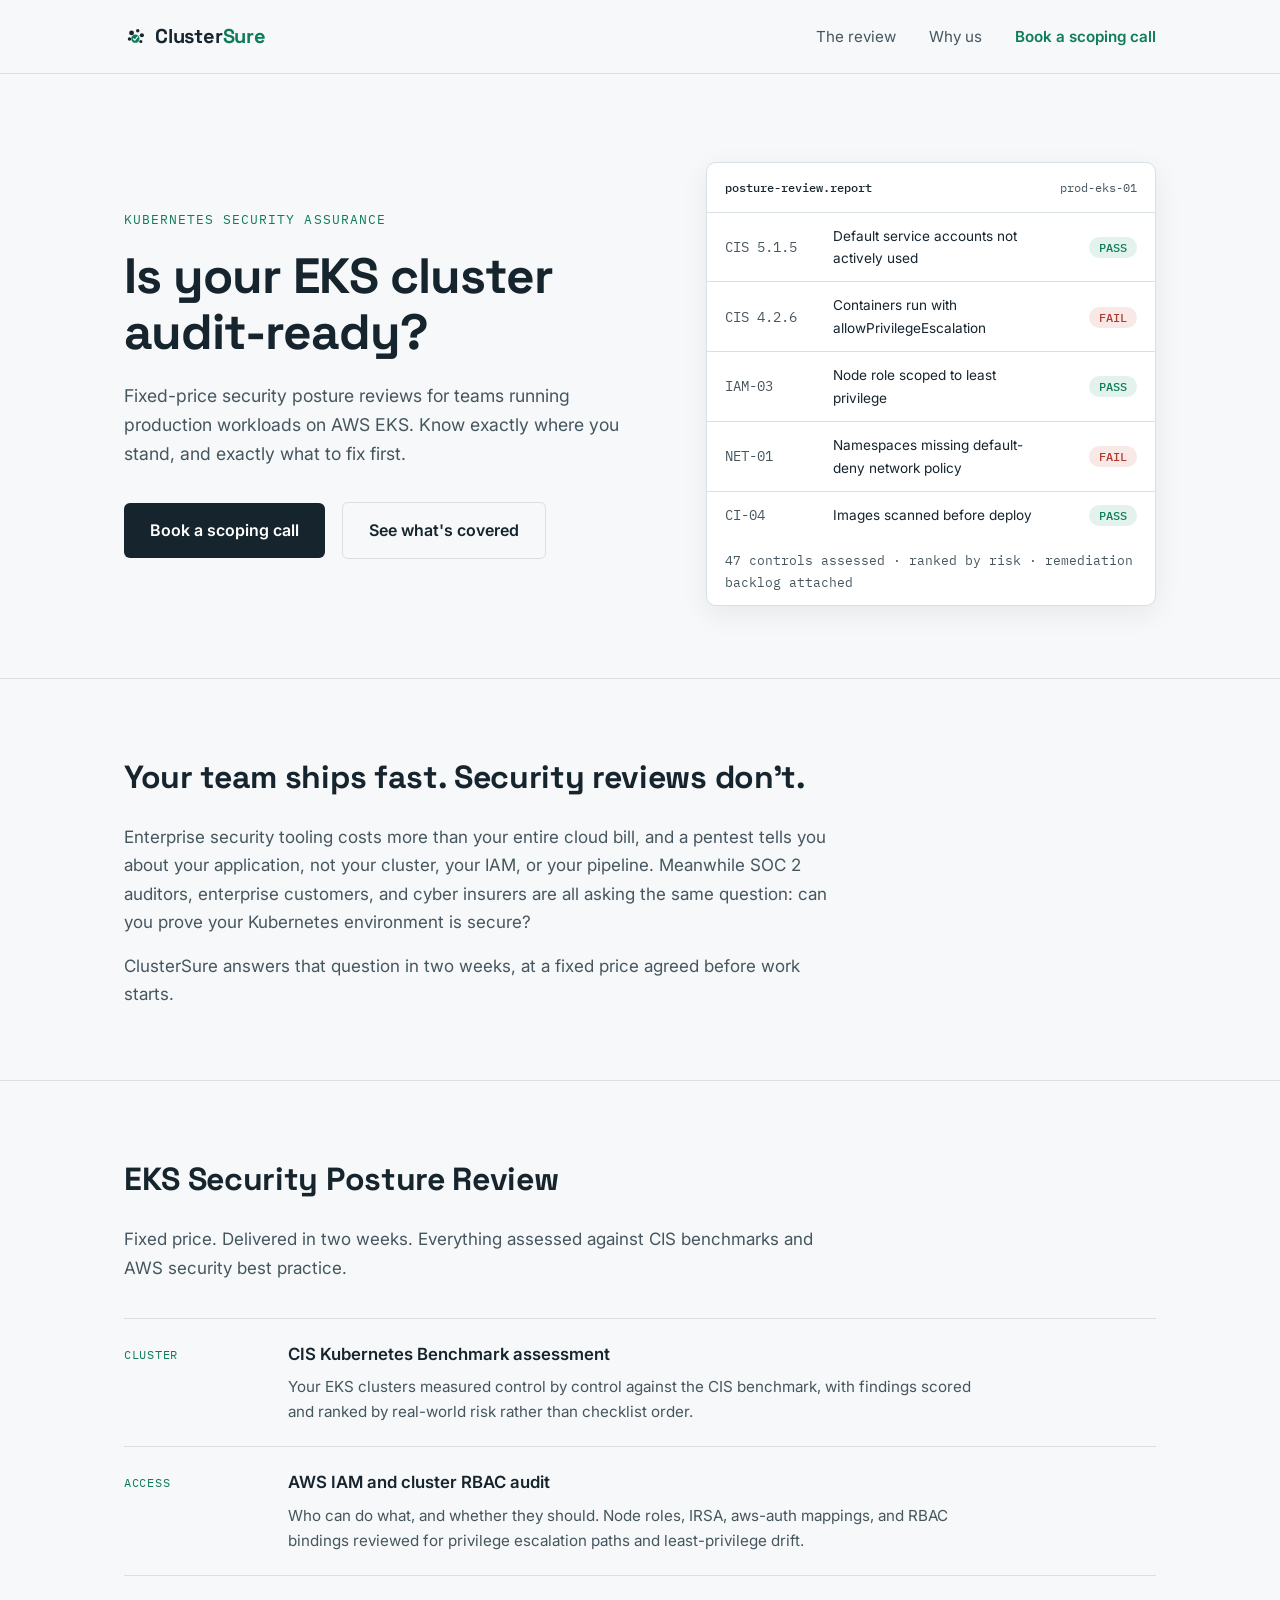
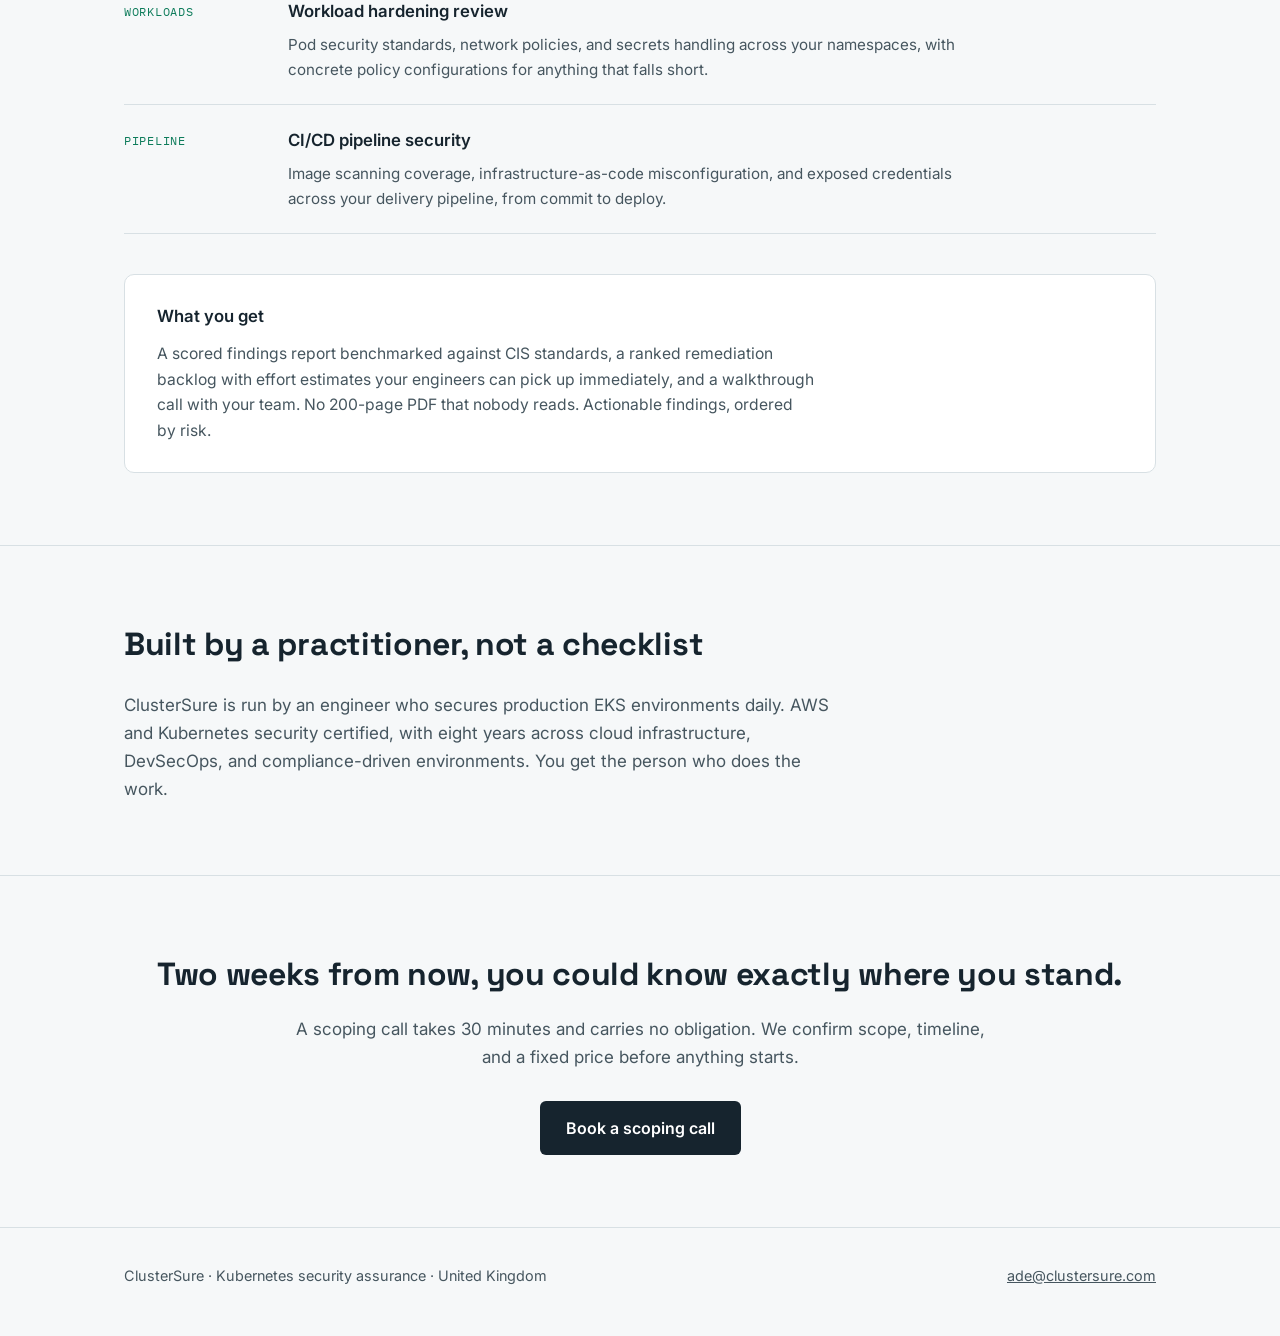
==== index.html @ e6383454 "Fix wordmark spacing in header logo" ====
<!DOCTYPE html>
<html lang="en">
<head>
<meta charset="utf-8">
<meta name="viewport" content="width=device-width, initial-scale=1">
<title>ClusterSure - EKS Security Posture Reviews</title>
<meta name="description" content="Fixed-price Kubernetes security posture reviews for teams running production workloads on AWS EKS. Know exactly where you stand and what to fix first.">
<link rel="preconnect" href="https://fonts.googleapis.com">
<link rel="preconnect" href="https://fonts.gstatic.com" crossorigin>
<link href="https://fonts.googleapis.com/css2?family=Space+Grotesk:wght@500;700&family=IBM+Plex+Mono:wght@400;500&family=Inter:wght@400;500;600&display=swap" rel="stylesheet">
<link rel="icon" type="image/svg+xml" href="/favicon.svg">
<style>
:root {
--paper: #f6f8f9;
--ink: #16242e;
--ink-soft: #46565f;
--line: #d8e0e4;
--pass: #0e7c5b;
--pass-bg: #e3f2ec;
--fail: #b13a2f;
--fail-bg: #f8e9e7;
--card: #ffffff;
--accent: #0e7c5b;
}
* { margin: 0; padding: 0; box-sizing: border-box; }
html { scroll-behavior: smooth; }
@media (prefers-reduced-motion: reduce) { html { scroll-behavior: auto; } }
body {
background: var(--paper);
color: var(--ink);
font-family: "Inter", system-ui, sans-serif;
font-size: 17px;
line-height: 1.65;
-webkit-font-smoothing: antialiased;
}
.wrap { max-width: 1080px; margin: 0 auto; padding: 0 24px; }
a { color: var(--accent); }
a:focus-visible, button:focus-visible {
outline: 3px solid var(--accent);
outline-offset: 2px;
}
.mono { font-family: "IBM Plex Mono", monospace; }
header.site {
border-bottom: 1px solid var(--line);
background: var(--paper);
}
header.site .wrap {
display: flex;
align-items: center;
justify-content: space-between;
padding-top: 20px;
padding-bottom: 20px;
}
.logo {
display: inline-flex;
align-items: center;
gap: 9px;
font-family: "Space Grotesk", sans-serif;
font-weight: 700;
font-size: 1.25rem;
letter-spacing: -0.01em;
color: var(--ink);
text-decoration: none;
}
.logo .wordmark span { color: var(--accent); }
header.site nav a {
color: var(--ink-soft);
text-decoration: none;
font-size: 0.95rem;
margin-left: 28px;
}
header.site nav a:hover { color: var(--ink); }
header.site nav a.cta-link {
color: var(--accent);
font-weight: 600;
}
.hero { padding: 88px 0 72px; }
.hero .wrap {
display: grid;
grid-template-columns: 1.15fr 1fr;
gap: 64px;
align-items: center;
}
.eyebrow {
font-family: "IBM Plex Mono", monospace;
font-size: 0.8rem;
letter-spacing: 0.08em;
text-transform: uppercase;
color: var(--accent);
margin-bottom: 18px;
}
h1 {
font-family: "Space Grotesk", sans-serif;
font-weight: 700;
font-size: clamp(2.1rem, 4.5vw, 3.1rem);
line-height: 1.12;
letter-spacing: -0.02em;
margin-bottom: 22px;
}
.hero p.lede {
color: var(--ink-soft);
font-size: 1.1rem;
max-width: 32em;
margin-bottom: 34px;
}
.btn {
display: inline-block;
background: var(--ink);
color: #fff;
text-decoration: none;
font-weight: 600;
font-size: 1rem;
padding: 14px 26px;
border-radius: 6px;
}
.btn:hover { background: #24363f; }
.btn.ghost {
background: transparent;
color: var(--ink);
border: 1px solid var(--line);
margin-left: 12px;
}
.btn.ghost:hover { border-color: var(--ink-soft); }
.scorecard {
background: var(--card);
border: 1px solid var(--line);
border-radius: 10px;
box-shadow: 0 8px 28px rgba(22, 36, 46, 0.07);
overflow: hidden;
}
.scorecard .bar {
display: flex;
justify-content: space-between;
align-items: center;
padding: 14px 18px;
border-bottom: 1px solid var(--line);
font-family: "IBM Plex Mono", monospace;
font-size: 0.78rem;
color: var(--ink-soft);
}
.scorecard .bar strong { color: var(--ink); font-weight: 500; }
.scorecard table { width: 100%; border-collapse: collapse; }
.scorecard td {
padding: 12px 18px;
border-bottom: 1px solid var(--line);
font-size: 0.85rem;
}
.scorecard tr:last-child td { border-bottom: none; }
.scorecard td.id {
font-family: "IBM Plex Mono", monospace;
color: var(--ink-soft);
white-space: nowrap;
width: 1%;
}
.scorecard td.desc { color: var(--ink); }
.badge {
font-family: "IBM Plex Mono", monospace;
font-size: 0.72rem;
font-weight: 500;
padding: 3px 10px;
border-radius: 999px;
white-space: nowrap;
}
.badge.pass { background: var(--pass-bg); color: var(--pass); }
.badge.fail { background: var(--fail-bg); color: var(--fail); }
.scorecard .foot {
padding: 12px 18px;
font-size: 0.8rem;
color: var(--ink-soft);
font-family: "IBM Plex Mono", monospace;
}
section.block { padding: 72px 0; border-top: 1px solid var(--line); }
h2 {
font-family: "Space Grotesk", sans-serif;
font-weight: 700;
font-size: clamp(1.5rem, 3vw, 2rem);
letter-spacing: -0.01em;
margin-bottom: 20px;
}
.block p { color: var(--ink-soft); max-width: 42em; }
.block p + p { margin-top: 16px; }
.scope { margin-top: 36px; border-top: 1px solid var(--line); }
.scope-row {
display: grid;
grid-template-columns: 140px 1fr;
gap: 24px;
padding: 22px 0;
border-bottom: 1px solid var(--line);
}
.scope-row .tag {
font-family: "IBM Plex Mono", monospace;
font-size: 0.78rem;
color: var(--accent);
text-transform: uppercase;
letter-spacing: 0.06em;
padding-top: 3px;
}
.scope-row h3 {
font-size: 1.05rem;
font-weight: 600;
margin-bottom: 6px;
}
.scope-row p { font-size: 0.95rem; max-width: 46em; }
.deliver {
margin-top: 40px;
background: var(--card);
border: 1px solid var(--line);
border-radius: 10px;
padding: 28px 32px;
}
.deliver h3 { font-size: 1.05rem; font-weight: 600; margin-bottom: 10px; }
.deliver p { font-size: 0.98rem; }
.cta-band { text-align: center; }
.cta-band h2 { margin-bottom: 14px; }
.cta-band p { margin: 0 auto 30px; }
footer.site {
border-top: 1px solid var(--line);
padding: 36px 0 48px;
font-size: 0.9rem;
color: var(--ink-soft);
}
footer.site .wrap {
display: flex;
justify-content: space-between;
flex-wrap: wrap;
gap: 12px;
}
footer.site a { color: var(--ink-soft); }
footer.site a:hover { color: var(--ink); }
@media (max-width: 860px) {
.hero { padding: 56px 0 48px; }
.hero .wrap { grid-template-columns: 1fr; gap: 40px; }
.scope-row { grid-template-columns: 1fr; gap: 6px; }
.btn.ghost { margin-left: 0; margin-top: 12px; }
}
</style>
</head>
<body>
<header class="site">
<div class="wrap">
<a class="logo" href="/"><svg width="22" height="22" viewBox="0 0 64 64" aria-hidden="true"><circle cx="22" cy="20" r="7" fill="#16242e"/><circle cx="40" cy="14" r="5" fill="#16242e"/><circle cx="52" cy="27" r="6" fill="#16242e"/><circle cx="16" cy="38" r="5" fill="#16242e"/><circle cx="49" cy="45" r="4.5" fill="#16242e"/><circle cx="33" cy="37" r="12" fill="#0e7c5b"/><path d="M27 37 L31.5 41.5 L39.5 31.5" fill="none" stroke="#ffffff" stroke-width="3.2" stroke-linecap="round" stroke-linejoin="round"/></svg><span class="wordmark">Cluster<span>Sure</span></span></a>
<nav>
<a href="#review">The review</a>
<a href="#why">Why us</a>
<a class="cta-link" href="mailto:ade@clustersure.com?subject=Scoping%20call">Book a scoping call</a>
</nav>
</div>
</header>
<section class="hero">
<div class="wrap">
<div>
<p class="eyebrow">Kubernetes security assurance</p>
<h1>Is your EKS cluster audit-ready?</h1>
<p class="lede">Fixed-price security posture reviews for teams running production workloads on AWS EKS. Know exactly where you stand, and exactly what to fix first.</p>
<a class="btn" href="mailto:ade@clustersure.com?subject=Scoping%20call">Book a scoping call</a>
<a class="btn ghost" href="#review">See what's covered</a>
</div>
<div class="scorecard" aria-label="Example audit findings">
<div class="bar"><strong>posture-review.report</strong><span>prod-eks-01</span></div>
<table>
<tr>
<td class="id">CIS 5.1.5</td>
<td class="desc">Default service accounts not actively used</td>
<td><span class="badge pass">PASS</span></td>
</tr>
<tr>
<td class="id">CIS 4.2.6</td>
<td class="desc">Containers run with allowPrivilegeEscalation</td>
<td><span class="badge fail">FAIL</span></td>
</tr>
<tr>
<td class="id">IAM-03</td>
<td class="desc">Node role scoped to least privilege</td>
<td><span class="badge pass">PASS</span></td>
</tr>
<tr>
<td class="id">NET-01</td>
<td class="desc">Namespaces missing default-deny network policy</td>
<td><span class="badge fail">FAIL</span></td>
</tr>
<tr>
<td class="id">CI-04</td>
<td class="desc">Images scanned before deploy</td>
<td><span class="badge pass">PASS</span></td>
</tr>
</table>
<div class="foot">47 controls assessed &middot; ranked by risk &middot; remediation backlog attached</div>
</div>
</div>
</section>
<section class="block">
<div class="wrap">
<h2>Your team ships fast. Security reviews don't.</h2>
<p>Enterprise security tooling costs more than your entire cloud bill, and a pentest tells you about your application, not your cluster, your IAM, or your pipeline. Meanwhile SOC 2 auditors, enterprise customers, and cyber insurers are all asking the same question: can you prove your Kubernetes environment is secure?</p>
<p>ClusterSure answers that question in two weeks, at a fixed price agreed before work starts.</p>
</div>
</section>
<section class="block" id="review">
<div class="wrap">
<h2>EKS Security Posture Review</h2>
<p>Fixed price. Delivered in two weeks. Everything assessed against CIS benchmarks and AWS security best practice.</p>
<div class="scope">
<div class="scope-row">
<div class="tag">Cluster</div>
<div>
<h3>CIS Kubernetes Benchmark assessment</h3>
<p>Your EKS clusters measured control by control against the CIS benchmark, with findings scored and ranked by real-world risk rather than checklist order.</p>
</div>
</div>
<div class="scope-row">
<div class="tag">Access</div>
<div>
<h3>AWS IAM and cluster RBAC audit</h3>
<p>Who can do what, and whether they should. Node roles, IRSA, aws-auth mappings, and RBAC bindings reviewed for privilege escalation paths and least-privilege drift.</p>
</div>
</div>
<div class="scope-row">
<div class="tag">Workloads</div>
<div>
<h3>Workload hardening review</h3>
<p>Pod security standards, network policies, and secrets handling across your namespaces, with concrete policy configurations for anything that falls short.</p>
</div>
</div>
<div class="scope-row">
<div class="tag">Pipeline</div>
<div>
<h3>CI/CD pipeline security</h3>
<p>Image scanning coverage, infrastructure-as-code misconfiguration, and exposed credentials across your delivery pipeline, from commit to deploy.</p>
</div>
</div>
</div>
<div class="deliver">
<h3>What you get</h3>
<p>A scored findings report benchmarked against CIS standards, a ranked remediation backlog with effort estimates your engineers can pick up immediately, and a walkthrough call with your team. No 200-page PDF that nobody reads. Actionable findings, ordered by risk.</p>
</div>
</div>
</section>
<section class="block" id="why">
<div class="wrap">
<h2>Built by a practitioner, not a checklist</h2>
<p>ClusterSure is run by an engineer who secures production EKS environments daily. AWS and Kubernetes security certified, with eight years across cloud infrastructure, DevSecOps, and compliance-driven environments. You get the person who does the work.</p>
</div>
</section>
<section class="block cta-band">
<div class="wrap">
<h2>Two weeks from now, you could know exactly where you stand.</h2>
<p>A scoping call takes 30 minutes and carries no obligation. We confirm scope, timeline, and a fixed price before anything starts.</p>
<a class="btn" href="mailto:ade@clustersure.com?subject=Scoping%20call">Book a scoping call</a>
</div>
</section>
<footer class="site">
<div class="wrap">
<div>ClusterSure &middot; Kubernetes security assurance &middot; United Kingdom</div>
<div><a href="mailto:ade@clustersure.com">ade@clustersure.com</a></div>
</div>
</footer>
</body>
</html>
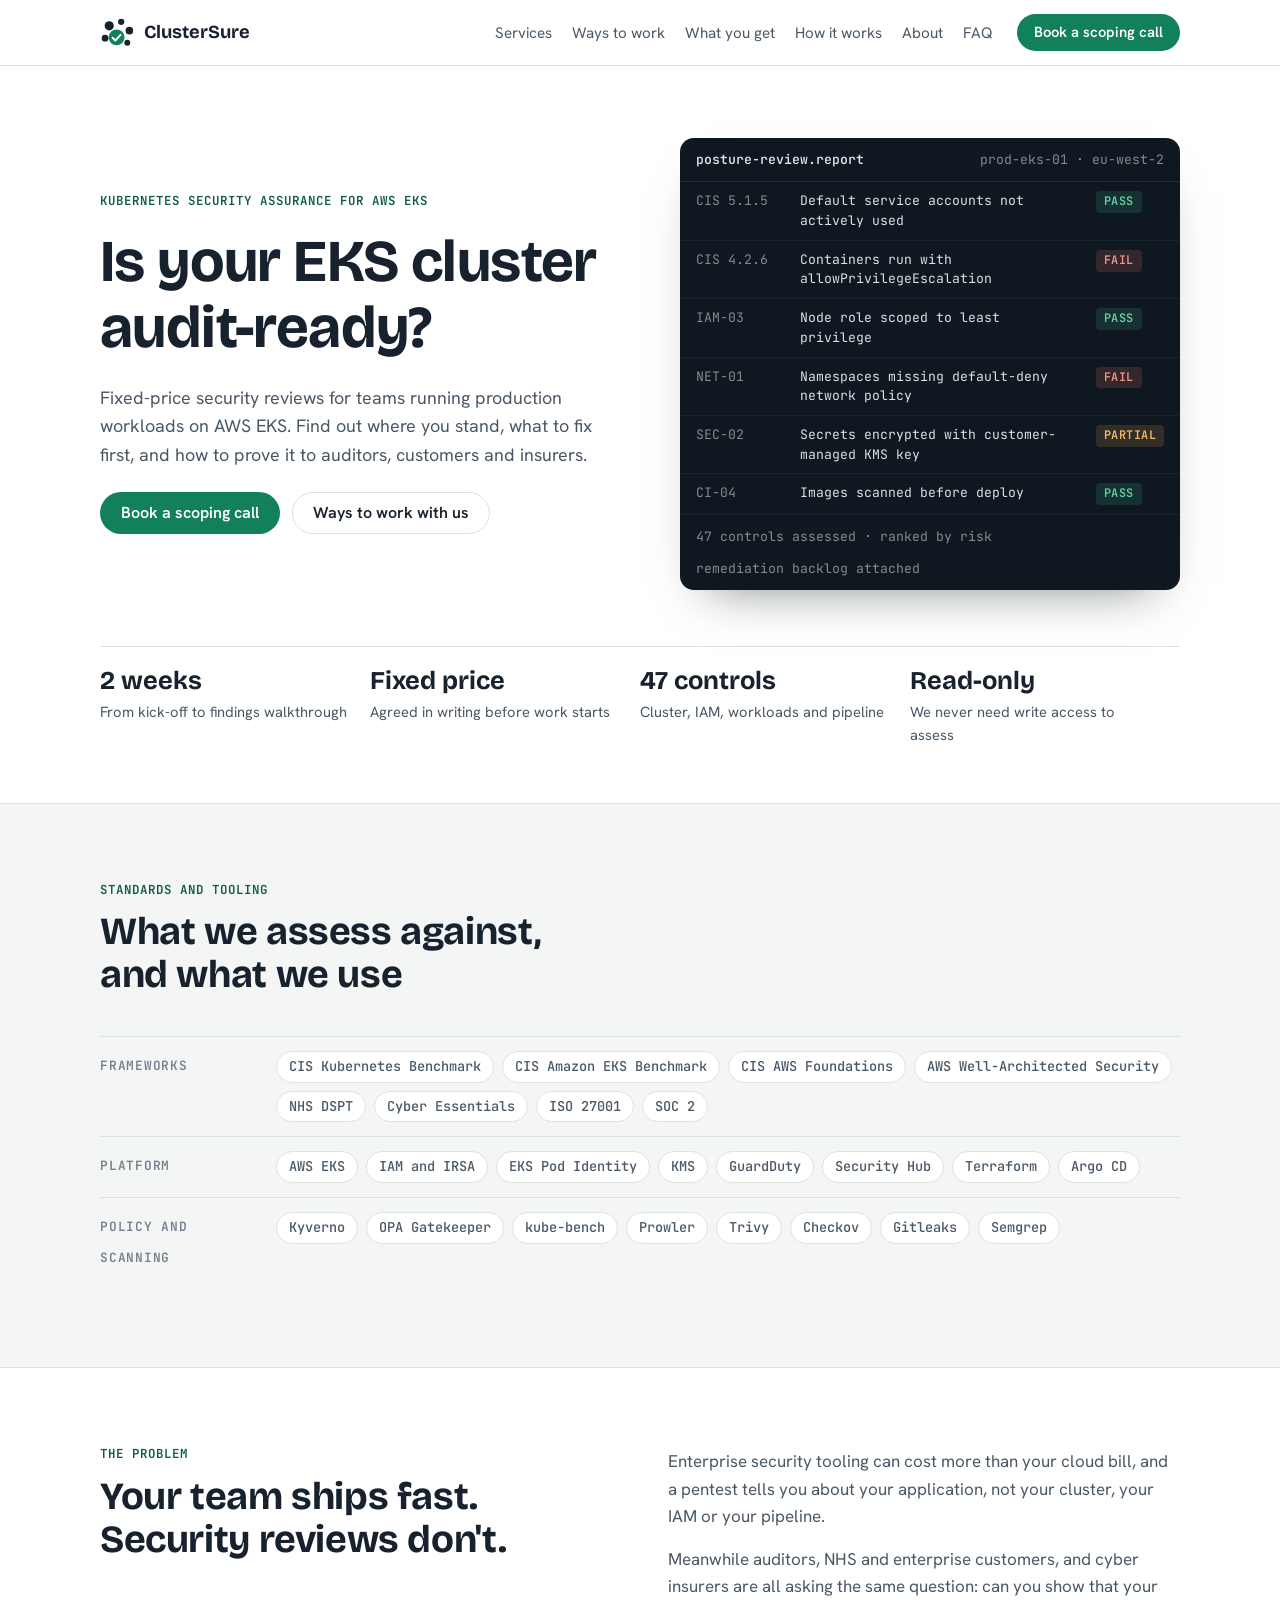
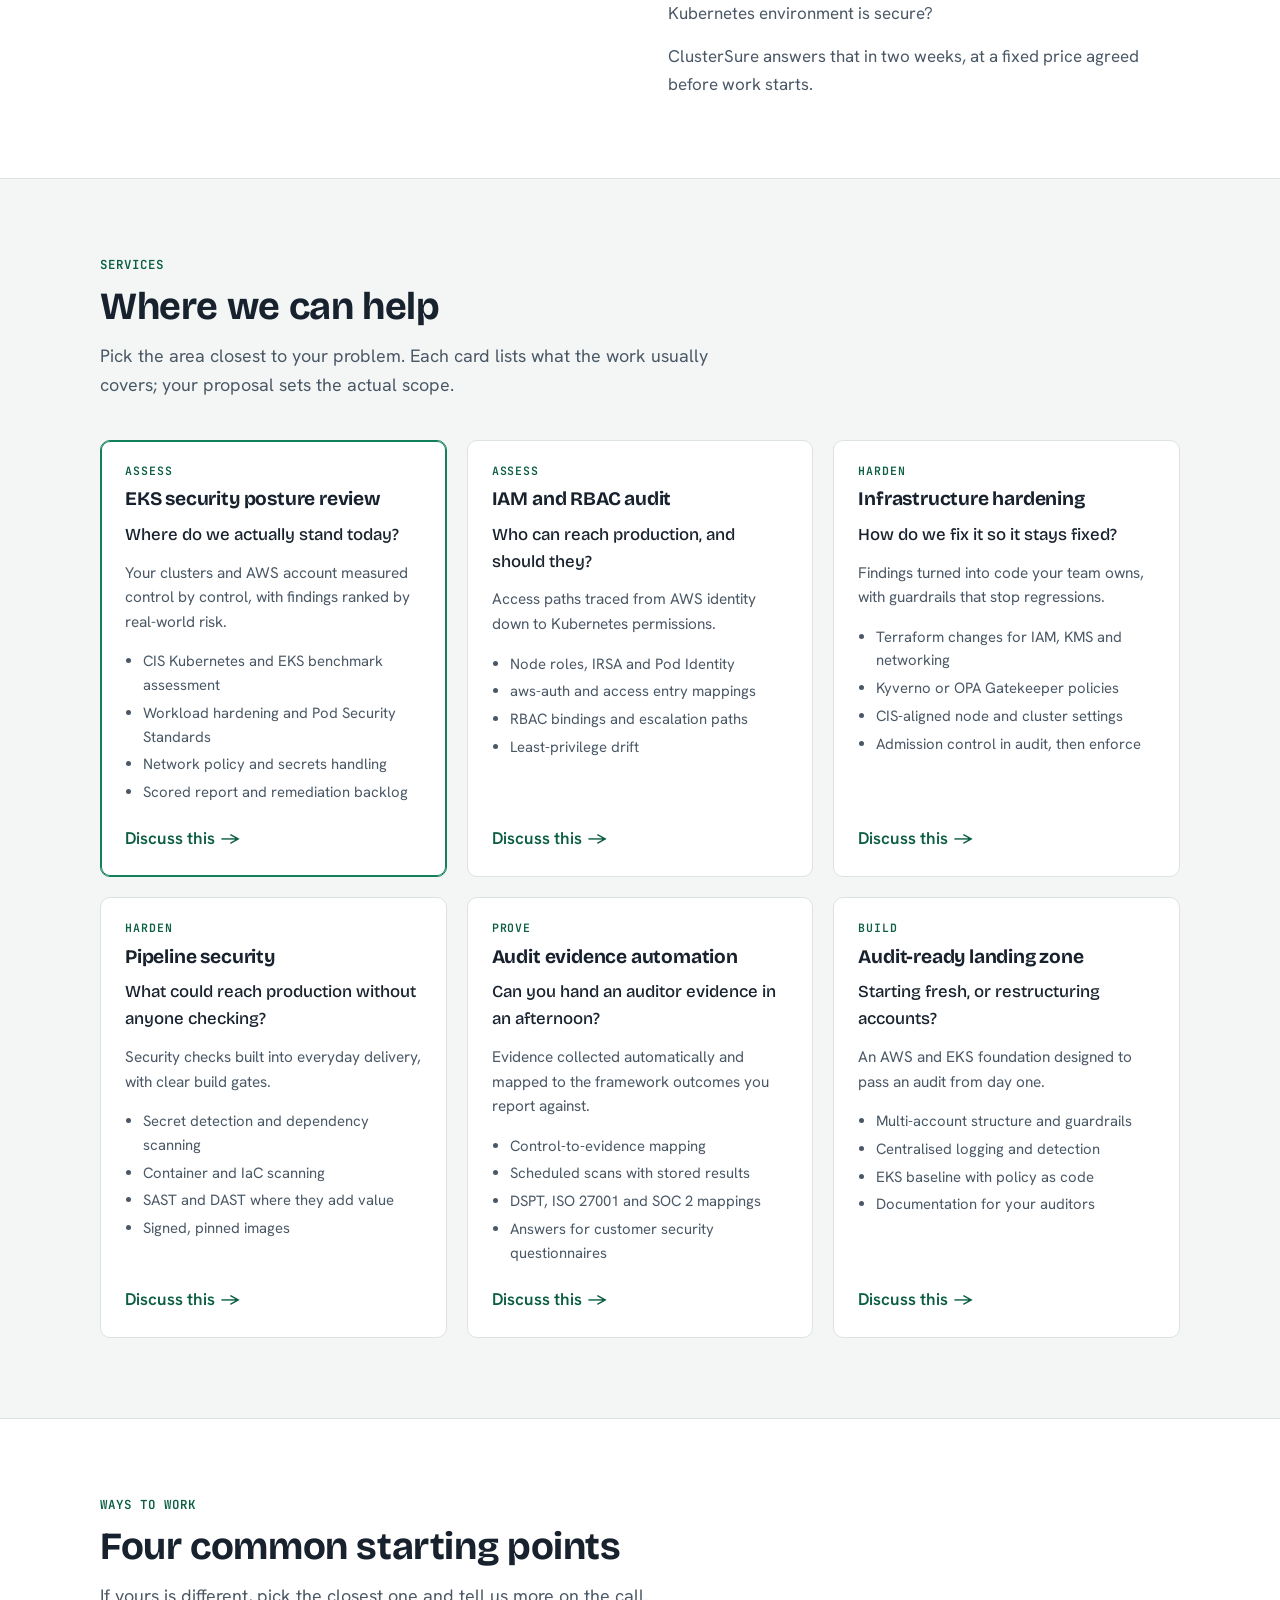
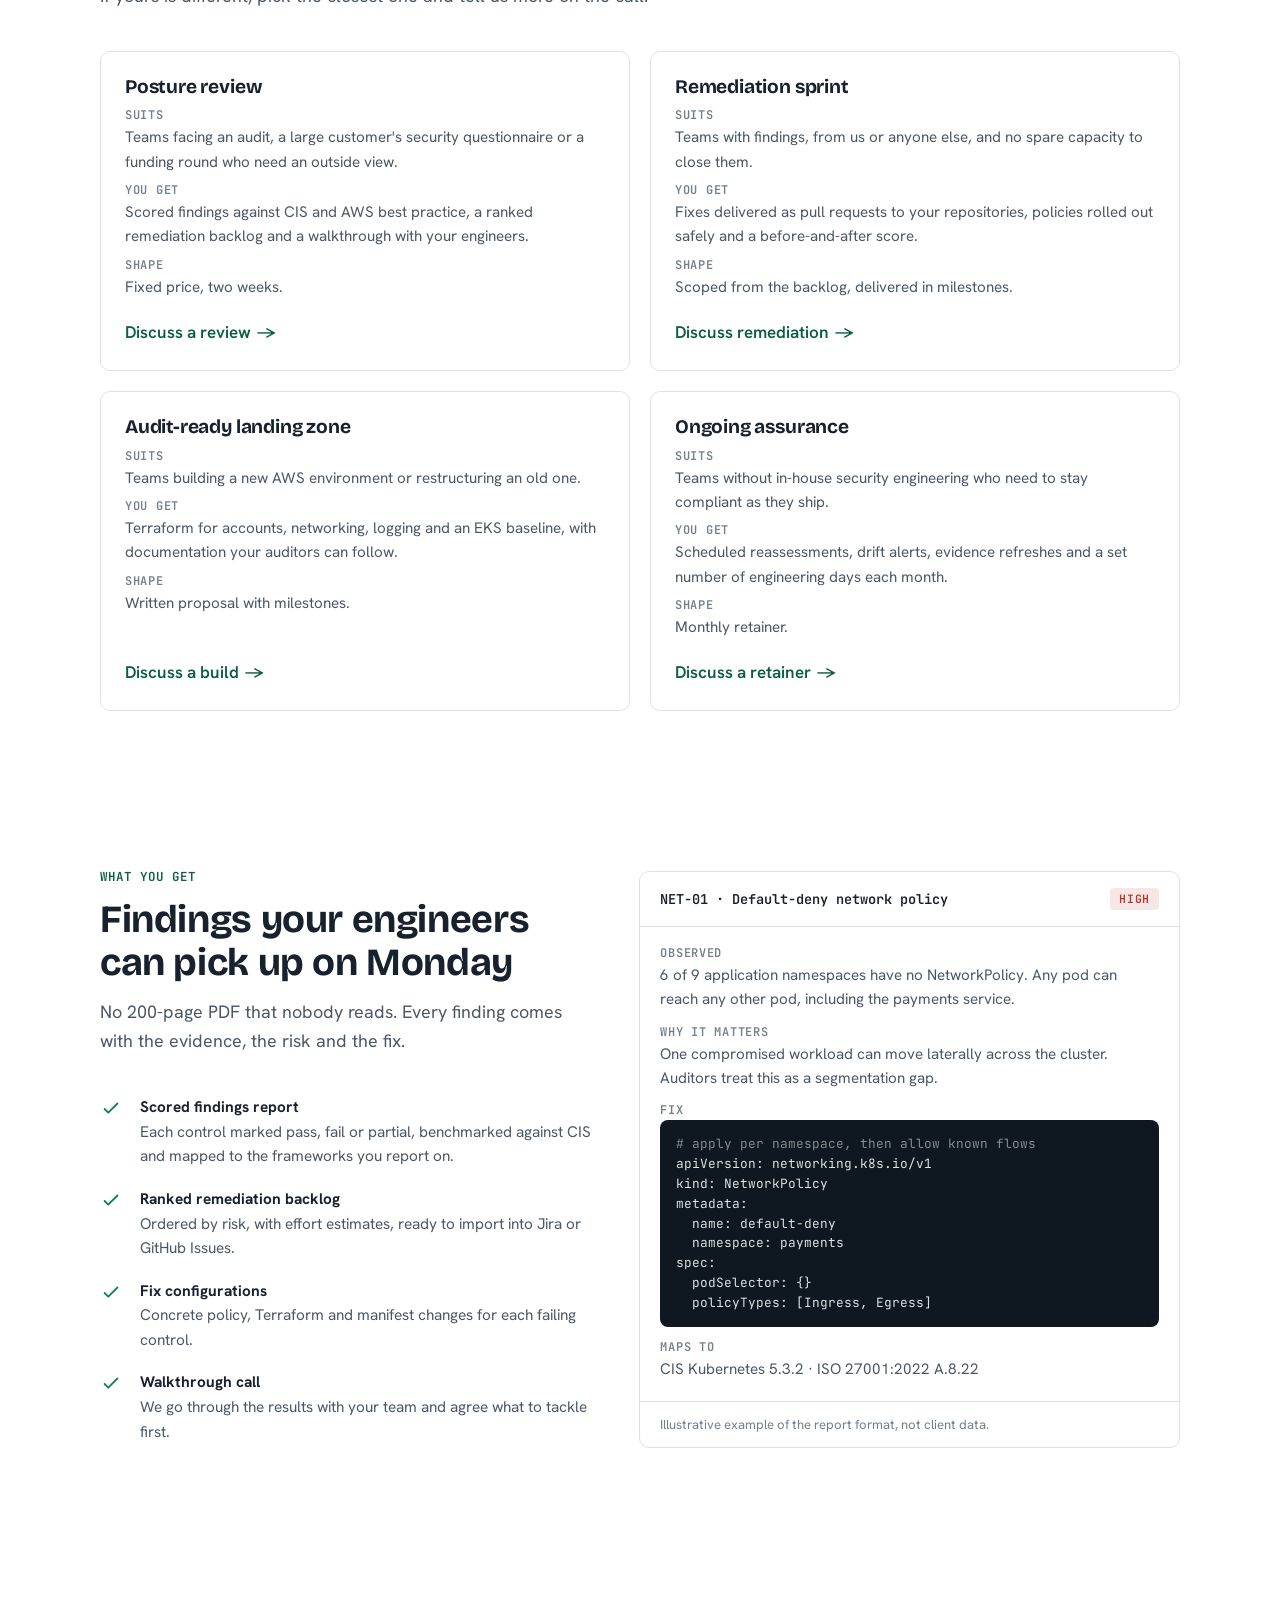
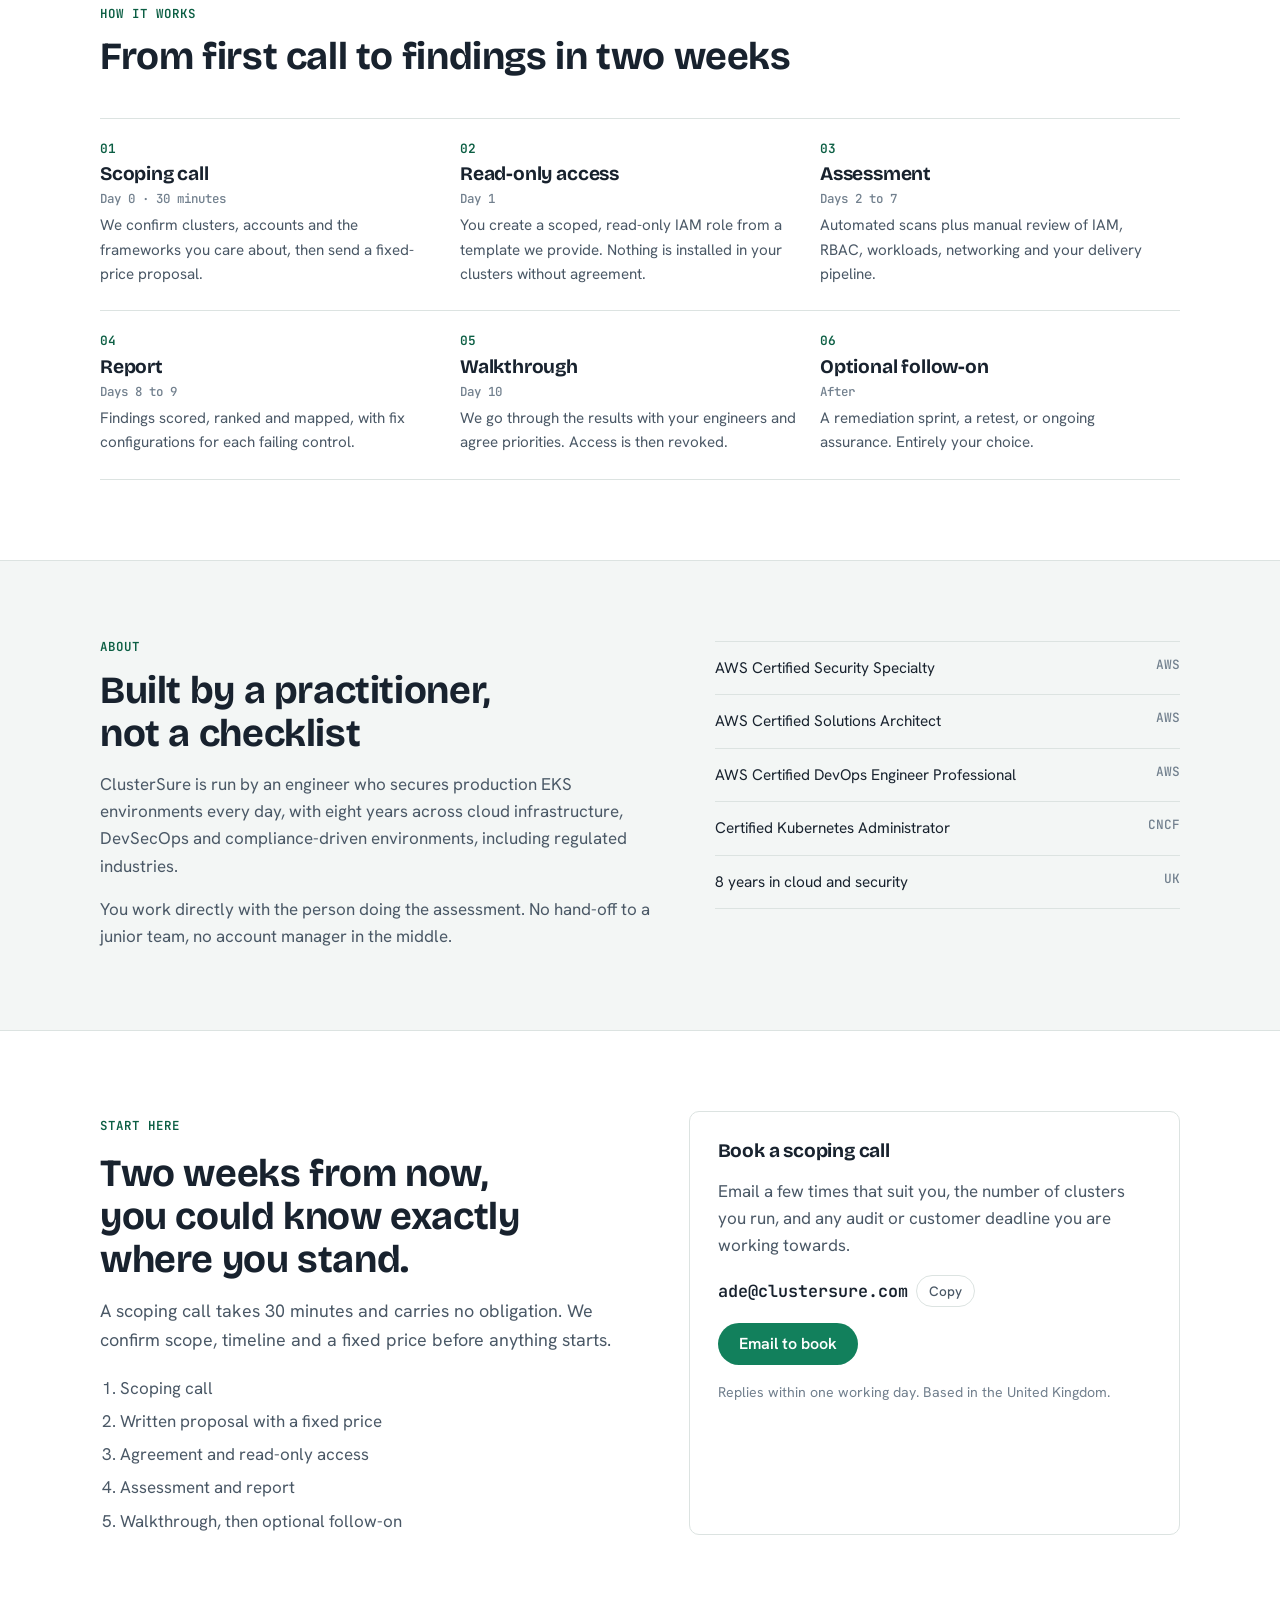
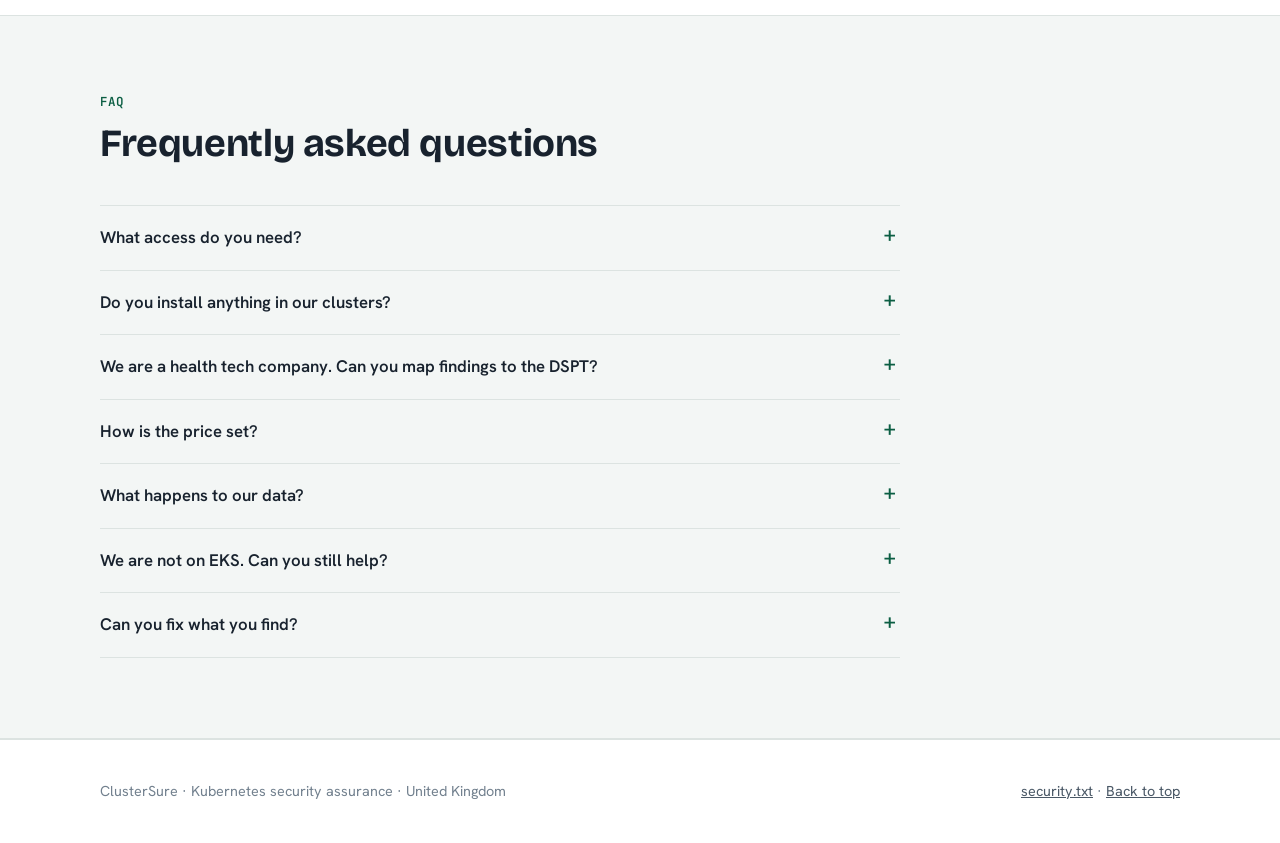
==== commit 40c4fb5f: "feat(site): replace landing page with new site" ====
--- a/index.html
+++ b/index.html
@@ -1,358 +1,348 @@
-<!DOCTYPE html>
-<html lang="en">
+<!doctype html>
+<html lang="en-GB">
 <head>
 <meta charset="utf-8">
-<meta name="viewport" content="width=device-width, initial-scale=1">
-<title>ClusterSure - EKS Security Posture Reviews</title>
-<meta name="description" content="Fixed-price Kubernetes security posture reviews for teams running production workloads on AWS EKS. Know exactly where you stand and what to fix first.">
+<meta name="viewport" content="width=device-width, initial-scale=1, viewport-fit=cover">
+<title>ClusterSure | Kubernetes security assurance for AWS EKS</title>
+<meta name="description" content="Fixed-price Kubernetes and AWS security reviews for teams running production workloads on EKS. Know where you stand, what to fix first, and how to prove it to auditors.">
+<meta name="theme-color" content="#0F1720">
+<meta property="og:title" content="ClusterSure | Kubernetes security assurance for AWS EKS">
+<meta property="og:description" content="Fixed-price EKS security posture reviews, hardening and audit evidence for UK teams.">
+<meta property="og:type" content="website">
+<meta property="og:url" content="https://clustersure.com/">
+<link rel="canonical" href="https://clustersure.com/">
+<link rel="icon" href="/assets/logo.svg" type="image/svg+xml">
 <link rel="preconnect" href="https://fonts.googleapis.com">
 <link rel="preconnect" href="https://fonts.gstatic.com" crossorigin>
-<link href="https://fonts.googleapis.com/css2?family=Space+Grotesk:wght@500;700&family=IBM+Plex+Mono:wght@400;500&family=Inter:wght@400;500;600&display=swap" rel="stylesheet">
-<link rel="icon" type="image/svg+xml" href="/favicon.svg">
-<style>
-:root {
---paper: #f6f8f9;
---ink: #16242e;
---ink-soft: #46565f;
---line: #d8e0e4;
---pass: #0e7c5b;
---pass-bg: #e3f2ec;
---fail: #b13a2f;
---fail-bg: #f8e9e7;
---card: #ffffff;
---accent: #0e7c5b;
-}
-* { margin: 0; padding: 0; box-sizing: border-box; }
-html { scroll-behavior: smooth; }
-@media (prefers-reduced-motion: reduce) { html { scroll-behavior: auto; } }
-body {
-background: var(--paper);
-color: var(--ink);
-font-family: "Inter", system-ui, sans-serif;
-font-size: 17px;
-line-height: 1.65;
--webkit-font-smoothing: antialiased;
-}
-.wrap { max-width: 1080px; margin: 0 auto; padding: 0 24px; }
-a { color: var(--accent); }
-a:focus-visible, button:focus-visible {
-outline: 3px solid var(--accent);
-outline-offset: 2px;
-}
-.mono { font-family: "IBM Plex Mono", monospace; }
-header.site {
-border-bottom: 1px solid var(--line);
-background: var(--paper);
-}
-header.site .wrap {
-display: flex;
-align-items: center;
-justify-content: space-between;
-padding-top: 20px;
-padding-bottom: 20px;
-}
-.logo {
-display: inline-flex;
-align-items: center;
-gap: 9px;
-font-family: "Space Grotesk", sans-serif;
-font-weight: 700;
-font-size: 1.25rem;
-letter-spacing: -0.01em;
-color: var(--ink);
-text-decoration: none;
-}
-.logo .wordmark span { color: var(--accent); }
-header.site nav a {
-color: var(--ink-soft);
-text-decoration: none;
-font-size: 0.95rem;
-margin-left: 28px;
-}
-header.site nav a:hover { color: var(--ink); }
-header.site nav a.cta-link {
-color: var(--accent);
-font-weight: 600;
-}
-.hero { padding: 88px 0 72px; }
-.hero .wrap {
-display: grid;
-grid-template-columns: 1.15fr 1fr;
-gap: 64px;
-align-items: center;
-}
-.eyebrow {
-font-family: "IBM Plex Mono", monospace;
-font-size: 0.8rem;
-letter-spacing: 0.08em;
-text-transform: uppercase;
-color: var(--accent);
-margin-bottom: 18px;
-}
-h1 {
-font-family: "Space Grotesk", sans-serif;
-font-weight: 700;
-font-size: clamp(2.1rem, 4.5vw, 3.1rem);
-line-height: 1.12;
-letter-spacing: -0.02em;
-margin-bottom: 22px;
-}
-.hero p.lede {
-color: var(--ink-soft);
-font-size: 1.1rem;
-max-width: 32em;
-margin-bottom: 34px;
-}
-.btn {
-display: inline-block;
-background: var(--ink);
-color: #fff;
-text-decoration: none;
-font-weight: 600;
-font-size: 1rem;
-padding: 14px 26px;
-border-radius: 6px;
-}
-.btn:hover { background: #24363f; }
-.btn.ghost {
-background: transparent;
-color: var(--ink);
-border: 1px solid var(--line);
-margin-left: 12px;
-}
-.btn.ghost:hover { border-color: var(--ink-soft); }
-.scorecard {
-background: var(--card);
-border: 1px solid var(--line);
-border-radius: 10px;
-box-shadow: 0 8px 28px rgba(22, 36, 46, 0.07);
-overflow: hidden;
-}
-.scorecard .bar {
-display: flex;
-justify-content: space-between;
-align-items: center;
-padding: 14px 18px;
-border-bottom: 1px solid var(--line);
-font-family: "IBM Plex Mono", monospace;
-font-size: 0.78rem;
-color: var(--ink-soft);
-}
-.scorecard .bar strong { color: var(--ink); font-weight: 500; }
-.scorecard table { width: 100%; border-collapse: collapse; }
-.scorecard td {
-padding: 12px 18px;
-border-bottom: 1px solid var(--line);
-font-size: 0.85rem;
-}
-.scorecard tr:last-child td { border-bottom: none; }
-.scorecard td.id {
-font-family: "IBM Plex Mono", monospace;
-color: var(--ink-soft);
-white-space: nowrap;
-width: 1%;
-}
-.scorecard td.desc { color: var(--ink); }
-.badge {
-font-family: "IBM Plex Mono", monospace;
-font-size: 0.72rem;
-font-weight: 500;
-padding: 3px 10px;
-border-radius: 999px;
-white-space: nowrap;
-}
-.badge.pass { background: var(--pass-bg); color: var(--pass); }
-.badge.fail { background: var(--fail-bg); color: var(--fail); }
-.scorecard .foot {
-padding: 12px 18px;
-font-size: 0.8rem;
-color: var(--ink-soft);
-font-family: "IBM Plex Mono", monospace;
-}
-section.block { padding: 72px 0; border-top: 1px solid var(--line); }
-h2 {
-font-family: "Space Grotesk", sans-serif;
-font-weight: 700;
-font-size: clamp(1.5rem, 3vw, 2rem);
-letter-spacing: -0.01em;
-margin-bottom: 20px;
-}
-.block p { color: var(--ink-soft); max-width: 42em; }
-.block p + p { margin-top: 16px; }
-.scope { margin-top: 36px; border-top: 1px solid var(--line); }
-.scope-row {
-display: grid;
-grid-template-columns: 140px 1fr;
-gap: 24px;
-padding: 22px 0;
-border-bottom: 1px solid var(--line);
-}
-.scope-row .tag {
-font-family: "IBM Plex Mono", monospace;
-font-size: 0.78rem;
-color: var(--accent);
-text-transform: uppercase;
-letter-spacing: 0.06em;
-padding-top: 3px;
-}
-.scope-row h3 {
-font-size: 1.05rem;
-font-weight: 600;
-margin-bottom: 6px;
-}
-.scope-row p { font-size: 0.95rem; max-width: 46em; }
-.deliver {
-margin-top: 40px;
-background: var(--card);
-border: 1px solid var(--line);
-border-radius: 10px;
-padding: 28px 32px;
-}
-.deliver h3 { font-size: 1.05rem; font-weight: 600; margin-bottom: 10px; }
-.deliver p { font-size: 0.98rem; }
-.cta-band { text-align: center; }
-.cta-band h2 { margin-bottom: 14px; }
-.cta-band p { margin: 0 auto 30px; }
-footer.site {
-border-top: 1px solid var(--line);
-padding: 36px 0 48px;
-font-size: 0.9rem;
-color: var(--ink-soft);
-}
-footer.site .wrap {
-display: flex;
-justify-content: space-between;
-flex-wrap: wrap;
-gap: 12px;
-}
-footer.site a { color: var(--ink-soft); }
-footer.site a:hover { color: var(--ink); }
-@media (max-width: 860px) {
-.hero { padding: 56px 0 48px; }
-.hero .wrap { grid-template-columns: 1fr; gap: 40px; }
-.scope-row { grid-template-columns: 1fr; gap: 6px; }
-.btn.ghost { margin-left: 0; margin-top: 12px; }
-}
-</style>
+<link rel="stylesheet" href="https://fonts.googleapis.com/css2?family=Bricolage+Grotesque:opsz,wght@12..96,500;12..96,700&family=Hanken+Grotesk:wght@400;500;600&family=JetBrains+Mono:wght@400;600&display=swap">
+<link rel="stylesheet" href="/assets/site.css">
 </head>
 <body>
+<a class="skip" href="#main">Skip to content</a>
+
 <header class="site">
-<div class="wrap">
-<a class="logo" href="/"><svg width="22" height="22" viewBox="0 0 64 64" aria-hidden="true"><circle cx="22" cy="20" r="7" fill="#16242e"/><circle cx="40" cy="14" r="5" fill="#16242e"/><circle cx="52" cy="27" r="6" fill="#16242e"/><circle cx="16" cy="38" r="5" fill="#16242e"/><circle cx="49" cy="45" r="4.5" fill="#16242e"/><circle cx="33" cy="37" r="12" fill="#0e7c5b"/><path d="M27 37 L31.5 41.5 L39.5 31.5" fill="none" stroke="#ffffff" stroke-width="3.2" stroke-linecap="round" stroke-linejoin="round"/></svg><span class="wordmark">Cluster<span>Sure</span></span></a>
-<nav>
-<a href="#review">The review</a>
-<a href="#why">Why us</a>
-<a class="cta-link" href="mailto:ade@clustersure.com?subject=Scoping%20call">Book a scoping call</a>
-</nav>
-</div>
+  <div class="wrap nav">
+    <a class="brand" href="#top" aria-label="ClusterSure home">
+      <svg viewBox="52 46 162 148" aria-hidden="true">
+        <g class="logo-node"><circle cx="96" cy="88" r="22"/><circle cx="153" cy="69" r="15"/><circle cx="192" cy="111" r="18"/><circle cx="76" cy="147" r="16"/><circle cx="182" cy="169" r="14"/></g>
+        <circle cx="131" cy="143" r="38" fill="#12805C"/>
+        <path d="M112 145 l13 13 l25 -27" fill="none" stroke="#fff" stroke-width="9" stroke-linecap="round" stroke-linejoin="round"/>
+      </svg>
+      ClusterSure
+    </a>
+    <ul>
+      <li><a href="#services">Services</a></li>
+      <li><a href="#engage">Ways to work</a></li>
+      <li><a href="#deliverables">What you get</a></li>
+      <li><a href="#process">How it works</a></li>
+      <li><a href="#about">About</a></li>
+      <li><a href="#faq">FAQ</a></li>
+    </ul>
+    <a class="btn btn-primary" href="#contact">Book a scoping call</a>
+  </div>
 </header>
-<section class="hero">
-<div class="wrap">
-<div>
-<p class="eyebrow">Kubernetes security assurance</p>
-<h1>Is your EKS cluster audit-ready?</h1>
-<p class="lede">Fixed-price security posture reviews for teams running production workloads on AWS EKS. Know exactly where you stand, and exactly what to fix first.</p>
-<a class="btn" href="mailto:ade@clustersure.com?subject=Scoping%20call">Book a scoping call</a>
-<a class="btn ghost" href="#review">See what's covered</a>
-</div>
-<div class="scorecard" aria-label="Example audit findings">
-<div class="bar"><strong>posture-review.report</strong><span>prod-eks-01</span></div>
-<table>
-<tr>
-<td class="id">CIS 5.1.5</td>
-<td class="desc">Default service accounts not actively used</td>
-<td><span class="badge pass">PASS</span></td>
-</tr>
-<tr>
-<td class="id">CIS 4.2.6</td>
-<td class="desc">Containers run with allowPrivilegeEscalation</td>
-<td><span class="badge fail">FAIL</span></td>
-</tr>
-<tr>
-<td class="id">IAM-03</td>
-<td class="desc">Node role scoped to least privilege</td>
-<td><span class="badge pass">PASS</span></td>
-</tr>
-<tr>
-<td class="id">NET-01</td>
-<td class="desc">Namespaces missing default-deny network policy</td>
-<td><span class="badge fail">FAIL</span></td>
-</tr>
-<tr>
-<td class="id">CI-04</td>
-<td class="desc">Images scanned before deploy</td>
-<td><span class="badge pass">PASS</span></td>
-</tr>
-</table>
-<div class="foot">47 controls assessed &middot; ranked by risk &middot; remediation backlog attached</div>
-</div>
-</div>
-</section>
-<section class="block">
-<div class="wrap">
-<h2>Your team ships fast. Security reviews don't.</h2>
-<p>Enterprise security tooling costs more than your entire cloud bill, and a pentest tells you about your application, not your cluster, your IAM, or your pipeline. Meanwhile SOC 2 auditors, enterprise customers, and cyber insurers are all asking the same question: can you prove your Kubernetes environment is secure?</p>
-<p>ClusterSure answers that question in two weeks, at a fixed price agreed before work starts.</p>
-</div>
-</section>
-<section class="block" id="review">
-<div class="wrap">
-<h2>EKS Security Posture Review</h2>
-<p>Fixed price. Delivered in two weeks. Everything assessed against CIS benchmarks and AWS security best practice.</p>
-<div class="scope">
-<div class="scope-row">
-<div class="tag">Cluster</div>
-<div>
-<h3>CIS Kubernetes Benchmark assessment</h3>
-<p>Your EKS clusters measured control by control against the CIS benchmark, with findings scored and ranked by real-world risk rather than checklist order.</p>
-</div>
-</div>
-<div class="scope-row">
-<div class="tag">Access</div>
-<div>
-<h3>AWS IAM and cluster RBAC audit</h3>
-<p>Who can do what, and whether they should. Node roles, IRSA, aws-auth mappings, and RBAC bindings reviewed for privilege escalation paths and least-privilege drift.</p>
-</div>
-</div>
-<div class="scope-row">
-<div class="tag">Workloads</div>
-<div>
-<h3>Workload hardening review</h3>
-<p>Pod security standards, network policies, and secrets handling across your namespaces, with concrete policy configurations for anything that falls short.</p>
-</div>
-</div>
-<div class="scope-row">
-<div class="tag">Pipeline</div>
-<div>
-<h3>CI/CD pipeline security</h3>
-<p>Image scanning coverage, infrastructure-as-code misconfiguration, and exposed credentials across your delivery pipeline, from commit to deploy.</p>
-</div>
-</div>
-</div>
-<div class="deliver">
-<h3>What you get</h3>
-<p>A scored findings report benchmarked against CIS standards, a ranked remediation backlog with effort estimates your engineers can pick up immediately, and a walkthrough call with your team. No 200-page PDF that nobody reads. Actionable findings, ordered by risk.</p>
-</div>
-</div>
-</section>
-<section class="block" id="why">
-<div class="wrap">
-<h2>Built by a practitioner, not a checklist</h2>
-<p>ClusterSure is run by an engineer who secures production EKS environments daily. AWS and Kubernetes security certified, with eight years across cloud infrastructure, DevSecOps, and compliance-driven environments. You get the person who does the work.</p>
-</div>
-</section>
-<section class="block cta-band">
-<div class="wrap">
-<h2>Two weeks from now, you could know exactly where you stand.</h2>
-<p>A scoping call takes 30 minutes and carries no obligation. We confirm scope, timeline, and a fixed price before anything starts.</p>
-<a class="btn" href="mailto:ade@clustersure.com?subject=Scoping%20call">Book a scoping call</a>
-</div>
-</section>
-<footer class="site">
-<div class="wrap">
-<div>ClusterSure &middot; Kubernetes security assurance &middot; United Kingdom</div>
-<div><a href="mailto:ade@clustersure.com">ade@clustersure.com</a></div>
-</div>
+
+<main id="main">
+  <div id="top" class="wrap hero">
+    <div class="hero-grid">
+      <div class="hero-copy">
+        <span class="eyebrow">Kubernetes security assurance for AWS EKS</span>
+        <h1>Is your EKS cluster audit-ready?</h1>
+        <p class="lede">Fixed-price security reviews for teams running production workloads on AWS EKS. Find out where you stand, what to fix first, and how to prove it to auditors, customers and insurers.</p>
+        <div class="hero-actions">
+          <a class="btn btn-primary" href="#contact">Book a scoping call</a>
+          <a class="btn btn-ghost" href="#engage">Ways to work with us</a>
+        </div>
+      </div>
+
+      <figure class="report" aria-label="Sample posture review output" style="margin:0">
+        <div class="report-bar"><b>posture-review.report</b><span>prod-eks-01 · eu-west-2</span></div>
+        <div class="report-scroll">
+          <table>
+            <tbody>
+              <tr><td>CIS 5.1.5</td><td>Default service accounts not actively used</td><td><span class="tag pass">PASS</span></td></tr>
+              <tr><td>CIS 4.2.6</td><td>Containers run with allowPrivilegeEscalation</td><td><span class="tag fail">FAIL</span></td></tr>
+              <tr><td>IAM-03</td><td>Node role scoped to least privilege</td><td><span class="tag pass">PASS</span></td></tr>
+              <tr><td>NET-01</td><td>Namespaces missing default-deny network policy</td><td><span class="tag fail">FAIL</span></td></tr>
+              <tr><td>SEC-02</td><td>Secrets encrypted with customer-managed KMS key</td><td><span class="tag warn">PARTIAL</span></td></tr>
+              <tr><td>CI-04</td><td>Images scanned before deploy</td><td><span class="tag pass">PASS</span></td></tr>
+            </tbody>
+          </table>
+        </div>
+        <div class="report-foot"><span>47 controls assessed · ranked by risk</span><span>remediation backlog attached</span></div>
+      </figure>
+    </div>
+
+    <div class="facts">
+      <div class="fact"><strong>2 weeks</strong><span>From kick-off to findings walkthrough</span></div>
+      <div class="fact"><strong>Fixed price</strong><span>Agreed in writing before work starts</span></div>
+      <div class="fact"><strong>47 controls</strong><span>Cluster, IAM, workloads and pipeline</span></div>
+      <div class="fact"><strong>Read-only</strong><span>We never need write access to assess</span></div>
+    </div>
+  </div>
+
+  <section class="band" aria-labelledby="stack-h">
+    <div class="wrap">
+      <div class="sec-head">
+        <span class="eyebrow">Standards and tooling</span>
+        <h2 id="stack-h">What we assess against, and what we use</h2>
+      </div>
+      <div class="stack-group"><h3>Frameworks</h3><ul class="stack"><li>CIS Kubernetes Benchmark</li><li>CIS Amazon EKS Benchmark</li><li>CIS AWS Foundations</li><li>AWS Well-Architected Security</li><li>NHS DSPT</li><li>Cyber Essentials</li><li>ISO 27001</li><li>SOC 2</li></ul></div>
+      <div class="stack-group"><h3>Platform</h3><ul class="stack"><li>AWS EKS</li><li>IAM and IRSA</li><li>EKS Pod Identity</li><li>KMS</li><li>GuardDuty</li><li>Security Hub</li><li>Terraform</li><li>Argo CD</li></ul></div>
+      <div class="stack-group"><h3>Policy and scanning</h3><ul class="stack"><li>Kyverno</li><li>OPA Gatekeeper</li><li>kube-bench</li><li>Prowler</li><li>Trivy</li><li>Checkov</li><li>Gitleaks</li><li>Semgrep</li></ul></div>
+    </div>
+  </section>
+
+  <section aria-labelledby="problem-h">
+    <div class="wrap problem">
+      <div class="sec-head" style="margin:0">
+        <span class="eyebrow">The problem</span>
+        <h2 id="problem-h">Your team ships fast. Security reviews don't.</h2>
+      </div>
+      <div class="body">
+        <p>Enterprise security tooling can cost more than your cloud bill, and a pentest tells you about your application, not your cluster, your IAM or your pipeline.</p>
+        <p>Meanwhile auditors, NHS and enterprise customers, and cyber insurers are all asking the same question: can you show that your Kubernetes environment is secure?</p>
+        <p>ClusterSure answers that in two weeks, at a fixed price agreed before work starts.</p>
+      </div>
+    </div>
+  </section>
+
+  <section id="services" class="band" aria-labelledby="services-h">
+    <div class="wrap">
+      <div class="sec-head">
+        <span class="eyebrow">Services</span>
+        <h2 id="services-h">Where we can help</h2>
+        <p class="lede">Pick the area closest to your problem. Each card lists what the work usually covers; your proposal sets the actual scope.</p>
+      </div>
+      <div class="cards">
+        <article class="card flag">
+          <span class="phase">Assess</span>
+          <h3>EKS security posture review</h3>
+          <p class="q">Where do we actually stand today?</p>
+          <p class="d">Your clusters and AWS account measured control by control, with findings ranked by real-world risk.</p>
+          <ul><li>CIS Kubernetes and EKS benchmark assessment</li><li>Workload hardening and Pod Security Standards</li><li>Network policy and secrets handling</li><li>Scored report and remediation backlog</li></ul>
+          <a class="discuss" href="#contact" data-topic="EKS security posture review">Discuss this</a>
+        </article>
+        <article class="card">
+          <span class="phase">Assess</span>
+          <h3>IAM and RBAC audit</h3>
+          <p class="q">Who can reach production, and should they?</p>
+          <p class="d">Access paths traced from AWS identity down to Kubernetes permissions.</p>
+          <ul><li>Node roles, IRSA and Pod Identity</li><li>aws-auth and access entry mappings</li><li>RBAC bindings and escalation paths</li><li>Least-privilege drift</li></ul>
+          <a class="discuss" href="#contact" data-topic="IAM and RBAC audit">Discuss this</a>
+        </article>
+        <article class="card">
+          <span class="phase">Harden</span>
+          <h3>Infrastructure hardening</h3>
+          <p class="q">How do we fix it so it stays fixed?</p>
+          <p class="d">Findings turned into code your team owns, with guardrails that stop regressions.</p>
+          <ul><li>Terraform changes for IAM, KMS and networking</li><li>Kyverno or OPA Gatekeeper policies</li><li>CIS-aligned node and cluster settings</li><li>Admission control in audit, then enforce</li></ul>
+          <a class="discuss" href="#contact" data-topic="Infrastructure hardening">Discuss this</a>
+        </article>
+        <article class="card">
+          <span class="phase">Harden</span>
+          <h3>Pipeline security</h3>
+          <p class="q">What could reach production without anyone checking?</p>
+          <p class="d">Security checks built into everyday delivery, with clear build gates.</p>
+          <ul><li>Secret detection and dependency scanning</li><li>Container and IaC scanning</li><li>SAST and DAST where they add value</li><li>Signed, pinned images</li></ul>
+          <a class="discuss" href="#contact" data-topic="Pipeline security">Discuss this</a>
+        </article>
+        <article class="card">
+          <span class="phase">Prove</span>
+          <h3>Audit evidence automation</h3>
+          <p class="q">Can you hand an auditor evidence in an afternoon?</p>
+          <p class="d">Evidence collected automatically and mapped to the framework outcomes you report against.</p>
+          <ul><li>Control-to-evidence mapping</li><li>Scheduled scans with stored results</li><li>DSPT, ISO 27001 and SOC 2 mappings</li><li>Answers for customer security questionnaires</li></ul>
+          <a class="discuss" href="#contact" data-topic="Audit evidence automation">Discuss this</a>
+        </article>
+        <article class="card">
+          <span class="phase">Build</span>
+          <h3>Audit-ready landing zone</h3>
+          <p class="q">Starting fresh, or restructuring accounts?</p>
+          <p class="d">An AWS and EKS foundation designed to pass an audit from day one.</p>
+          <ul><li>Multi-account structure and guardrails</li><li>Centralised logging and detection</li><li>EKS baseline with policy as code</li><li>Documentation for your auditors</li></ul>
+          <a class="discuss" href="#contact" data-topic="Audit-ready landing zone">Discuss this</a>
+        </article>
+      </div>
+    </div>
+  </section>
+
+  <section id="engage" aria-labelledby="engage-h">
+    <div class="wrap">
+      <div class="sec-head">
+        <span class="eyebrow">Ways to work</span>
+        <h2 id="engage-h">Four common starting points</h2>
+        <p class="lede">If yours is different, pick the closest one and tell us more on the call.</p>
+      </div>
+      <div class="engage">
+        <article class="card">
+          <h3>Posture review</h3>
+          <dl>
+            <div><dt>Suits</dt><dd>Teams facing an audit, a large customer's security questionnaire or a funding round who need an outside view.</dd></div>
+            <div><dt>You get</dt><dd>Scored findings against CIS and AWS best practice, a ranked remediation backlog and a walkthrough with your engineers.</dd></div>
+            <div><dt>Shape</dt><dd>Fixed price, two weeks.</dd></div>
+          </dl>
+          <a class="discuss" href="#contact" data-topic="Posture review">Discuss a review</a>
+        </article>
+        <article class="card">
+          <h3>Remediation sprint</h3>
+          <dl>
+            <div><dt>Suits</dt><dd>Teams with findings, from us or anyone else, and no spare capacity to close them.</dd></div>
+            <div><dt>You get</dt><dd>Fixes delivered as pull requests to your repositories, policies rolled out safely and a before-and-after score.</dd></div>
+            <div><dt>Shape</dt><dd>Scoped from the backlog, delivered in milestones.</dd></div>
+          </dl>
+          <a class="discuss" href="#contact" data-topic="Remediation sprint">Discuss remediation</a>
+        </article>
+        <article class="card">
+          <h3>Audit-ready landing zone</h3>
+          <dl>
+            <div><dt>Suits</dt><dd>Teams building a new AWS environment or restructuring an old one.</dd></div>
+            <div><dt>You get</dt><dd>Terraform for accounts, networking, logging and an EKS baseline, with documentation your auditors can follow.</dd></div>
+            <div><dt>Shape</dt><dd>Written proposal with milestones.</dd></div>
+          </dl>
+          <a class="discuss" href="#contact" data-topic="Audit-ready landing zone build">Discuss a build</a>
+        </article>
+        <article class="card">
+          <h3>Ongoing assurance</h3>
+          <dl>
+            <div><dt>Suits</dt><dd>Teams without in-house security engineering who need to stay compliant as they ship.</dd></div>
+            <div><dt>You get</dt><dd>Scheduled reassessments, drift alerts, evidence refreshes and a set number of engineering days each month.</dd></div>
+            <div><dt>Shape</dt><dd>Monthly retainer.</dd></div>
+          </dl>
+          <a class="discuss" href="#contact" data-topic="Ongoing assurance retainer">Discuss a retainer</a>
+        </article>
+      </div>
+    </div>
+  </section>
+
+  <section id="deliverables" aria-labelledby="deliver-h">
+    <div class="wrap deliver">
+      <div>
+        <div class="sec-head">
+          <span class="eyebrow">What you get</span>
+          <h2 id="deliver-h">Findings your engineers can pick up on Monday</h2>
+          <p class="lede">No 200-page PDF that nobody reads. Every finding comes with the evidence, the risk and the fix.</p>
+        </div>
+        <ul class="deliver-list">
+          <li><svg viewBox="0 0 24 24" fill="none" stroke="currentColor" stroke-width="2" stroke-linecap="round" stroke-linejoin="round" aria-hidden="true"><path d="M5 12l4 4L19 6"/></svg><p><strong>Scored findings report</strong>Each control marked pass, fail or partial, benchmarked against CIS and mapped to the frameworks you report on.</p></li>
+          <li><svg viewBox="0 0 24 24" fill="none" stroke="currentColor" stroke-width="2" stroke-linecap="round" stroke-linejoin="round" aria-hidden="true"><path d="M5 12l4 4L19 6"/></svg><p><strong>Ranked remediation backlog</strong>Ordered by risk, with effort estimates, ready to import into Jira or GitHub Issues.</p></li>
+          <li><svg viewBox="0 0 24 24" fill="none" stroke="currentColor" stroke-width="2" stroke-linecap="round" stroke-linejoin="round" aria-hidden="true"><path d="M5 12l4 4L19 6"/></svg><p><strong>Fix configurations</strong>Concrete policy, Terraform and manifest changes for each failing control.</p></li>
+          <li><svg viewBox="0 0 24 24" fill="none" stroke="currentColor" stroke-width="2" stroke-linecap="round" stroke-linejoin="round" aria-hidden="true"><path d="M5 12l4 4L19 6"/></svg><p><strong>Walkthrough call</strong>We go through the results with your team and agree what to tackle first.</p></li>
+        </ul>
+      </div>
+
+      <article class="finding" aria-label="Sample finding">
+        <div class="finding-head"><code>NET-01 · Default-deny network policy</code><span class="sev">High</span></div>
+        <div class="finding-body">
+          <div><h4>Observed</h4><p>6 of 9 application namespaces have no NetworkPolicy. Any pod can reach any other pod, including the payments service.</p></div>
+          <div><h4>Why it matters</h4><p>One compromised workload can move laterally across the cluster. Auditors treat this as a segmentation gap.</p></div>
+          <div><h4>Fix</h4>
+<pre><span class="c"># apply per namespace, then allow known flows</span>
+apiVersion: networking.k8s.io/v1
+kind: NetworkPolicy
+metadata:
+  name: default-deny
+  namespace: payments
+spec:
+  podSelector: {}
+  policyTypes: [Ingress, Egress]</pre>
+          </div>
+          <div><h4>Maps to</h4><p>CIS Kubernetes 5.3.2 · ISO 27001:2022 A.8.22</p></div>
+        </div>
+        <p class="sample-note">Illustrative example of the report format, not client data.</p>
+      </article>
+    </div>
+  </section>
+
+  <section id="process" aria-labelledby="process-h">
+    <div class="wrap">
+      <div class="sec-head">
+        <span class="eyebrow">How it works</span>
+        <h2 id="process-h">From first call to findings in two weeks</h2>
+      </div>
+      <ol class="steps">
+        <li><h3>Scoping call</h3><span class="when">Day 0 · 30 minutes</span><p>We confirm clusters, accounts and the frameworks you care about, then send a fixed-price proposal.</p></li>
+        <li><h3>Read-only access</h3><span class="when">Day 1</span><p>You create a scoped, read-only IAM role from a template we provide. Nothing is installed in your clusters without agreement.</p></li>
+        <li><h3>Assessment</h3><span class="when">Days 2 to 7</span><p>Automated scans plus manual review of IAM, RBAC, workloads, networking and your delivery pipeline.</p></li>
+        <li><h3>Report</h3><span class="when">Days 8 to 9</span><p>Findings scored, ranked and mapped, with fix configurations for each failing control.</p></li>
+        <li><h3>Walkthrough</h3><span class="when">Day 10</span><p>We go through the results with your engineers and agree priorities. Access is then revoked.</p></li>
+        <li><h3>Optional follow-on</h3><span class="when">After</span><p>A remediation sprint, a retest, or ongoing assurance. Entirely your choice.</p></li>
+      </ol>
+    </div>
+  </section>
+
+  <section id="about" class="band" aria-labelledby="about-h">
+    <div class="wrap about">
+      <div class="body">
+        <span class="eyebrow">About</span>
+        <h2 id="about-h" style="color:var(--ink)">Built by a practitioner, not a checklist</h2>
+        <p>ClusterSure is run by an engineer who secures production EKS environments every day, with eight years across cloud infrastructure, DevSecOps and compliance-driven environments, including regulated industries.</p>
+        <p>You work directly with the person doing the assessment. No hand-off to a junior team, no account manager in the middle.</p>
+      </div>
+      <ul class="creds" aria-label="Certifications">
+        <li><span>AWS Certified Security Specialty</span><span>AWS</span></li>
+        <li><span>AWS Certified Solutions Architect</span><span>AWS</span></li>
+        <li><span>AWS Certified DevOps Engineer Professional</span><span>AWS</span></li>
+        <li><span>Certified Kubernetes Administrator</span><span>CNCF</span></li>
+        <li><span>8 years in cloud and security</span><span>UK</span></li>
+      </ul>
+    </div>
+  </section>
+
+  <section id="contact" aria-labelledby="contact-h">
+    <div class="wrap contact">
+      <div>
+        <span class="eyebrow">Start here</span>
+        <h2 id="contact-h" style="margin-top:14px">Two weeks from now, you could know exactly where you stand.</h2>
+        <p class="lede" style="margin-top:16px">A scoping call takes 30 minutes and carries no obligation. We confirm scope, timeline and a fixed price before anything starts.</p>
+        <ol>
+          <li>Scoping call</li>
+          <li>Written proposal with a fixed price</li>
+          <li>Agreement and read-only access</li>
+          <li>Assessment and report</li>
+          <li>Walkthrough, then optional follow-on</li>
+        </ol>
+      </div>
+      <div class="mailbox">
+        <h3>Book a scoping call</h3>
+        <p style="color:var(--ink-2)">Email a few times that suit you, the number of clusters you run, and any audit or customer deadline you are working towards.</p>
+        <div class="mail-row">
+          <span class="mail-addr" id="mail-addr">ade@clustersure.com</span>
+          <button class="copy" type="button" id="copy-mail">Copy</button>
+        </div>
+        <a class="btn btn-primary" href="mailto:ade@clustersure.com?subject=ClusterSure%3A%20scoping%20call" data-topic="Scoping call" style="justify-self:start">Email to book</a>
+        <small>Replies within one working day. Based in the United Kingdom.</small>
+      </div>
+    </div>
+  </section>
+
+  <section id="faq" class="band" aria-labelledby="faq-h">
+    <div class="wrap">
+      <div class="sec-head">
+        <span class="eyebrow">FAQ</span>
+        <h2 id="faq-h">Frequently asked questions</h2>
+      </div>
+      <div class="faq">
+        <details><summary>What access do you need?</summary><p>A read-only IAM role in each AWS account in scope, created from a Terraform or CloudFormation template we provide, plus read-only cluster access mapped to that role. We never need write access to assess, and access is revoked at the end of the engagement.</p></details>
+        <details><summary>Do you install anything in our clusters?</summary><p>Not by default. Most checks run against the Kubernetes and AWS APIs from outside the cluster. If a node-level check such as kube-bench is useful, we agree it with you first and remove it afterwards.</p></details>
+        <details><summary>We are a health tech company. Can you map findings to the DSPT?</summary><p>Yes. Findings can be mapped to the NHS Data Security and Protection Toolkit, Cyber Essentials and ISO 27001, which together cover most of what NHS customers ask health tech suppliers for. Tell us which frameworks matter on the scoping call.</p></details>
+        <details><summary>How is the price set?</summary><p>By scope: the number of clusters and AWS accounts, and whether pipeline review is included. You get a fixed price in writing before any work starts, and it does not change unless you change the scope.</p></details>
+        <details><summary>What happens to our data?</summary><p>Scan output and evidence are stored encrypted, kept only for the engagement and an agreed retention period, then deleted. We are happy to sign your NDA or work under your data processing terms.</p></details>
+        <details><summary>We are not on EKS. Can you still help?</summary><p>The posture review is built for EKS, but IAM, pipeline security and evidence automation apply to any AWS estate. Ask on the call and we will tell you plainly whether it is a good fit.</p></details>
+        <details><summary>Can you fix what you find?</summary><p>Yes. A remediation sprint delivers the fixes as pull requests to your repositories, so your team reviews and owns every change.</p></details>
+      </div>
+    </div>
+  </section>
+</main>
+
+<footer>
+  <div class="wrap foot">
+    <span>ClusterSure · Kubernetes security assurance · United Kingdom</span>
+    <span><a href="/.well-known/security.txt">security.txt</a> · <a href="#top">Back to top</a></span>
+  </div>
 </footer>
+
+<script src="/assets/discuss.js" defer></script>
+<script src="/assets/copy-mail.js" defer></script>
 </body>
 </html>
--- a/assets/site.css
+++ b/assets/site.css
@@ -0,0 +1,203 @@
+/* Layout: one 1120px column; hero splits copy / sample report, sections alternate plain and tinted bands */
+:root{
+  --ink:#18222E; --ink-2:#4A5866; --ink-3:#72808E;
+  --paper:#FFFFFF; --band:#F3F6F5; --line:#DCE3E1;
+  --accent:#12805C; --accent-ink:#0B5E43; --accent-wash:#E3F2EC;
+  --pass:#12805C; --fail:#B4372B; --warn:#A86A12;
+  --code-bg:#0F1720; --code-fg:#D8E2E0; --code-dim:#7E8E8C;
+  --f-display:"Bricolage Grotesque", "Avenir Next", "Segoe UI", sans-serif;
+  --f-body:"Hanken Grotesk", "Helvetica Neue", Arial, sans-serif;
+  --f-mono:"JetBrains Mono", ui-monospace, Menlo, Consolas, monospace;
+  --r:10px;
+}
+@media (prefers-color-scheme: dark){
+  :root:not([data-theme="light"]){
+    --ink:#E6ECEA; --ink-2:#AAB7B4; --ink-3:#7F8D8A;
+    --paper:#0D1419; --band:#121C22; --line:#24323A;
+    --accent:#3FB68B; --accent-ink:#6FD1AC; --accent-wash:#13302A;
+    --pass:#3FB68B; --fail:#EE7A6D; --warn:#E3A84B;
+    --code-bg:#080D11; --code-fg:#D8E2E0; --code-dim:#6E7F7C;
+    color-scheme:dark;
+  }
+}
+:root[data-theme="dark"]{
+  --ink:#E6ECEA; --ink-2:#AAB7B4; --ink-3:#7F8D8A;
+  --paper:#0D1419; --band:#121C22; --line:#24323A;
+  --accent:#3FB68B; --accent-ink:#6FD1AC; --accent-wash:#13302A;
+  --pass:#3FB68B; --fail:#EE7A6D; --warn:#E3A84B;
+  --code-bg:#080D11; --code-fg:#D8E2E0; --code-dim:#6E7F7C;
+  color-scheme:dark;
+}
+*{box-sizing:border-box}
+html{scroll-behavior:smooth}
+@media (prefers-reduced-motion: reduce){html{scroll-behavior:auto}}
+body{margin:0;background:var(--paper);color:var(--ink);font:400 17px/1.6 var(--f-body);-webkit-font-smoothing:antialiased}
+img,svg{max-width:100%}
+a{color:var(--accent-ink)}
+a:focus-visible,button:focus-visible,summary:focus-visible{outline:2px solid var(--accent);outline-offset:3px;border-radius:4px}
+h1,h2,h3{font-family:var(--f-display);line-height:1.12;text-wrap:balance;margin:0;letter-spacing:-0.01em}
+h1{font-size:clamp(2.3rem,5.4vw,3.7rem);font-weight:700}
+h2{font-size:clamp(1.7rem,3.4vw,2.4rem);font-weight:700}
+h3{font-size:1.2rem;font-weight:700}
+p{margin:0}
+.wrap{max-width:1120px;margin:0 auto;padding-inline:20px}
+.skip{position:absolute;left:-999px}
+.skip:focus{left:16px;top:16px;background:var(--paper);padding:8px 12px;z-index:20}
+.eyebrow{font:600 .78rem/1 var(--f-mono);letter-spacing:.08em;text-transform:uppercase;color:var(--accent-ink)}
+.lede{color:var(--ink-2);font-size:1.12rem;max-width:62ch}
+.btn{display:inline-flex;align-items:center;gap:8px;padding:12px 20px;border-radius:999px;font:600 1rem/1 var(--f-body);text-decoration:none;border:1px solid transparent;cursor:pointer}
+.btn-primary{background:var(--accent);color:#fff}
+.btn-primary:hover{background:var(--accent-ink)}
+:root[data-theme="dark"] .btn-primary{color:#06110D}
+@media (prefers-color-scheme: dark){:root:not([data-theme="light"]) .btn-primary{color:#06110D}}
+.btn-ghost{border-color:var(--line);color:var(--ink)}
+.btn-ghost:hover{border-color:var(--accent)}
+
+/* header */
+header.site{position:sticky;top:env(safe-area-inset-top,0px);z-index:10;background:color-mix(in srgb,var(--paper) 88%,transparent);backdrop-filter:blur(10px);border-bottom:1px solid var(--line)}
+.nav{display:flex;align-items:center;gap:24px;padding-block:14px}
+.brand{display:flex;align-items:center;gap:10px;text-decoration:none;color:var(--ink);font:700 1.15rem/1 var(--f-display)}
+.brand svg{width:34px;height:auto}
+.logo-node{fill:var(--ink)}
+.nav ul{display:flex;gap:20px;list-style:none;margin:0 0 0 auto;padding:0}
+.nav ul a{color:var(--ink-2);text-decoration:none;font-size:.95rem}
+.nav ul a:hover{color:var(--ink)}
+.nav .btn{padding:10px 16px;font-size:.92rem}
+@media (max-width:900px){.nav ul{display:none}.nav .btn{margin-left:auto}}
+
+/* hero */
+.hero{padding-block:72px 56px}
+.hero-grid{display:grid;grid-template-columns:1.05fr 1fr;gap:56px;align-items:center}
+.hero-copy{display:flex;flex-direction:column;gap:22px;min-width:0}
+.hero-actions{display:flex;gap:12px;flex-wrap:wrap}
+@media (max-width:900px){.hero-grid{grid-template-columns:1fr;gap:40px}.hero{padding-block:48px 40px}}
+
+.report{background:var(--code-bg);color:var(--code-fg);border-radius:14px;font:400 .82rem/1.5 var(--f-mono);overflow:hidden;min-width:0;box-shadow:0 24px 48px -28px rgba(10,20,25,.55)}
+.report-bar{display:flex;justify-content:space-between;gap:12px;padding:12px 16px;border-bottom:1px solid #22303A;color:var(--code-dim)}
+.report-bar b{color:var(--code-fg);font-weight:600}
+.report-scroll{overflow-x:auto}
+.report table{width:100%;border-collapse:collapse;min-width:440px}
+.report td{padding:9px 16px;border-bottom:1px solid #18242C;vertical-align:top}
+.report td:first-child{color:var(--code-dim);white-space:nowrap}
+.tag{display:inline-block;padding:2px 8px;border-radius:4px;font-weight:600;font-size:.74rem;letter-spacing:.04em}
+.tag.pass{background:rgba(63,182,139,.16);color:#5FD2A6}
+.tag.fail{background:rgba(238,122,109,.16);color:#F29286}
+.tag.warn{background:rgba(227,168,75,.16);color:#EDBB6A}
+.report-foot{padding:12px 16px;color:var(--code-dim);display:flex;justify-content:space-between;gap:12px;flex-wrap:wrap}
+
+.facts{display:grid;grid-template-columns:repeat(4,1fr);gap:0;margin-top:56px;border-top:1px solid var(--line)}
+.fact{padding:20px 20px 0 0;display:flex;flex-direction:column;gap:4px}
+.fact strong{font:700 1.6rem/1.1 var(--f-display)}
+.fact span{color:var(--ink-2);font-size:.92rem}
+@media (max-width:700px){.facts{grid-template-columns:repeat(2,1fr);row-gap:8px}}
+
+/* sections */
+section{padding-block:80px}
+section.band{background:var(--band);border-block:1px solid var(--line)}
+.sec-head{display:flex;flex-direction:column;gap:14px;margin-bottom:40px;max-width:720px}
+@media (max-width:700px){section{padding-block:56px}}
+
+.stack{display:flex;flex-wrap:wrap;gap:8px}
+.stack li{list-style:none;font:500 .85rem/1 var(--f-mono);padding:8px 12px;border:1px solid var(--line);border-radius:999px;color:var(--ink-2);background:var(--paper)}
+.stack-group{display:grid;grid-template-columns:160px 1fr;gap:16px;align-items:start;padding-block:14px;border-top:1px solid var(--line)}
+.stack-group h3{font:600 .8rem/2.4 var(--f-mono);letter-spacing:.06em;text-transform:uppercase;color:var(--ink-3)}
+.stack-group ul{margin:0;padding:0}
+@media (max-width:700px){.stack-group{grid-template-columns:1fr;gap:8px}}
+
+.problem{display:grid;grid-template-columns:1fr 1fr;gap:56px}
+.problem p+p{margin-top:16px}
+.problem .body{color:var(--ink-2)}
+@media (max-width:800px){.problem{grid-template-columns:1fr;gap:24px}}
+
+.cards{display:grid;grid-template-columns:repeat(3,1fr);gap:20px}
+@media (max-width:980px){.cards{grid-template-columns:repeat(2,1fr)}}
+@media (max-width:640px){.cards{grid-template-columns:1fr}}
+.card{background:var(--paper);border:1px solid var(--line);border-radius:var(--r);padding:24px;display:flex;flex-direction:column;gap:12px;min-width:0}
+.card .q{font-family:var(--f-display);font-size:1.05rem;color:var(--ink);font-weight:500}
+.card .d{color:var(--ink-2);font-size:.96rem}
+.card ul{margin:4px 0 0;padding-left:18px;color:var(--ink-2);font-size:.93rem;display:grid;gap:4px}
+.card .phase{font:600 .72rem/1 var(--f-mono);letter-spacing:.08em;text-transform:uppercase;color:var(--accent-ink)}
+.card.flag{border-color:var(--accent);box-shadow:inset 0 0 0 1px var(--accent)}
+
+.engage{display:grid;grid-template-columns:repeat(2,1fr);gap:20px}
+@media (max-width:760px){.engage{grid-template-columns:1fr}}
+.engage .card dl{margin:0;display:grid;gap:10px}
+.engage dt{font:600 .75rem/1 var(--f-mono);letter-spacing:.06em;text-transform:uppercase;color:var(--ink-3)}
+.engage dd{margin:4px 0 0;color:var(--ink-2);font-size:.95rem}
+.engage .card a{margin-top:auto;font-weight:600}
+
+.deliver{display:grid;grid-template-columns:1fr 1.1fr;gap:48px;align-items:start}
+@media (max-width:900px){.deliver{grid-template-columns:1fr}}
+.deliver-list{display:grid;gap:18px;margin:0;padding:0;list-style:none}
+.deliver-list li{display:grid;grid-template-columns:28px 1fr;gap:12px}
+.deliver-list svg{width:22px;height:22px;margin-top:3px;color:var(--accent)}
+.deliver-list p{color:var(--ink-2);font-size:.96rem}
+.deliver-list strong{display:block;color:var(--ink)}
+.finding{background:var(--paper);border:1px solid var(--line);border-radius:var(--r);overflow:hidden;min-width:0}
+.finding-head{padding:16px 20px;border-bottom:1px solid var(--line);display:flex;justify-content:space-between;gap:12px;flex-wrap:wrap;align-items:center}
+.finding-head code{font:600 .85rem var(--f-mono);color:var(--ink)}
+.sev{font:600 .72rem/1 var(--f-mono);letter-spacing:.06em;text-transform:uppercase;padding:5px 9px;border-radius:4px;color:var(--fail);background:color-mix(in srgb,var(--fail) 12%,transparent)}
+.finding-body{padding:20px;display:grid;gap:14px;font-size:.95rem}
+.finding-body h4{margin:0 0 4px;font:600 .75rem/1 var(--f-mono);letter-spacing:.06em;text-transform:uppercase;color:var(--ink-3)}
+.finding-body p{color:var(--ink-2)}
+.finding pre{margin:0;background:var(--code-bg);color:var(--code-fg);padding:14px 16px;border-radius:8px;font:400 .8rem/1.55 var(--f-mono);overflow-x:auto}
+.finding pre .c{color:var(--code-dim)}
+.sample-note{font-size:.82rem;color:var(--ink-3);padding:12px 20px;border-top:1px solid var(--line)}
+
+.steps{display:grid;grid-template-columns:repeat(3,1fr);gap:0;counter-reset:s;list-style:none;margin:0;padding:0;border-top:1px solid var(--line)}
+@media (max-width:860px){.steps{grid-template-columns:1fr}}
+.steps li{padding:24px 24px 24px 0;display:grid;gap:8px;counter-increment:s;border-bottom:1px solid var(--line)}
+.steps li::before{content:counter(s,decimal-leading-zero);font:600 .8rem/1 var(--f-mono);color:var(--accent-ink)}
+.steps li p{color:var(--ink-2);font-size:.95rem}
+.steps .when{font:500 .78rem/1 var(--f-mono);color:var(--ink-3)}
+
+.about{display:grid;grid-template-columns:1.2fr 1fr;gap:56px;align-items:start}
+@media (max-width:860px){.about{grid-template-columns:1fr;gap:28px}}
+.about .body{display:grid;gap:16px;color:var(--ink-2)}
+.creds{list-style:none;margin:0;padding:0;display:grid;gap:0;border-top:1px solid var(--line)}
+.creds li{display:flex;justify-content:space-between;gap:16px;padding:14px 0;border-bottom:1px solid var(--line);font-size:.96rem}
+.creds li span:last-child{font:500 .8rem var(--f-mono);color:var(--ink-3);text-align:right}
+
+.contact{display:grid;grid-template-columns:1.1fr 1fr;gap:48px}
+@media (max-width:860px){.contact{grid-template-columns:1fr}}
+.contact ol{margin:20px 0 0;padding-left:20px;color:var(--ink-2);display:grid;gap:6px}
+.mailbox{background:var(--paper);border:1px solid var(--line);border-radius:var(--r);padding:28px;display:grid;gap:16px;align-content:start}
+.mail-row{display:flex;gap:8px;flex-wrap:wrap;align-items:center}
+.mail-addr{font:600 1.05rem var(--f-mono);user-select:all;color:var(--ink);word-break:break-all}
+.copy{font:500 .85rem var(--f-body);background:none;border:1px solid var(--line);border-radius:999px;padding:6px 12px;color:var(--ink-2);cursor:pointer}
+.copy:hover{border-color:var(--accent);color:var(--ink)}
+.mailbox small{color:var(--ink-3)}
+
+.faq{max-width:800px;display:grid;gap:0;border-top:1px solid var(--line)}
+.faq details{border-bottom:1px solid var(--line)}
+.faq summary{cursor:pointer;list-style:none;padding:20px 32px 20px 0;font:600 1.05rem/1.4 var(--f-body);position:relative}
+.faq summary::-webkit-details-marker{display:none}
+.faq summary::after{content:"+";position:absolute;right:4px;top:18px;font:400 1.4rem/1 var(--f-mono);color:var(--accent-ink)}
+.faq details[open] summary::after{content:"\2212"}
+.faq details p{padding:0 0 20px;color:var(--ink-2);max-width:68ch}
+
+footer{padding-block:40px;border-top:1px solid var(--line);color:var(--ink-3);font-size:.9rem}
+.foot{display:flex;justify-content:space-between;gap:16px;flex-wrap:wrap;align-items:center}
+.foot a{color:var(--ink-2)}
+
+/* discuss links */
+.discuss{display:inline-flex;align-items:center;gap:6px;margin-top:auto;padding-top:8px;font-weight:600;text-decoration:none;color:var(--accent-ink)}
+.discuss::after{content:"\2192";transition:transform .15s}
+.discuss:hover::after{transform:translateX(3px)}
+@media (prefers-reduced-motion: reduce){.discuss::after{transition:none}}
+
+/* product page */
+.crumbs{font:500 .85rem var(--f-mono);color:var(--ink-3);padding-top:28px}
+.crumbs a{color:var(--ink-2)}
+.console{background:var(--code-bg);color:var(--code-fg);border-radius:14px;overflow:hidden;font:400 .82rem/1.5 var(--f-mono);min-width:0}
+.console-top{display:flex;justify-content:space-between;gap:12px;padding:12px 16px;border-bottom:1px solid #22303A;color:var(--code-dim);flex-wrap:wrap}
+.console-top b{color:var(--code-fg)}
+.score{display:grid;grid-template-columns:repeat(4,1fr);border-bottom:1px solid #18242C}
+.score div{padding:14px 16px;display:grid;gap:2px;border-right:1px solid #18242C}
+.score div:last-child{border-right:0}
+.score strong{font:700 1.4rem/1.1 var(--f-display);font-variant-numeric:tabular-nums}
+.score span{color:var(--code-dim);font-size:.72rem;text-transform:uppercase;letter-spacing:.06em}
+.score .crit strong{color:#F29286}.score .high strong{color:#EDBB6A}
+@media (max-width:560px){.score{grid-template-columns:repeat(2,1fr)}.score div:nth-child(2){border-right:0}}
+.features{display:grid;grid-template-columns:repeat(3,1fr);gap:20px}
+@media (max-width:900px){.features{grid-template-columns:1fr}}
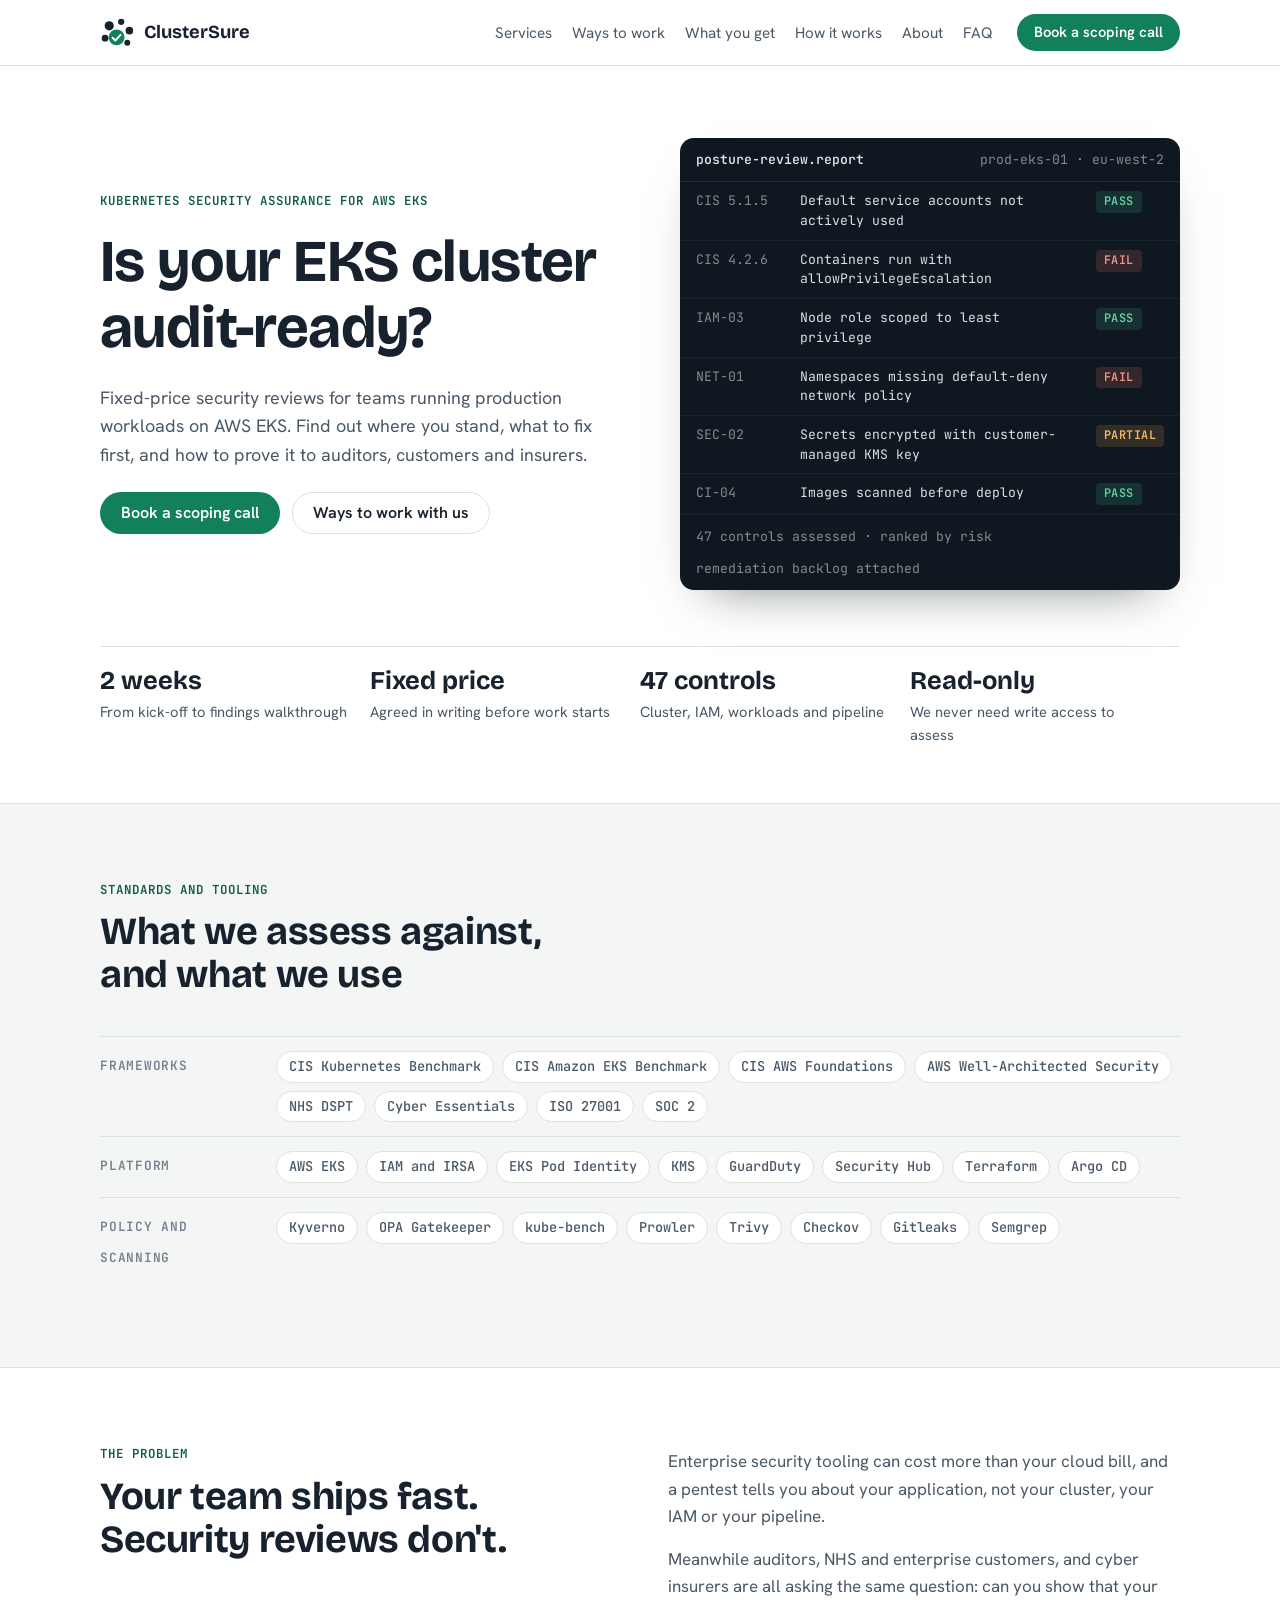
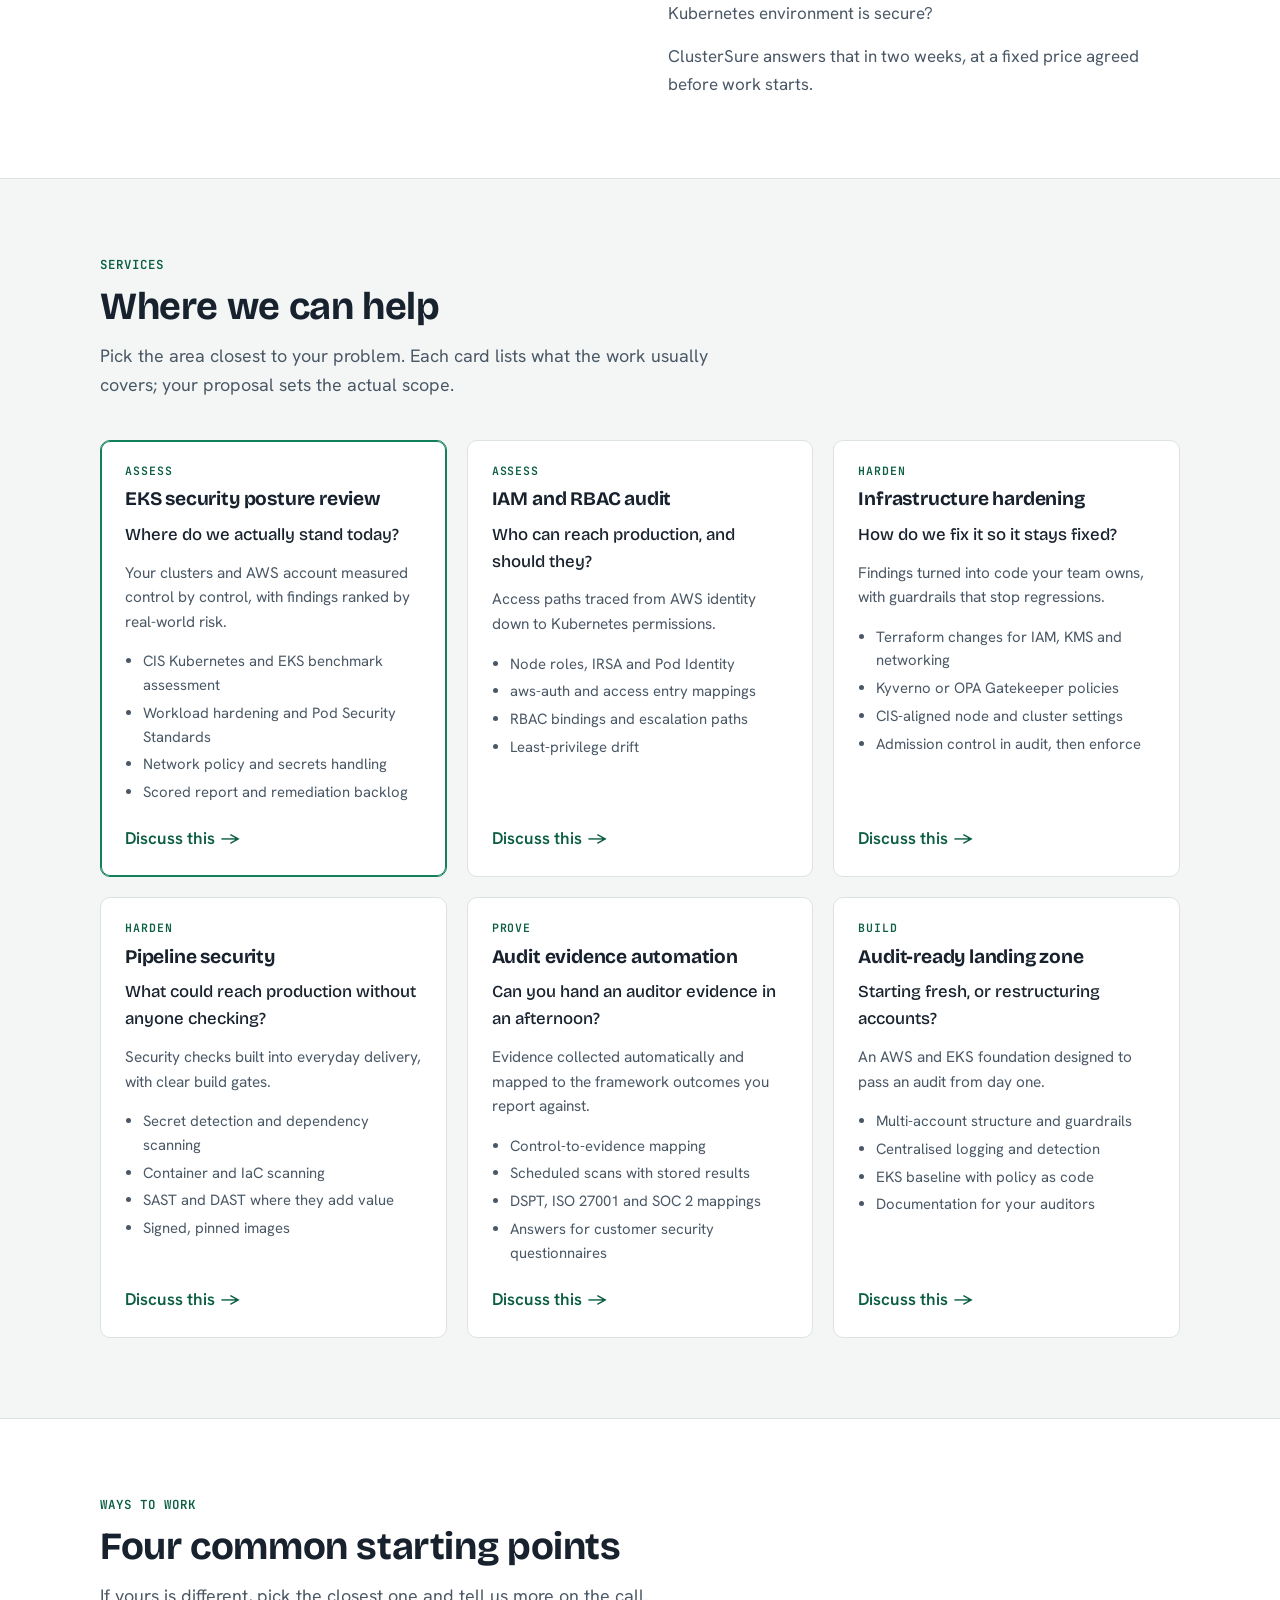
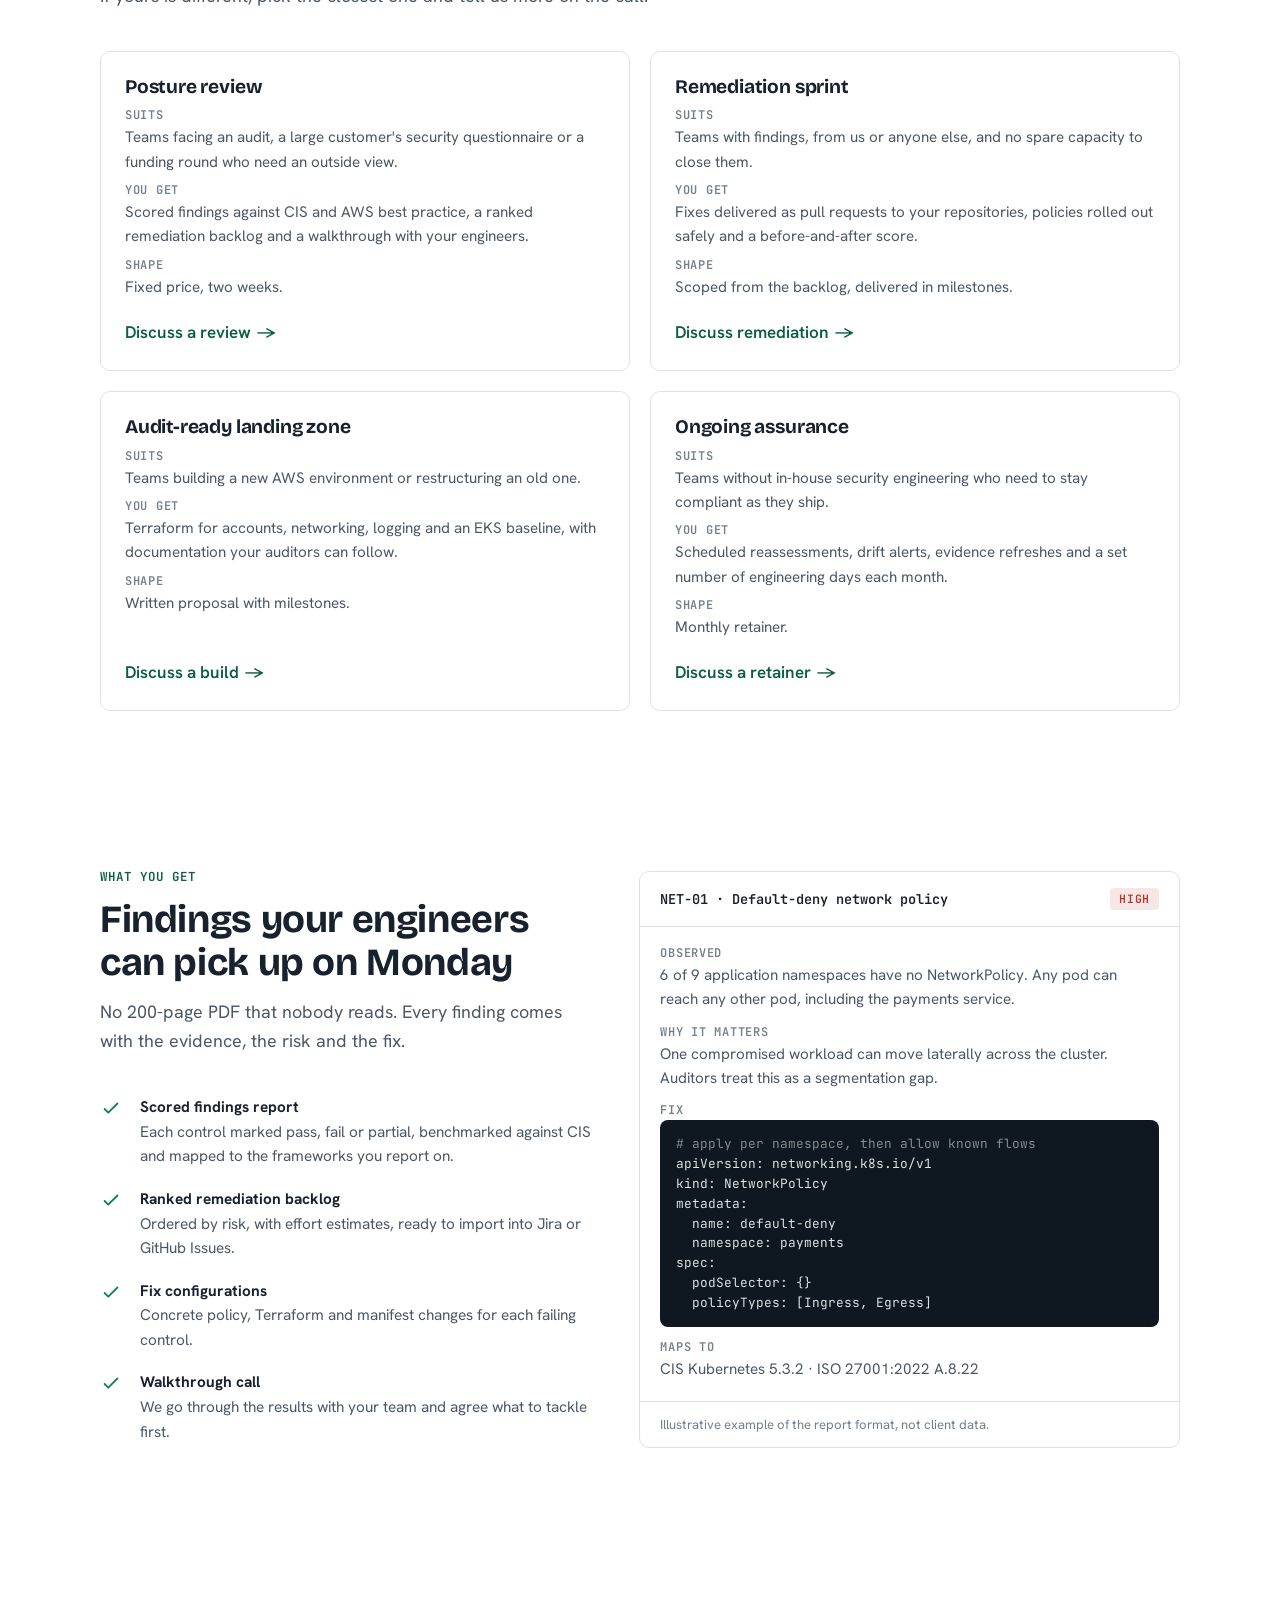
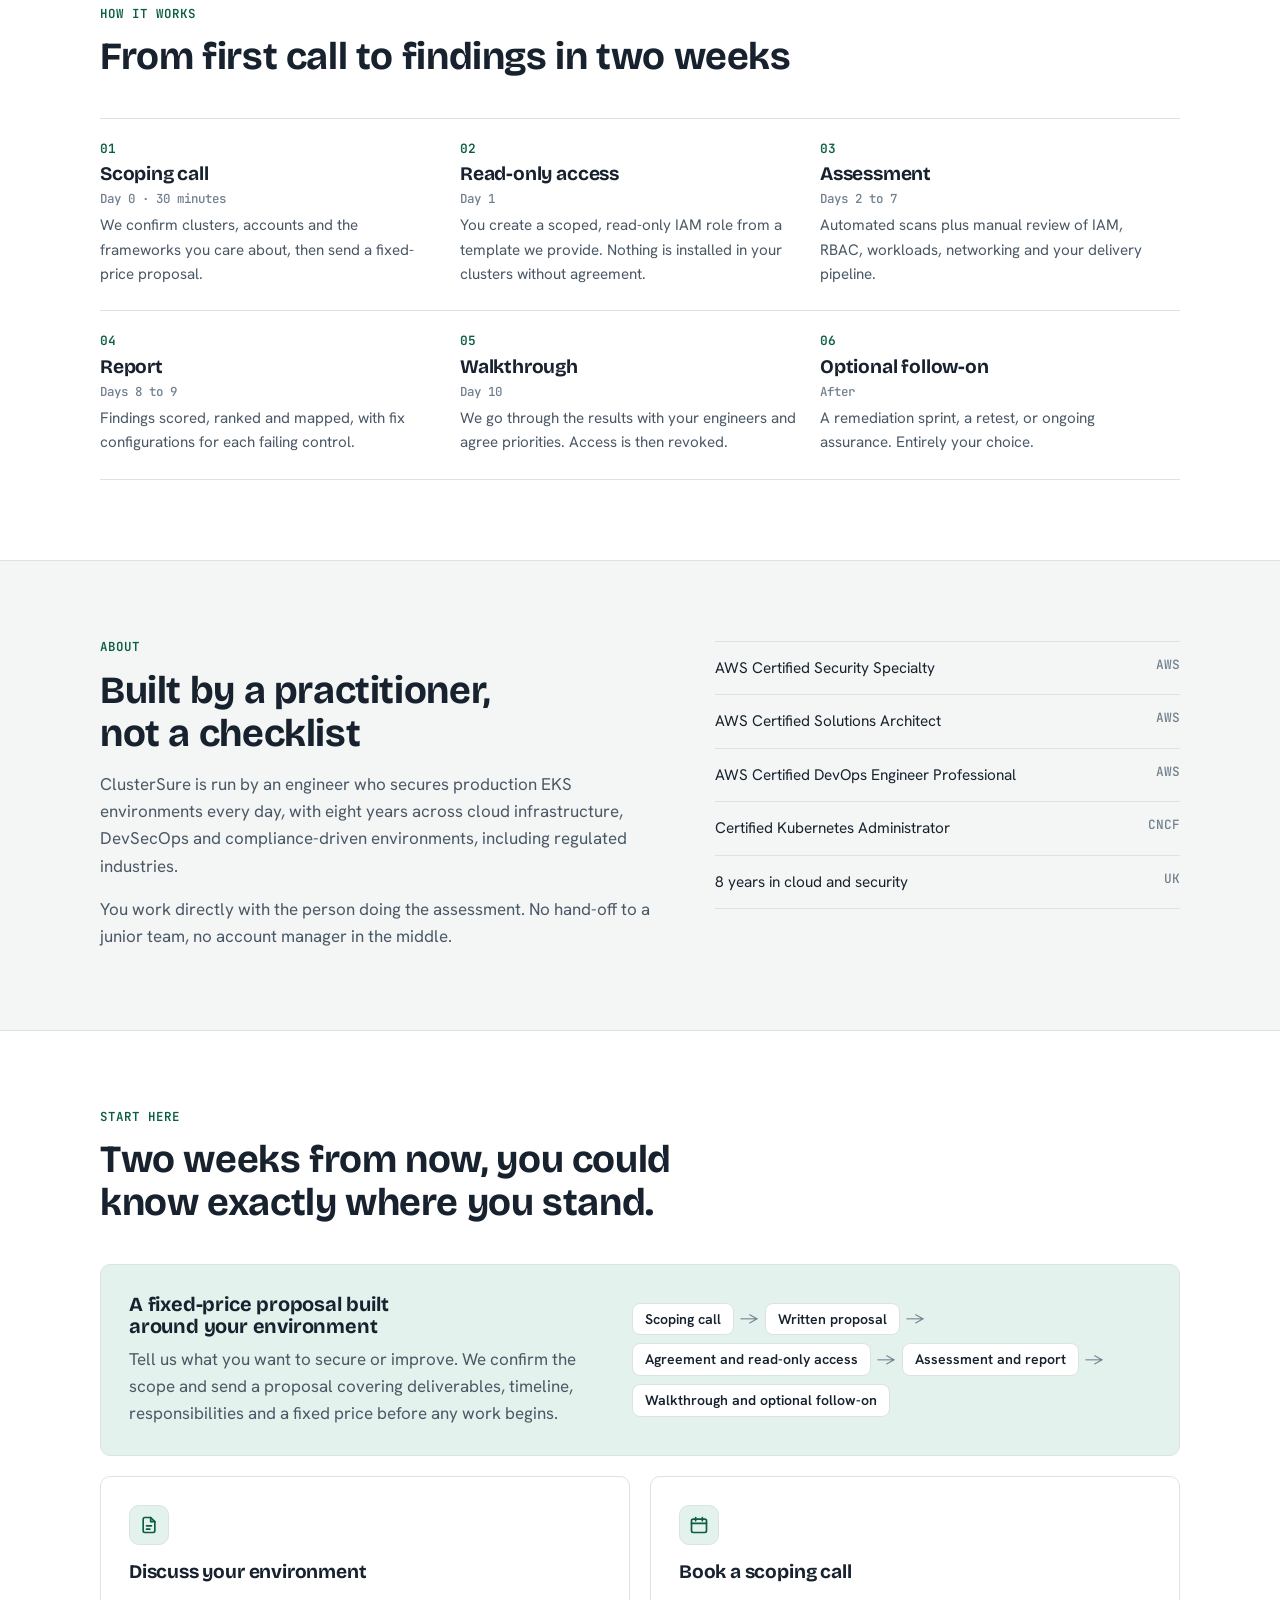
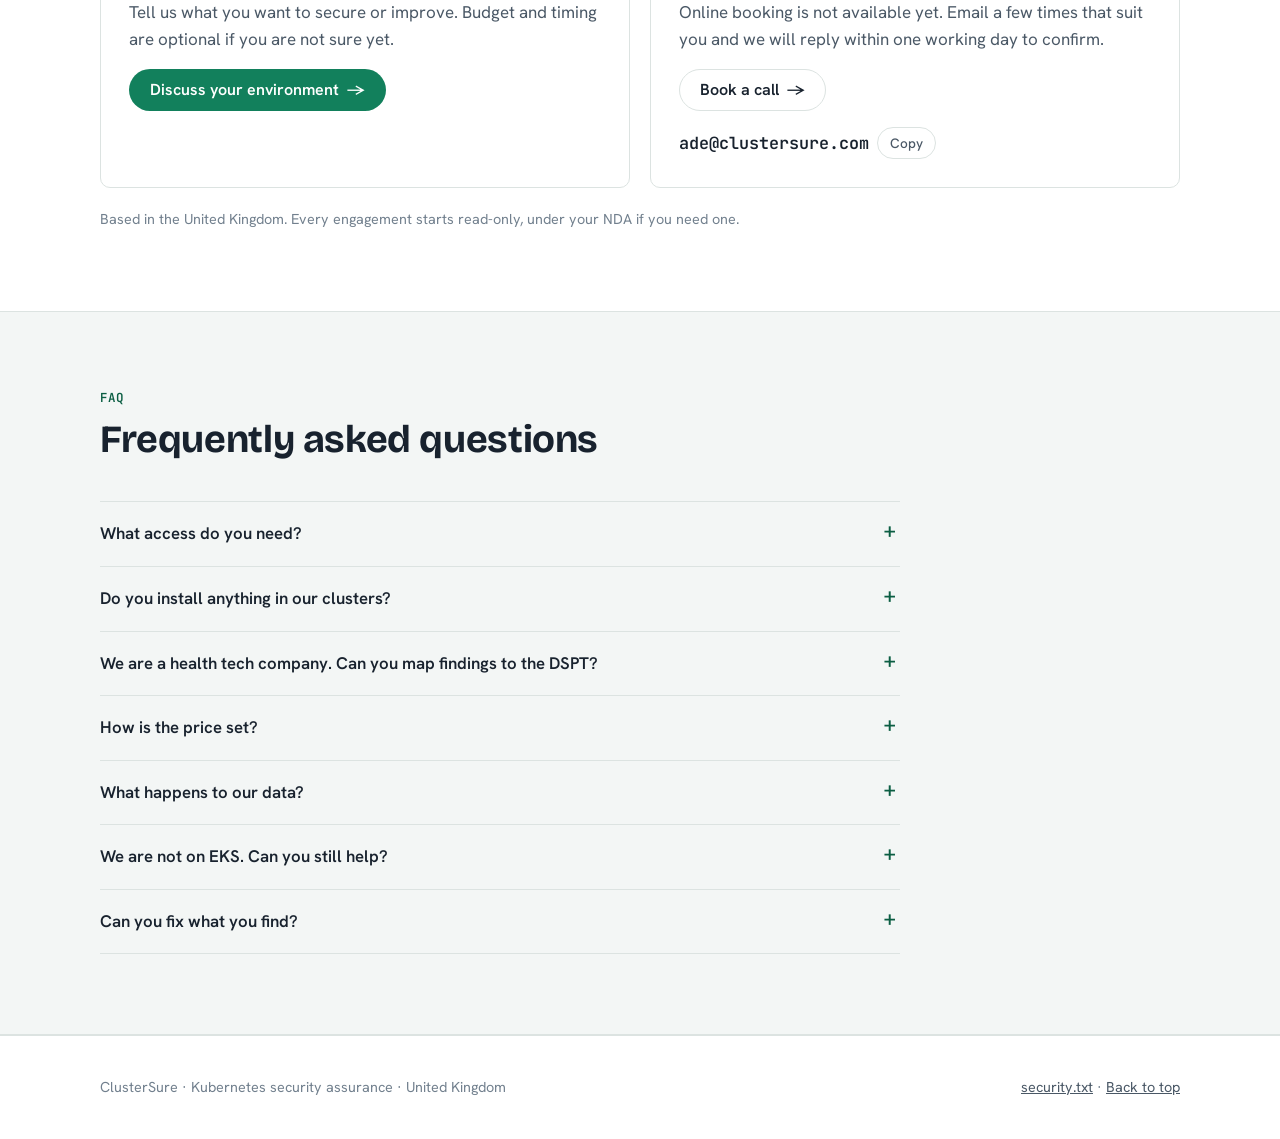
==== commit 374c5cb2: "feat(site): simplify contact form and add contact cards with booking notice" ====
--- a/index.html
+++ b/index.html
@@ -38,7 +38,7 @@
       <li><a href="#about">About</a></li>
       <li><a href="#faq">FAQ</a></li>
     </ul>
-    <a class="btn btn-primary" href="#contact">Book a scoping call</a>
+    <a class="btn btn-primary" href="#contact" data-book>Book a scoping call</a>
   </div>
 </header>
 
@@ -50,7 +50,7 @@
         <h1>Is your EKS cluster audit-ready?</h1>
         <p class="lede">Fixed-price security reviews for teams running production workloads on AWS EKS. Find out where you stand, what to fix first, and how to prove it to auditors, customers and insurers.</p>
         <div class="hero-actions">
-          <a class="btn btn-primary" href="#contact">Book a scoping call</a>
+          <a class="btn btn-primary" href="#contact" data-book>Book a scoping call</a>
           <a class="btn btn-ghost" href="#engage">Ways to work with us</a>
         </div>
       </div>
@@ -290,29 +290,43 @@
   </section>
 
   <section id="contact" aria-labelledby="contact-h">
-    <div class="wrap contact">
-      <div>
+    <div class="wrap">
+      <div class="sec-head">
         <span class="eyebrow">Start here</span>
-        <h2 id="contact-h" style="margin-top:14px">Two weeks from now, you could know exactly where you stand.</h2>
-        <p class="lede" style="margin-top:16px">A scoping call takes 30 minutes and carries no obligation. We confirm scope, timeline and a fixed price before anything starts.</p>
-        <ol>
-          <li>Scoping call</li>
-          <li>Written proposal with a fixed price</li>
-          <li>Agreement and read-only access</li>
-          <li>Assessment and report</li>
-          <li>Walkthrough, then optional follow-on</li>
+        <h2 id="contact-h">Two weeks from now, you could know exactly where you stand.</h2>
+      </div>
+      <div class="proposal">
+        <div>
+          <h3>A fixed-price proposal built around your environment</h3>
+          <p>Tell us what you want to secure or improve. We confirm the scope and send a proposal covering deliverables, timeline, responsibilities and a fixed price before any work begins.</p>
+        </div>
+        <ol class="flow" aria-label="How an engagement runs">
+          <li><span>Scoping call</span></li>
+          <li><span>Written proposal</span></li>
+          <li><span>Agreement and read-only access</span></li>
+          <li><span>Assessment and report</span></li>
+          <li><span>Walkthrough and optional follow-on</span></li>
         </ol>
       </div>
-      <div class="mailbox">
-        <h3>Book a scoping call</h3>
-        <p style="color:var(--ink-2)">Email a few times that suit you, the number of clusters you run, and any audit or customer deadline you are working towards.</p>
-        <div class="mail-row">
-          <span class="mail-addr" id="mail-addr">ade@clustersure.com</span>
-          <button class="copy" type="button" id="copy-mail">Copy</button>
-        </div>
-        <a class="btn btn-primary" href="mailto:ade@clustersure.com?subject=ClusterSure%3A%20scoping%20call" data-topic="Scoping call" style="justify-self:start">Email to book</a>
-        <small>Replies within one working day. Based in the United Kingdom.</small>
-      </div>
+      <div class="contact-cards">
+        <div class="mailbox">
+          <span class="card-icon" aria-hidden="true"><svg viewBox="0 0 24 24" fill="none" stroke="currentColor" stroke-width="2" stroke-linecap="round" stroke-linejoin="round"><path d="M14 3H7a2 2 0 0 0-2 2v14a2 2 0 0 0 2 2h10a2 2 0 0 0 2-2V8z"/><path d="M14 3v5h5M9 13h6M9 17h4"/></svg></span>
+          <h3>Discuss your environment</h3>
+          <p>Tell us what you want to secure or improve. Budget and timing are optional if you are not sure yet.</p>
+          <a class="btn btn-primary btn-arrow" href="mailto:ade@clustersure.com?subject=ClusterSure%3A%20enquiry" data-topic="Not sure yet">Discuss your environment</a>
+        </div>
+        <div class="mailbox">
+          <span class="card-icon" aria-hidden="true"><svg viewBox="0 0 24 24" fill="none" stroke="currentColor" stroke-width="2" stroke-linecap="round" stroke-linejoin="round"><rect x="3" y="5" width="18" height="16" rx="2"/><path d="M16 3v4M8 3v4M3 10h18"/></svg></span>
+          <h3>Book a scoping call</h3>
+          <p>Online booking is not available yet. Email a few times that suit you and we will reply within one working day to confirm.</p>
+          <a class="btn btn-ghost btn-arrow" href="mailto:ade@clustersure.com?subject=ClusterSure%3A%20scoping%20call" data-book>Book a call</a>
+          <div class="mail-row">
+            <span class="mail-addr" id="mail-addr">ade@clustersure.com</span>
+            <button class="copy" type="button" id="copy-mail">Copy</button>
+          </div>
+        </div>
+      </div>
+      <p class="contact-foot">Based in the United Kingdom. Every engagement starts read-only, under your NDA if you need one.</p>
     </div>
   </section>
 
@@ -342,7 +356,81 @@
   </div>
 </footer>
 
-<script src="/assets/discuss.js" defer></script>
+<dialog class="modal" id="discuss-dialog" aria-labelledby="discuss-title">
+  <form class="modal-body" id="discuss-form" novalidate>
+    <button class="modal-close" type="button" data-close aria-label="Close">&times;</button>
+    <h2 id="discuss-title">Discuss your environment</h2>
+    <p class="modal-lede">Tell us what you want to secure or improve. We’ll confirm the scope and send a fixed-price proposal covering deliverables, timeline and responsibilities before any work begins.</p>
+    <div class="field-row">
+      <label class="field"><span>Your name</span><input name="name" autocomplete="name" placeholder="Your name" required></label>
+      <label class="field"><span>Email address</span><input name="email" type="email" autocomplete="email" placeholder="you@company.com" required></label>
+    </div>
+    <label class="field"><span>What do you need help with?</span>
+      <select name="service">
+        <option>Not sure yet</option>
+        <option>EKS security posture review</option>
+        <option>IAM and RBAC audit</option>
+        <option>Infrastructure hardening</option>
+        <option>Pipeline security</option>
+        <option>Audit evidence automation</option>
+        <option>Audit-ready landing zone</option>
+        <option>Remediation sprint</option>
+        <option>Ongoing assurance retainer</option>
+      </select>
+    </label>
+    <label class="field"><span>What do you want to secure or improve?</span><textarea name="message" rows="4" placeholder="Your clusters and AWS accounts, the audit or customer deadline you are facing, and what a good result looks like." required></textarea></label>
+    <label class="field"><span>Company website <em>(optional)</em></span><input name="website" autocomplete="url" placeholder="yourcompany.com"></label>
+    <div class="field-row">
+      <label class="field"><span>When do you want to start?</span>
+        <select name="timing">
+          <option>Not sure yet</option>
+          <option>As soon as possible</option>
+          <option>Within 1 to 3 months</option>
+          <option>In 3 to 6 months</option>
+          <option>Just exploring</option>
+        </select>
+      </label>
+      <label class="field"><span>Budget <em>(optional)</em></span>
+        <select name="budget">
+          <option>Not sure yet</option>
+          <option>Under £5,000</option>
+          <option>£5,000 to £15,000</option>
+          <option>£15,000 to £50,000</option>
+          <option>Over £50,000</option>
+        </select>
+      </label>
+    </div>
+    <p class="modal-note">This prepares an email to ade@clustersure.com in your email app. Nothing is sent until you send it there.</p>
+    <div class="modal-actions">
+      <button class="btn btn-primary" type="submit">Prepare my email</button>
+      <button class="btn btn-ghost" type="button" data-copy-message>Copy message instead</button>
+    </div>
+    <p class="modal-status" role="status" aria-live="polite"></p>
+  </form>
+</dialog>
+
+<dialog class="modal" id="book-dialog" aria-labelledby="book-title">
+  <div class="modal-body">
+    <button class="modal-close" type="button" data-close aria-label="Close">&times;</button>
+    <h2 id="book-title">Book a scoping call</h2>
+    <p class="modal-lede">A 30-minute conversation with Ade about your environment, your deadlines and the help you need. No obligation.</p>
+    <div class="notice">
+      <strong>Online booking is not available yet</strong>
+      <p>Email a few times that suit you, with your time zone, and we will reply within one working day to confirm a call.</p>
+    </div>
+    <div class="modal-actions">
+      <a class="btn btn-primary" id="book-mailto" href="mailto:ade@clustersure.com?subject=ClusterSure%3A%20scoping%20call"><svg class="btn-icon" viewBox="0 0 24 24" fill="none" stroke="currentColor" stroke-width="2" stroke-linecap="round" stroke-linejoin="round" aria-hidden="true"><rect x="3" y="5" width="18" height="14" rx="2"/><path d="M3 7l9 6 9-6"/></svg>Email to book a call</a>
+      <button class="btn btn-ghost" type="button" data-switch-form>Use the form instead</button>
+    </div>
+    <p class="modal-note">No email app? Copy the address and email from your usual inbox.</p>
+    <div class="mail-row">
+      <span class="mail-addr">ade@clustersure.com</span>
+      <button class="copy" type="button" data-copy-address>Copy</button>
+    </div>
+  </div>
+</dialog>
+
+<script src="/assets/contact.js" defer></script>
 <script src="/assets/copy-mail.js" defer></script>
 </body>
 </html>
--- a/assets/site.css
+++ b/assets/site.css
@@ -50,7 +50,7 @@
 .btn-primary:hover{background:var(--accent-ink)}
 :root[data-theme="dark"] .btn-primary{color:#06110D}
 @media (prefers-color-scheme: dark){:root:not([data-theme="light"]) .btn-primary{color:#06110D}}
-.btn-ghost{border-color:var(--line);color:var(--ink)}
+.btn-ghost{border-color:var(--line);color:var(--ink);background:transparent}
 .btn-ghost:hover{border-color:var(--accent)}
 
 /* header */
@@ -158,9 +158,6 @@
 .creds li{display:flex;justify-content:space-between;gap:16px;padding:14px 0;border-bottom:1px solid var(--line);font-size:.96rem}
 .creds li span:last-child{font:500 .8rem var(--f-mono);color:var(--ink-3);text-align:right}
 
-.contact{display:grid;grid-template-columns:1.1fr 1fr;gap:48px}
-@media (max-width:860px){.contact{grid-template-columns:1fr}}
-.contact ol{margin:20px 0 0;padding-left:20px;color:var(--ink-2);display:grid;gap:6px}
 .mailbox{background:var(--paper);border:1px solid var(--line);border-radius:var(--r);padding:28px;display:grid;gap:16px;align-content:start}
 .mail-row{display:flex;gap:8px;flex-wrap:wrap;align-items:center}
 .mail-addr{font:600 1.05rem var(--f-mono);user-select:all;color:var(--ink);word-break:break-all}
@@ -201,3 +198,47 @@
 @media (max-width:560px){.score{grid-template-columns:repeat(2,1fr)}.score div:nth-child(2){border-right:0}}
 .features{display:grid;grid-template-columns:repeat(3,1fr);gap:20px}
 @media (max-width:900px){.features{grid-template-columns:1fr}}
+/* contact dialogs */
+.modal{width:min(640px,calc(100vw - 32px));max-height:calc(100dvh - 32px);padding:0;border:1px solid var(--line);border-radius:var(--r);background:var(--paper);color:var(--ink);box-shadow:0 24px 64px rgba(15,23,32,.28)}
+.modal::backdrop{background:rgba(15,23,32,.55)}
+.modal-body{position:relative;display:grid;gap:16px;padding:32px}
+@media (max-width:560px){.modal-body{padding:24px 20px}}
+.modal h2{font-size:1.6rem;padding-right:40px}
+.modal p{margin:0}
+.modal-lede{color:var(--ink-2)}
+.modal-close{position:absolute;top:16px;right:16px;width:36px;height:36px;border:0;border-radius:999px;background:none;color:var(--ink-2);font-size:1.6rem;line-height:1;cursor:pointer}
+.modal-close:hover{background:var(--band);color:var(--ink)}
+.field-row{display:grid;grid-template-columns:1fr 1fr;gap:16px}
+@media (max-width:560px){.field-row{grid-template-columns:1fr}}
+.field{display:grid;gap:6px;min-width:0;font-weight:600;font-size:.92rem}
+.field em{font-style:normal;font-weight:400;color:var(--ink-3)}
+.field input,.field select,.field textarea{width:100%;padding:11px 12px;border:1px solid var(--line);border-radius:8px;background:var(--paper);color:var(--ink);font:400 1rem/1.4 var(--f-body)}
+.field textarea{resize:vertical;min-height:96px}
+.field input:focus,.field select:focus,.field textarea:focus{outline:2px solid var(--accent);outline-offset:1px;border-color:var(--accent)}
+.modal-actions{display:flex;flex-wrap:wrap;gap:12px}
+.modal-status{min-height:1.2em;color:var(--accent-ink);font-weight:600;font-size:.92rem}
+.modal-status:empty{display:none}
+.modal-note{color:var(--ink-3);font-size:.85rem}
+.notice{border:1px solid var(--line);border-radius:var(--r);background:var(--band);padding:16px 18px;display:grid;gap:6px}
+.notice p{color:var(--ink-2)}
+.btn-icon{width:18px;height:18px;flex:none}
+.modal .mail-row{margin-top:-8px}
+/* contact: proposal banner, step chips, two action cards */
+section[id]{scroll-margin-top:88px}
+.proposal{display:grid;grid-template-columns:1fr 1.1fr;gap:32px;align-items:center;padding:28px;border:1px solid var(--line);border-radius:var(--r);background:var(--accent-wash)}
+@media (max-width:860px){.proposal{grid-template-columns:1fr}}
+.proposal h3{font-size:1.25rem;margin-bottom:8px}
+.proposal p{margin:0;color:var(--ink-2)}
+.flow{list-style:none;margin:0;padding:0;display:flex;flex-wrap:wrap;gap:8px 6px;align-items:center}
+.flow li{display:inline-flex;align-items:center;gap:6px}
+.flow span{padding:7px 12px;border:1px solid var(--line);border-radius:8px;background:var(--paper);font-weight:600;font-size:.88rem;line-height:1.2}
+.flow li:not(:last-child)::after{content:"\2192";color:var(--ink-3)}
+.contact-cards{display:grid;grid-template-columns:1fr 1fr;gap:20px;margin-top:20px}
+@media (max-width:760px){.contact-cards{grid-template-columns:1fr}}
+.contact-cards .mailbox p{margin:0;color:var(--ink-2)}
+.card-icon{width:40px;height:40px;display:grid;place-items:center;border-radius:10px;background:var(--accent-wash);color:var(--accent-ink);border:1px solid var(--line)}
+.card-icon svg{width:20px;height:20px}
+.btn-arrow{justify-self:start}
+.btn-arrow::after{content:"\2192";transition:transform .15s}
+.btn-arrow:hover::after{transform:translateX(3px)}
+.contact-foot{margin:20px 0 0;color:var(--ink-3);font-size:.9rem}
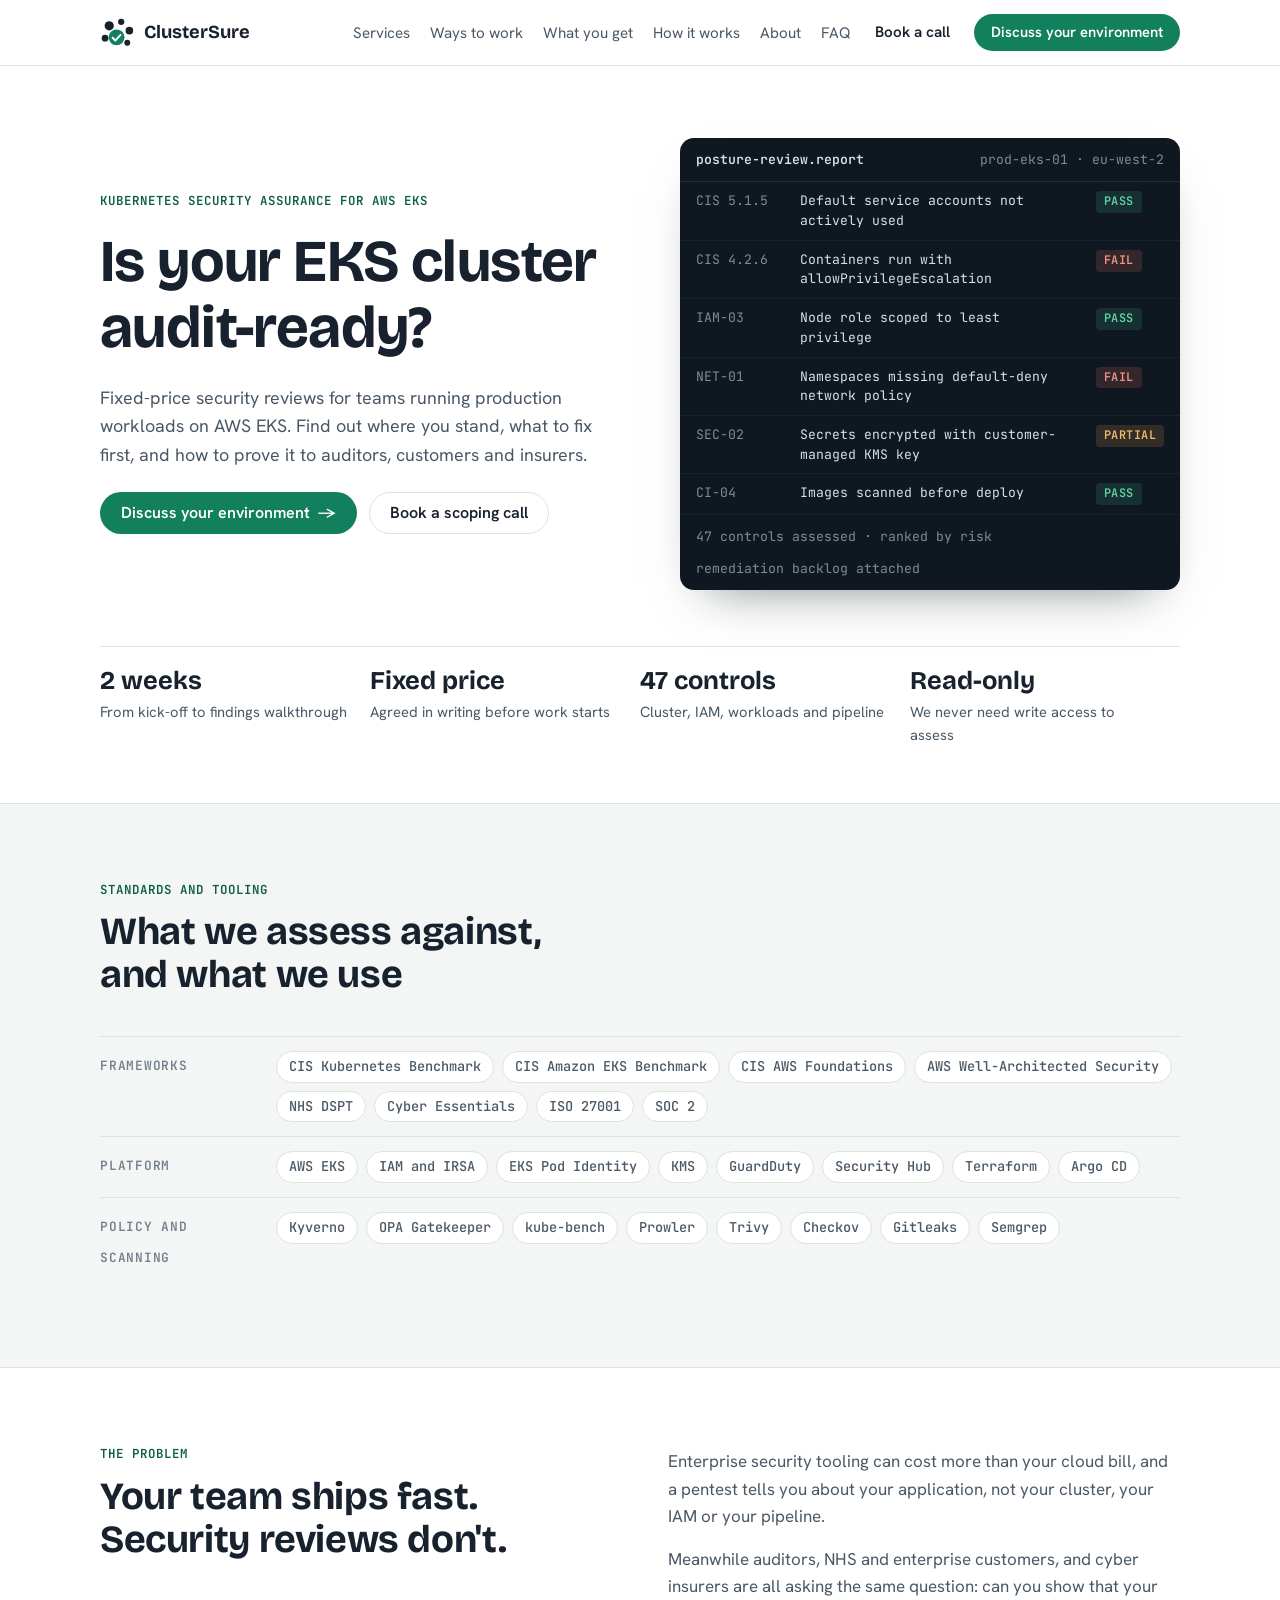
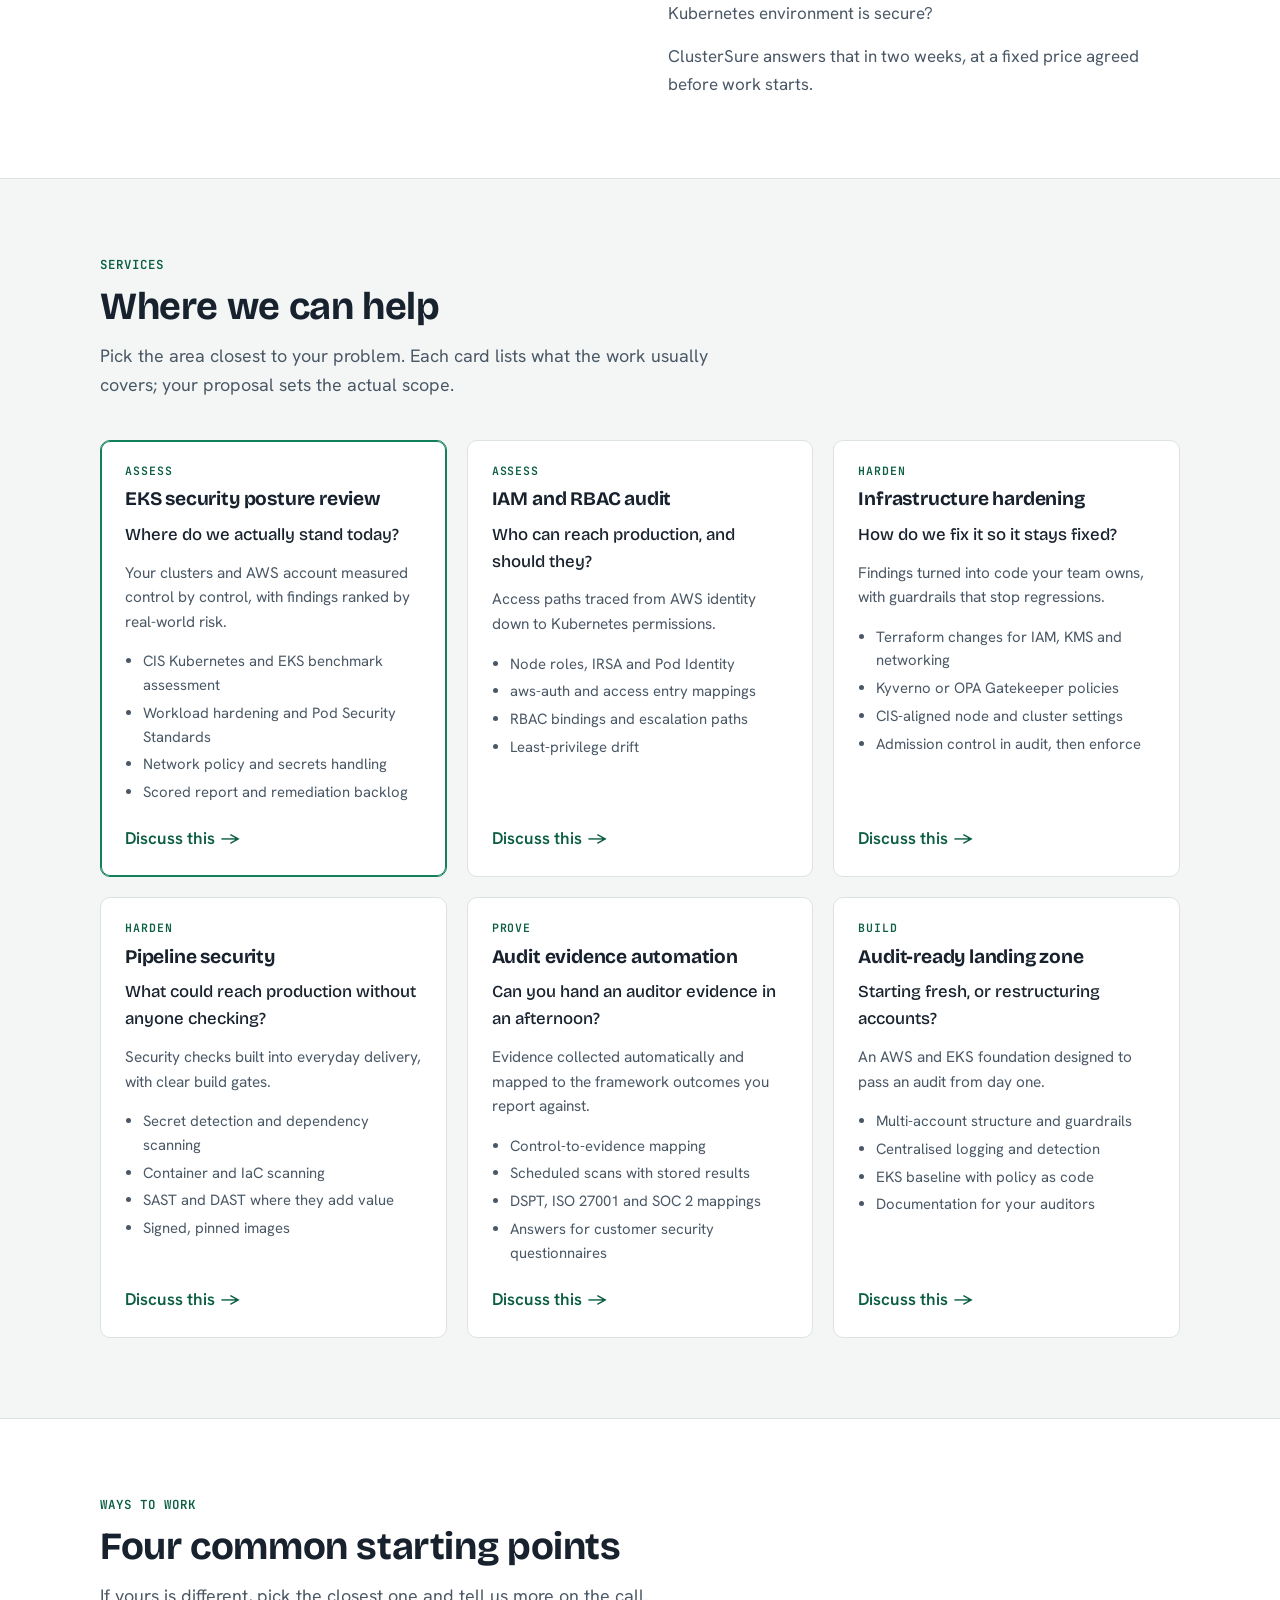
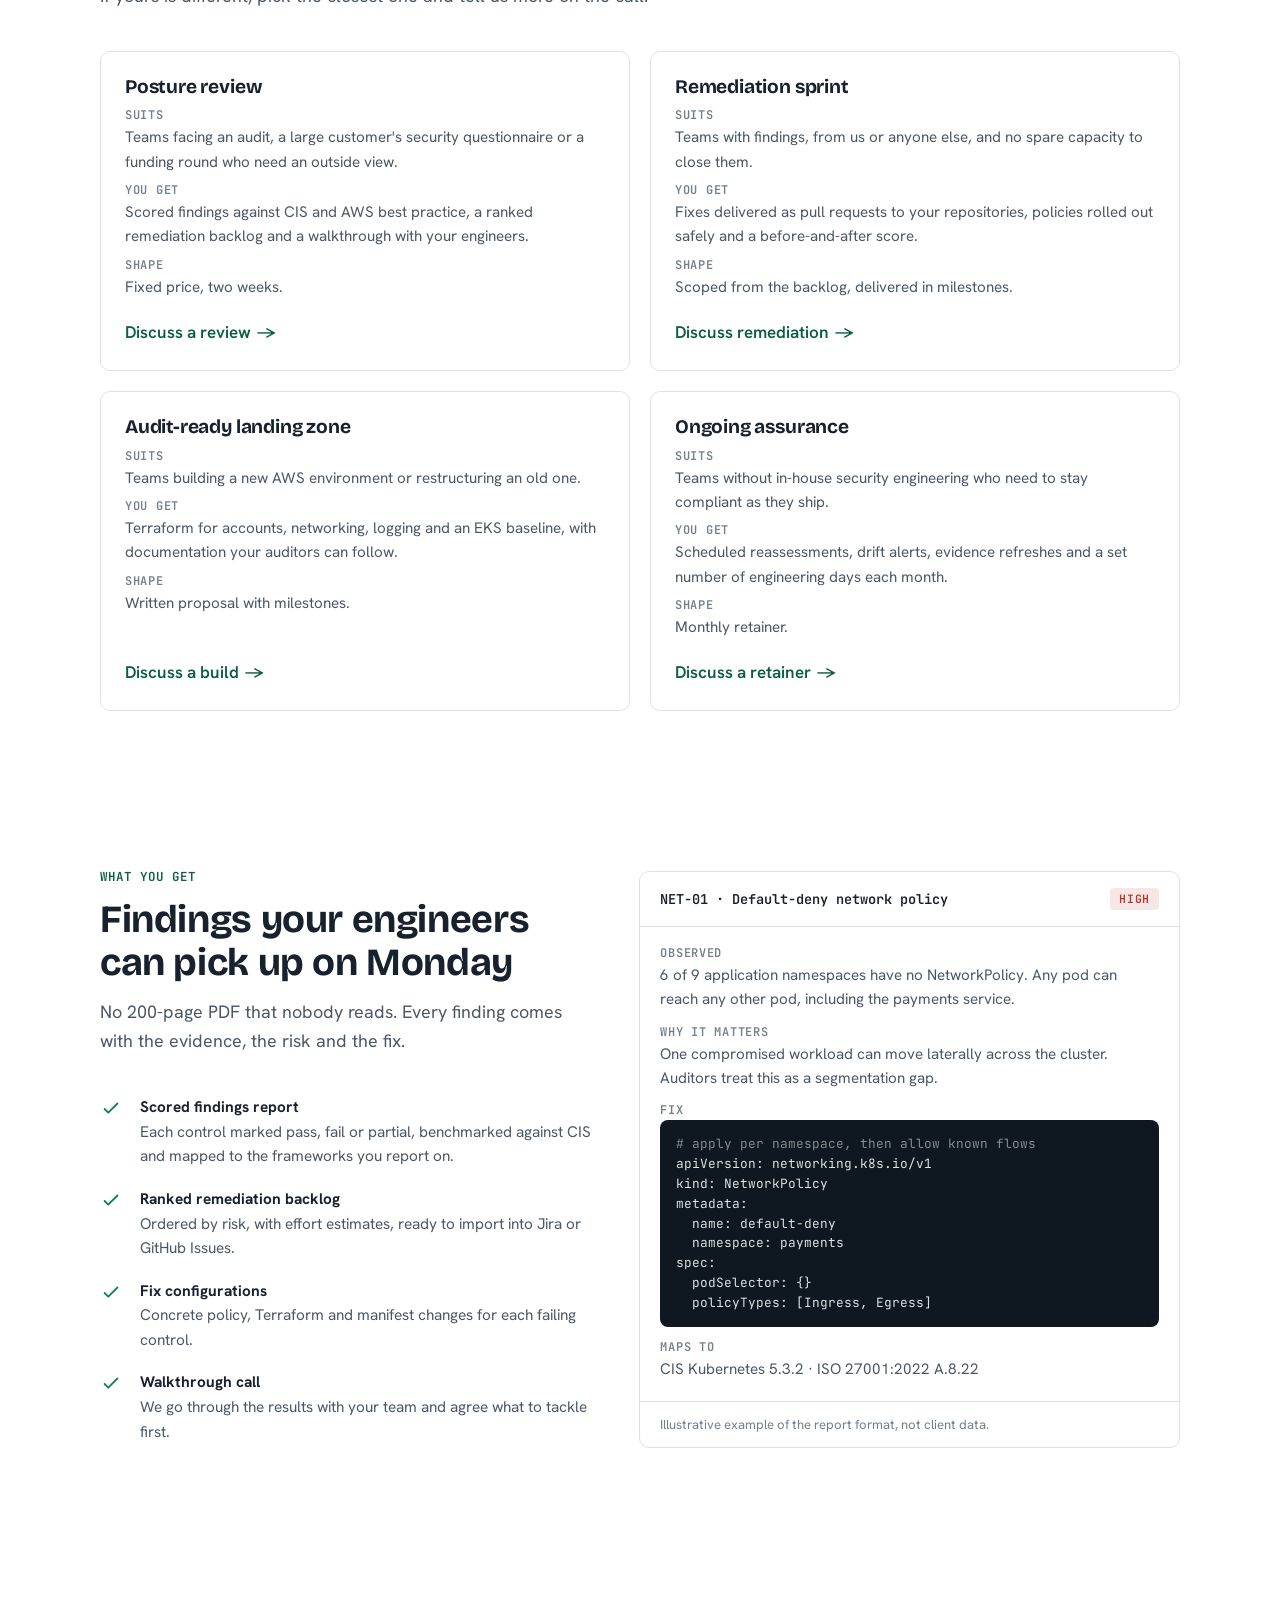
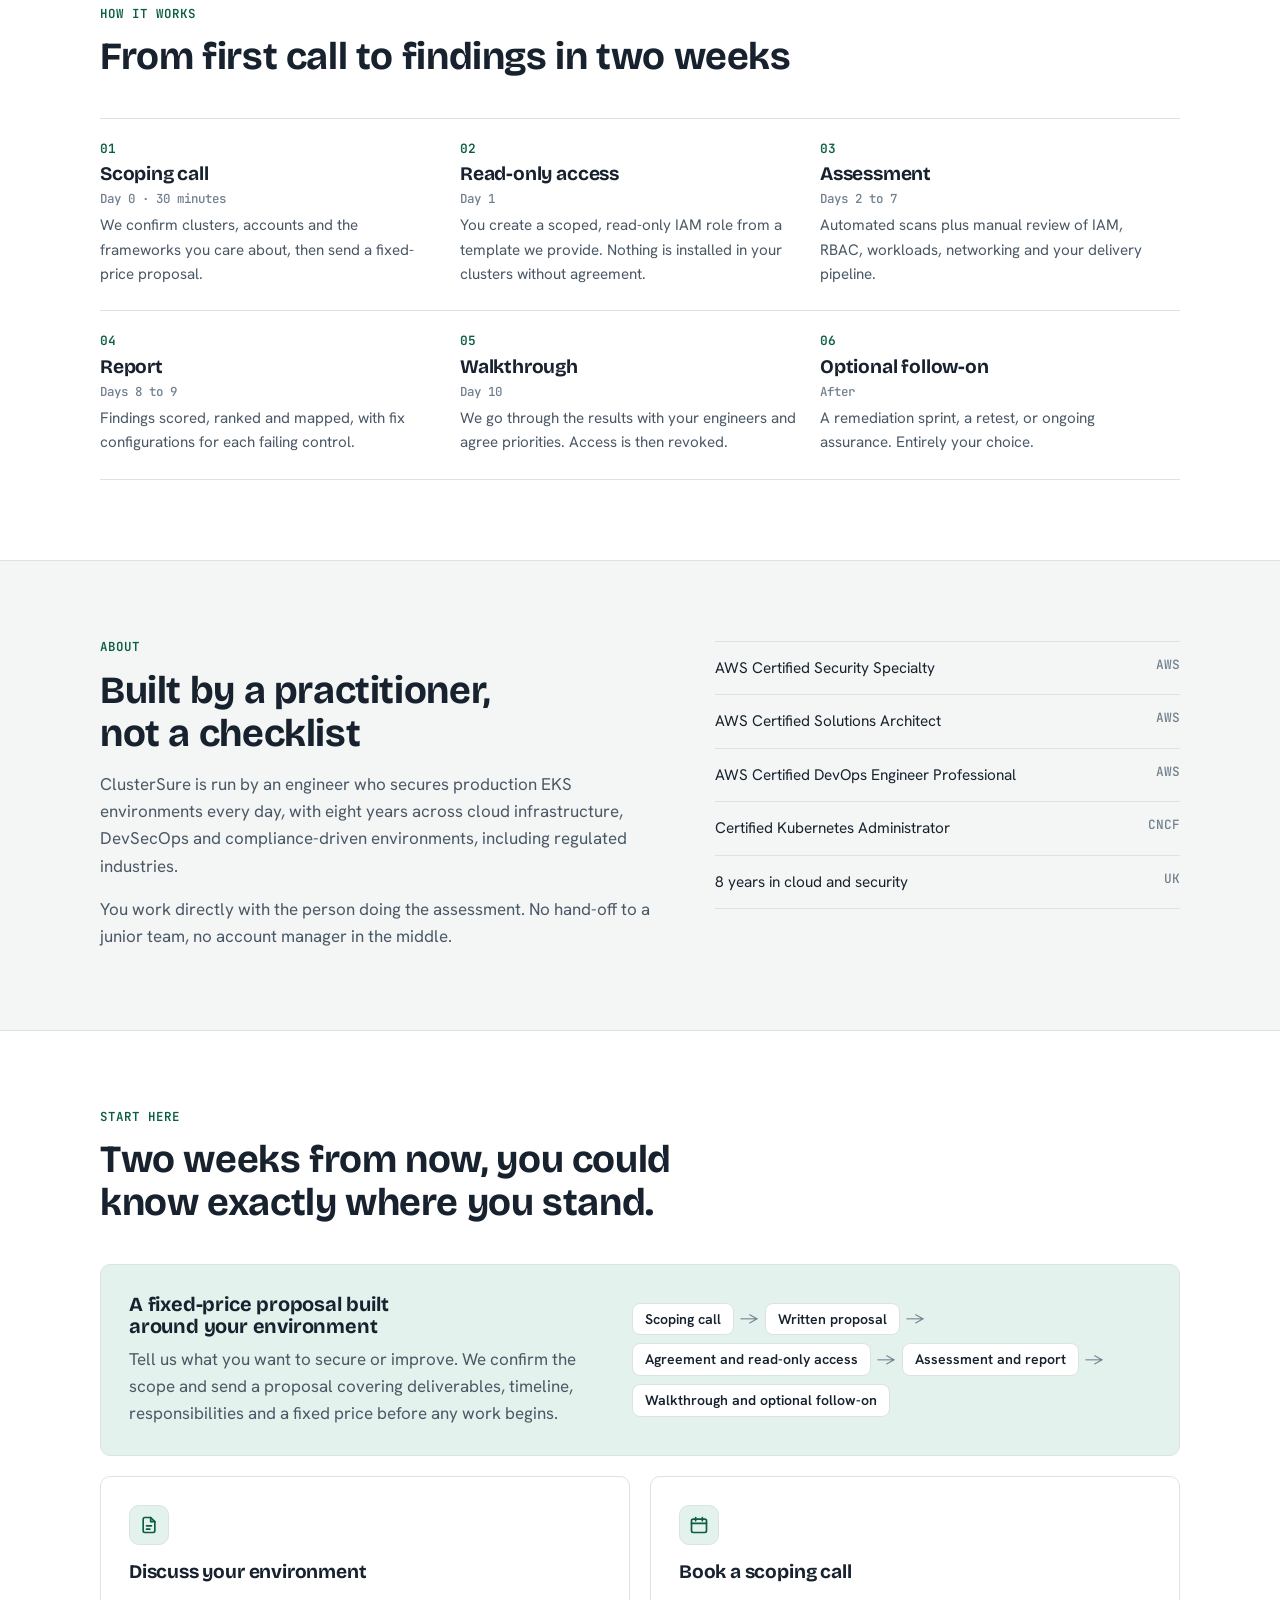
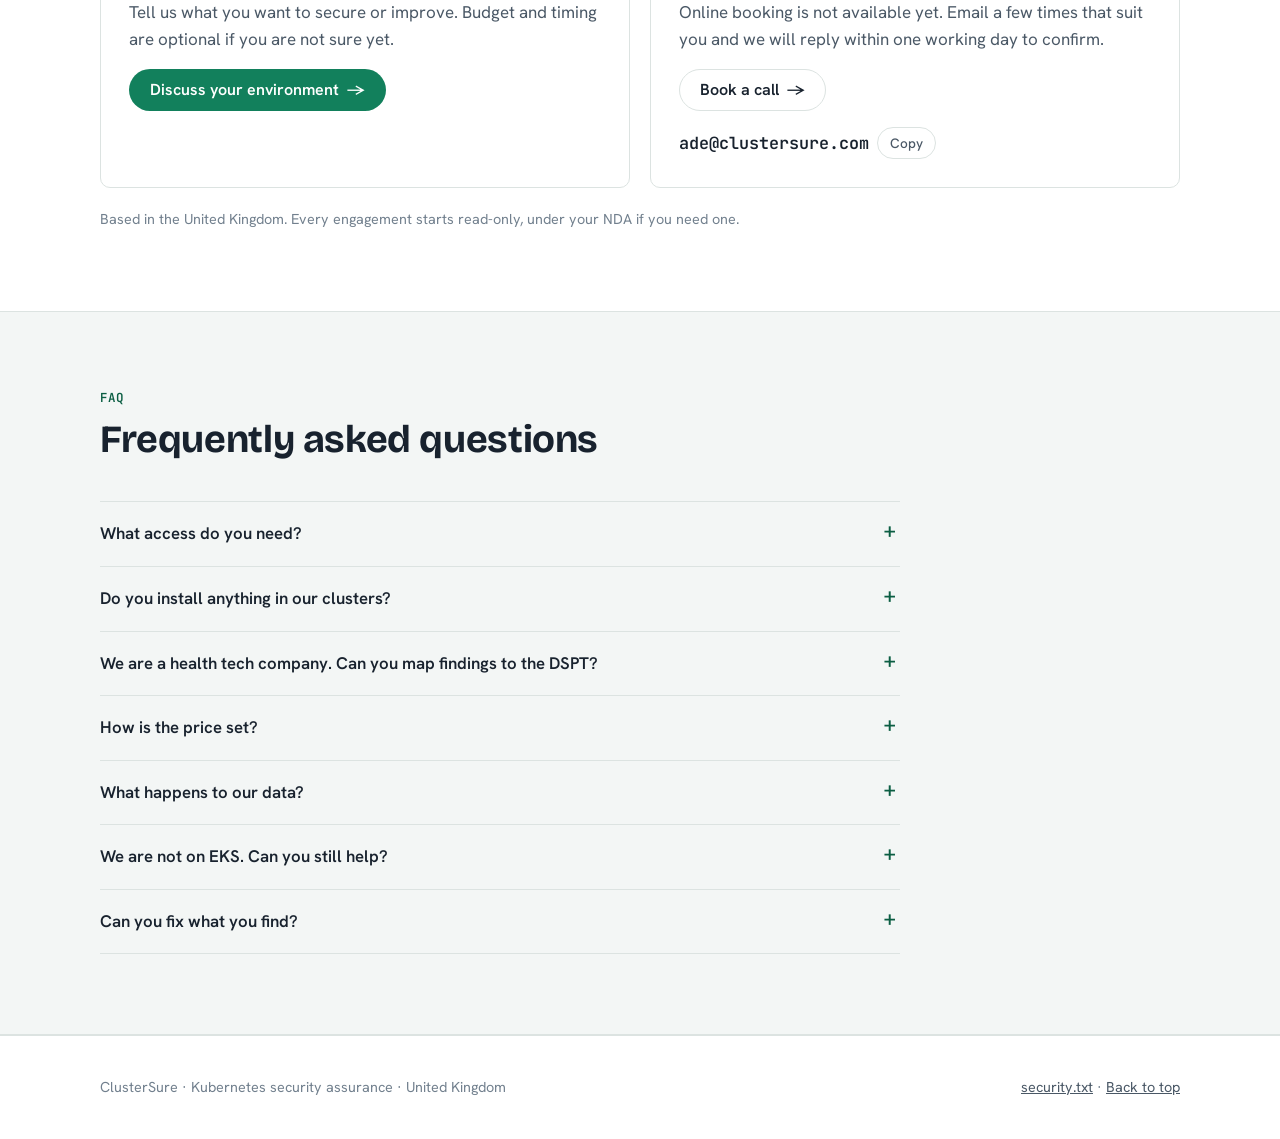
==== commit 07f3c665: "feat(site): add Book a call and Discuss your environment to header and hero" ====
--- a/index.html
+++ b/index.html
@@ -38,7 +38,8 @@
       <li><a href="#about">About</a></li>
       <li><a href="#faq">FAQ</a></li>
     </ul>
-    <a class="btn btn-primary" href="#contact" data-book>Book a scoping call</a>
+    <a class="nav-book" href="#contact" data-book>Book a call</a>
+    <a class="btn btn-primary" href="#contact" data-topic="Not sure yet"><span class="label-long">Discuss your environment</span><span class="label-short">Get in touch</span></a>
   </div>
 </header>
 
@@ -50,8 +51,8 @@
         <h1>Is your EKS cluster audit-ready?</h1>
         <p class="lede">Fixed-price security reviews for teams running production workloads on AWS EKS. Find out where you stand, what to fix first, and how to prove it to auditors, customers and insurers.</p>
         <div class="hero-actions">
-          <a class="btn btn-primary" href="#contact" data-book>Book a scoping call</a>
-          <a class="btn btn-ghost" href="#engage">Ways to work with us</a>
+          <a class="btn btn-primary btn-arrow" href="#contact" data-topic="Not sure yet">Discuss your environment</a>
+          <a class="btn btn-ghost" href="#contact" data-book>Book a scoping call</a>
         </div>
       </div>
 
--- a/assets/site.css
+++ b/assets/site.css
@@ -63,7 +63,12 @@
 .nav ul a{color:var(--ink-2);text-decoration:none;font-size:.95rem}
 .nav ul a:hover{color:var(--ink)}
 .nav .btn{padding:10px 16px;font-size:.92rem}
-@media (max-width:900px){.nav ul{display:none}.nav .btn{margin-left:auto}}
+.nav-book{color:var(--ink);font-weight:600;font-size:.95rem;text-decoration:none;white-space:nowrap}
+.nav-book:hover{color:var(--accent-ink)}
+@media (max-width:900px){.nav ul{display:none}.nav-book{margin-left:auto}}
+.nav .btn{white-space:nowrap}
+.label-short{display:none}
+@media (max-width:560px){.nav-book{display:none}.nav .btn{margin-left:auto}.nav .label-long{display:none}.nav .label-short{display:inline}}
 
 /* hero */
 .hero{padding-block:72px 56px}
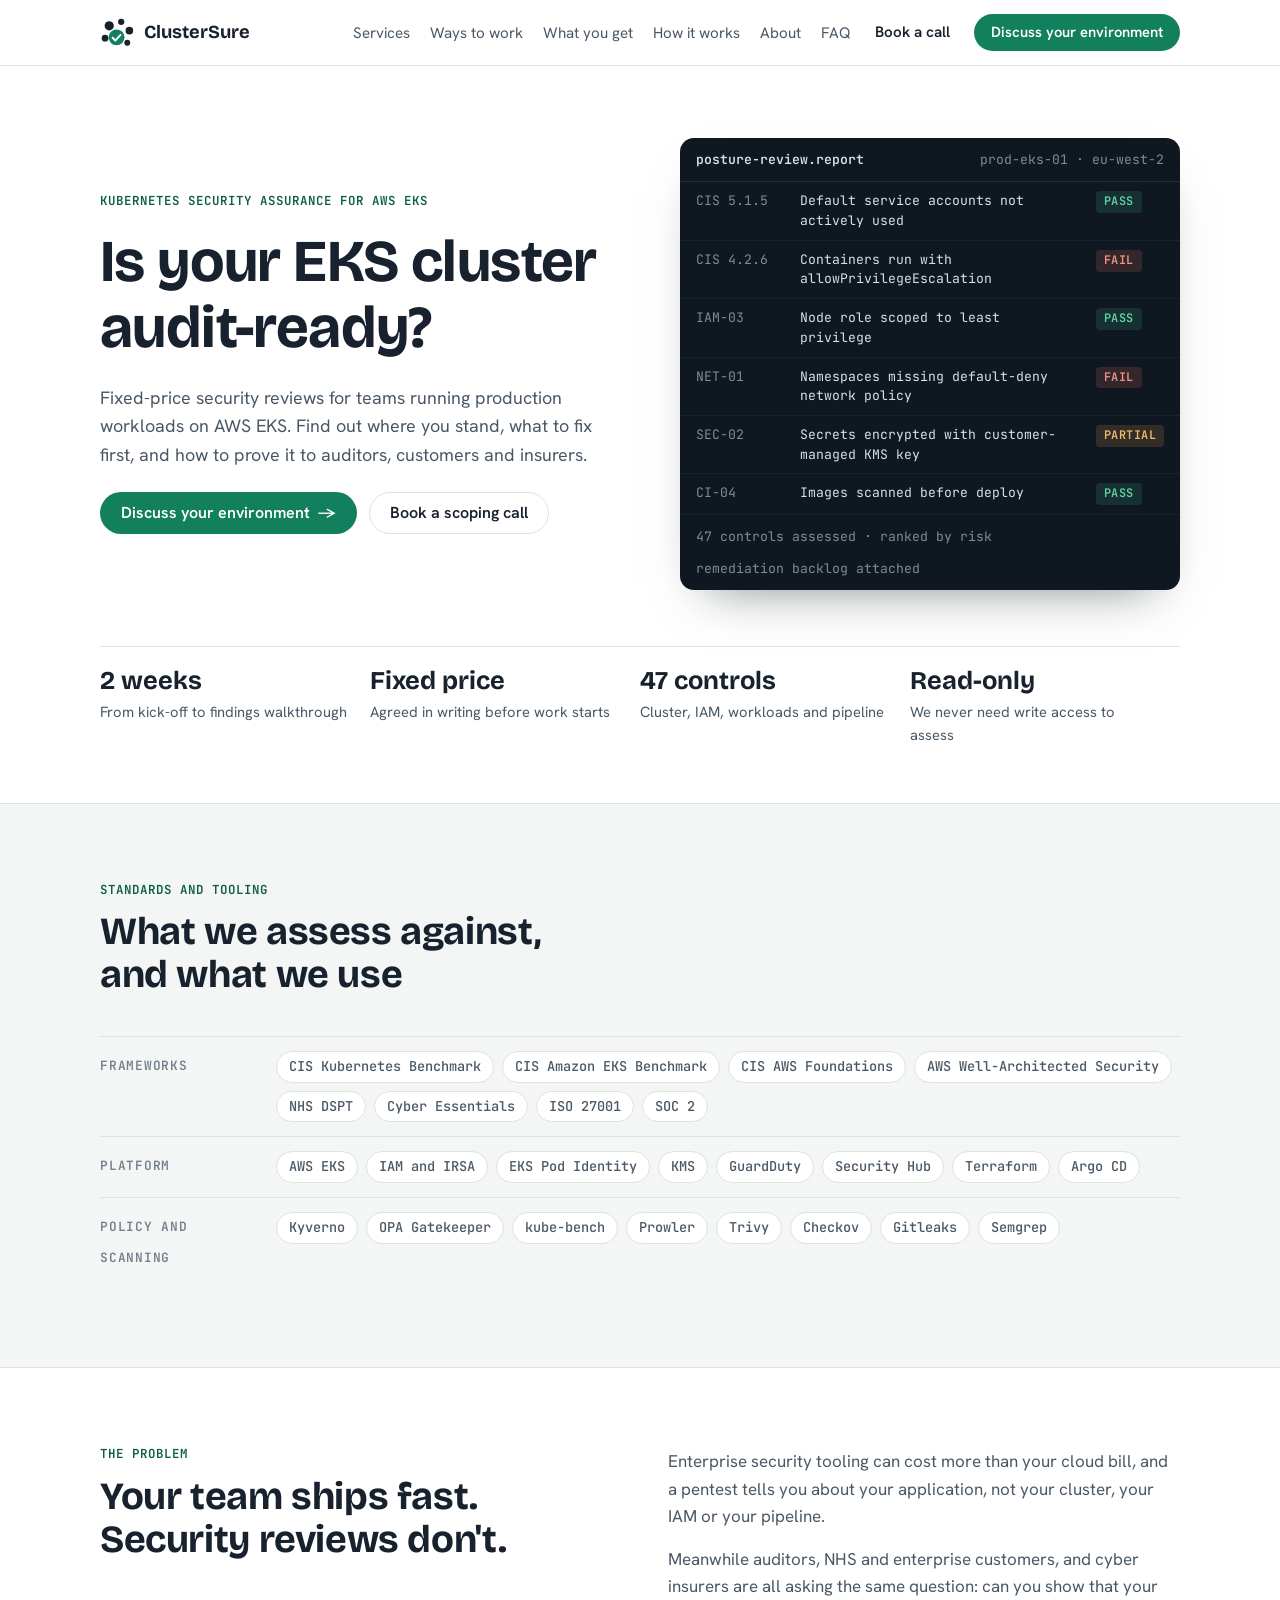
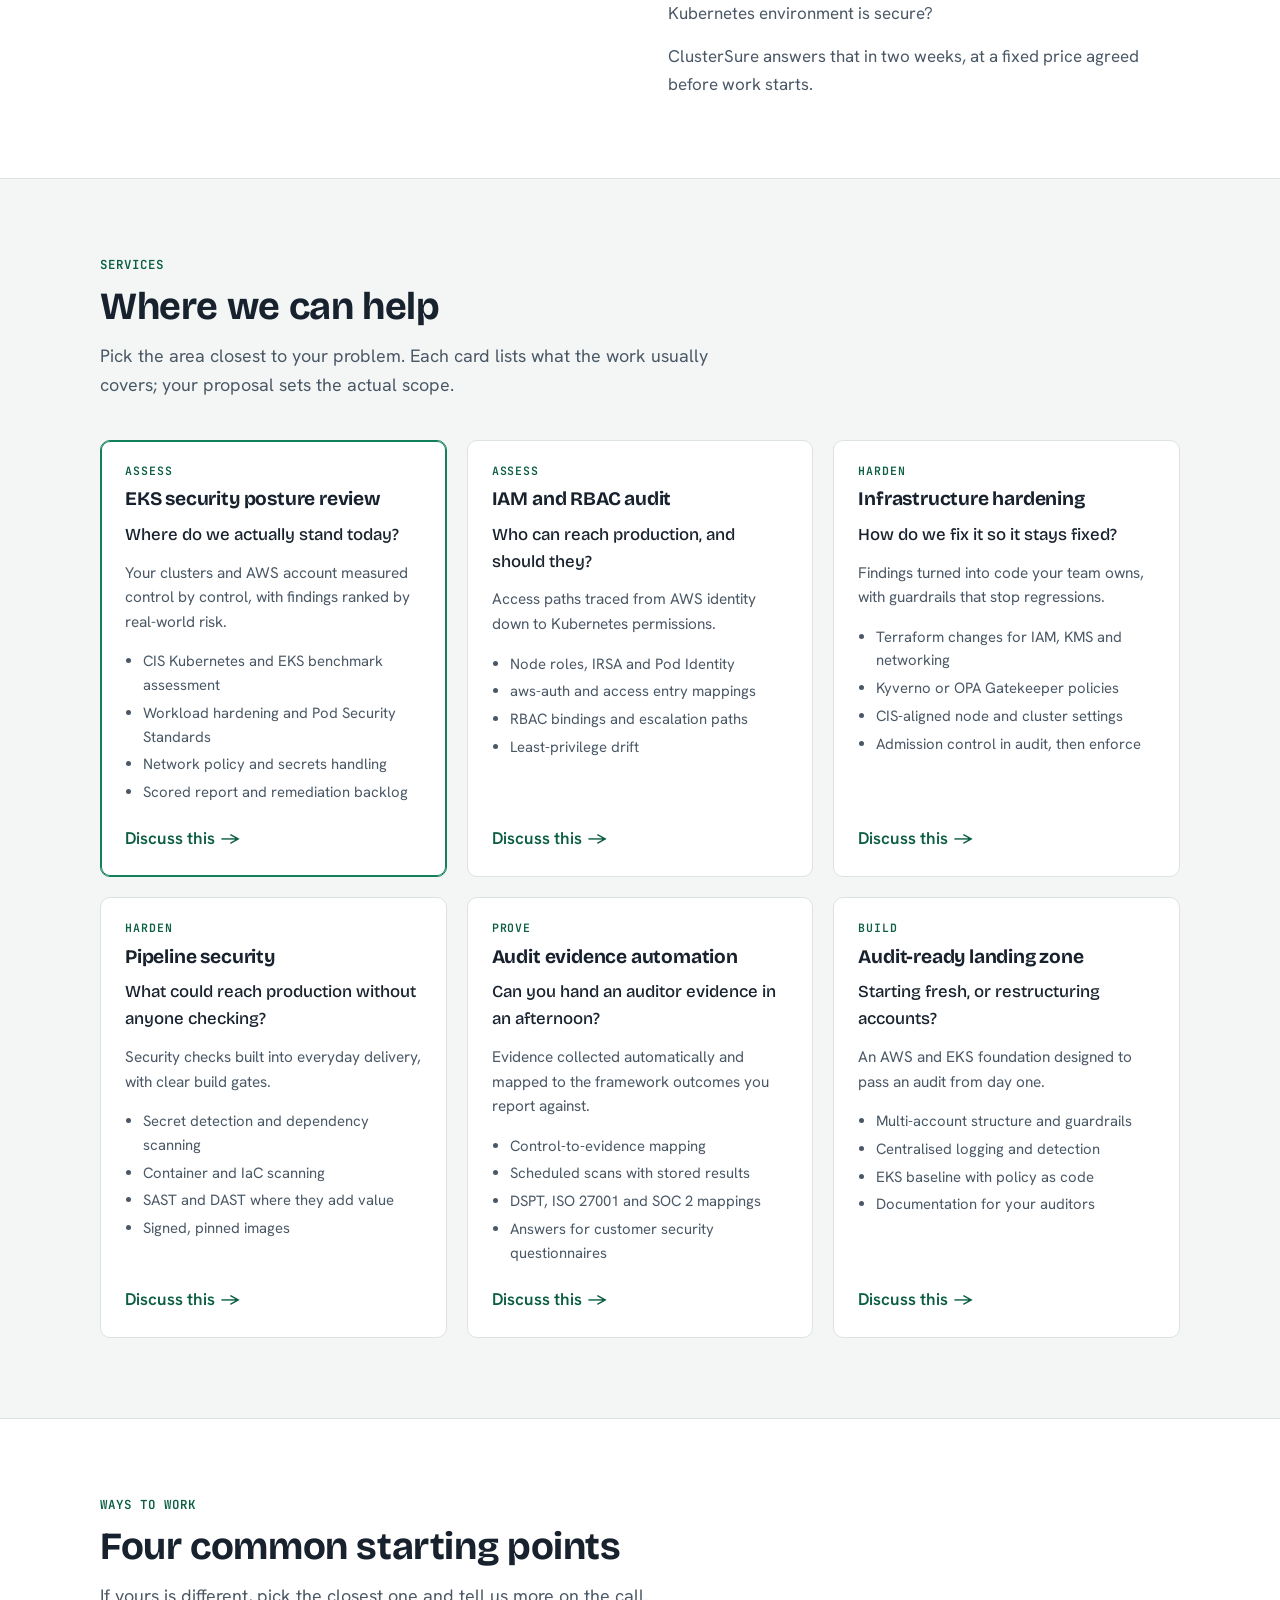
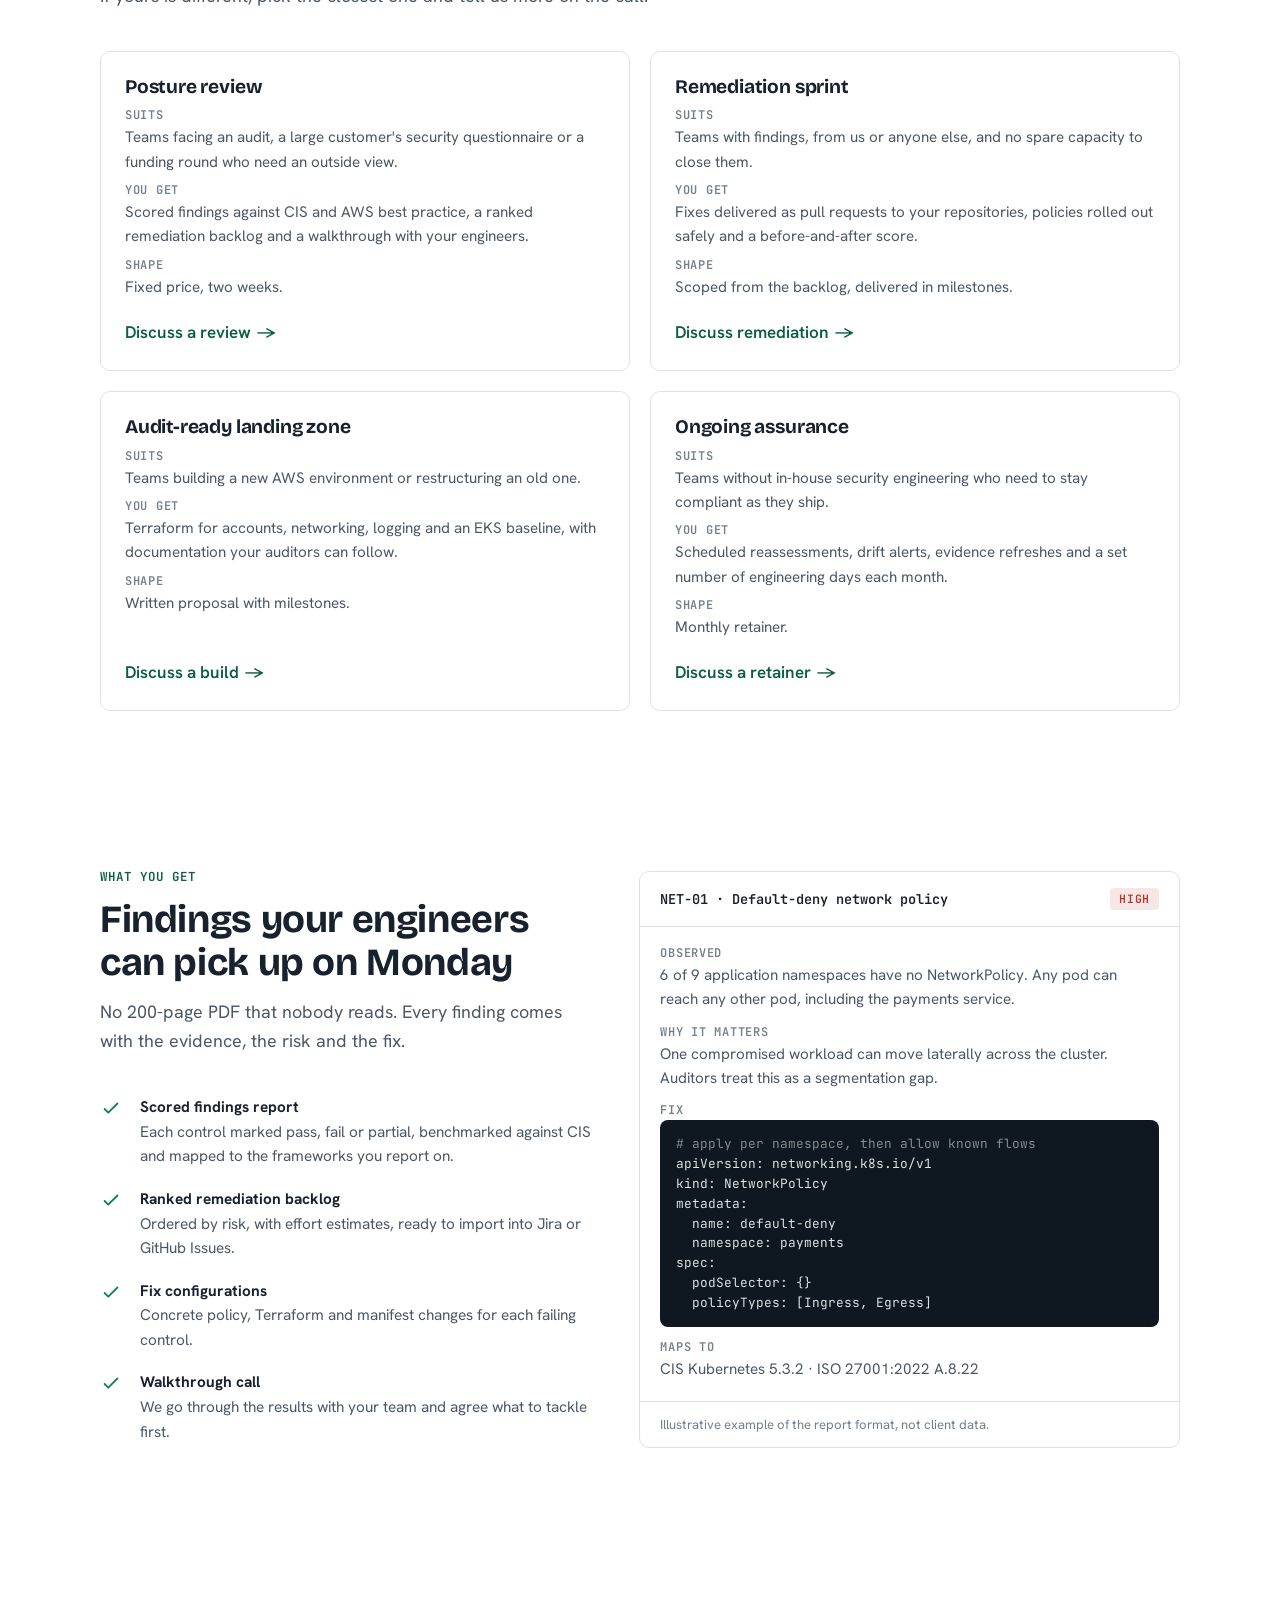
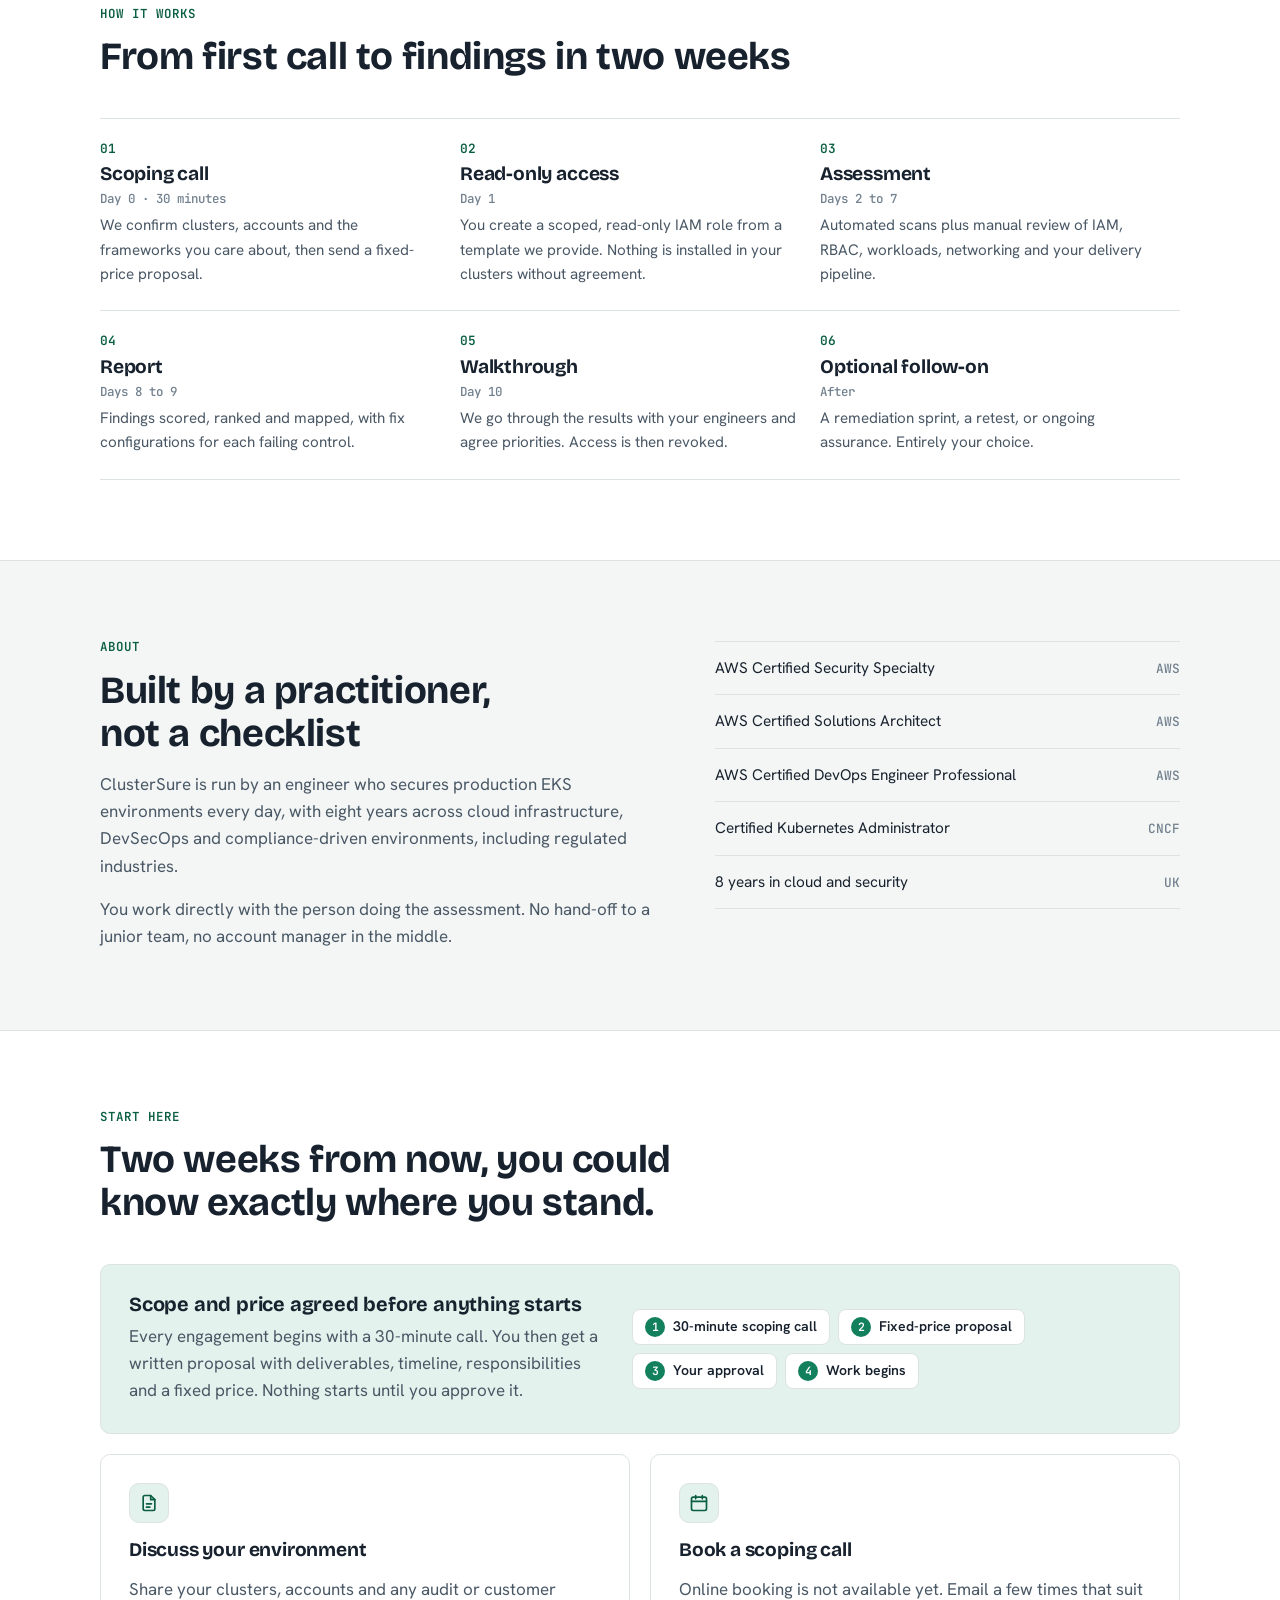
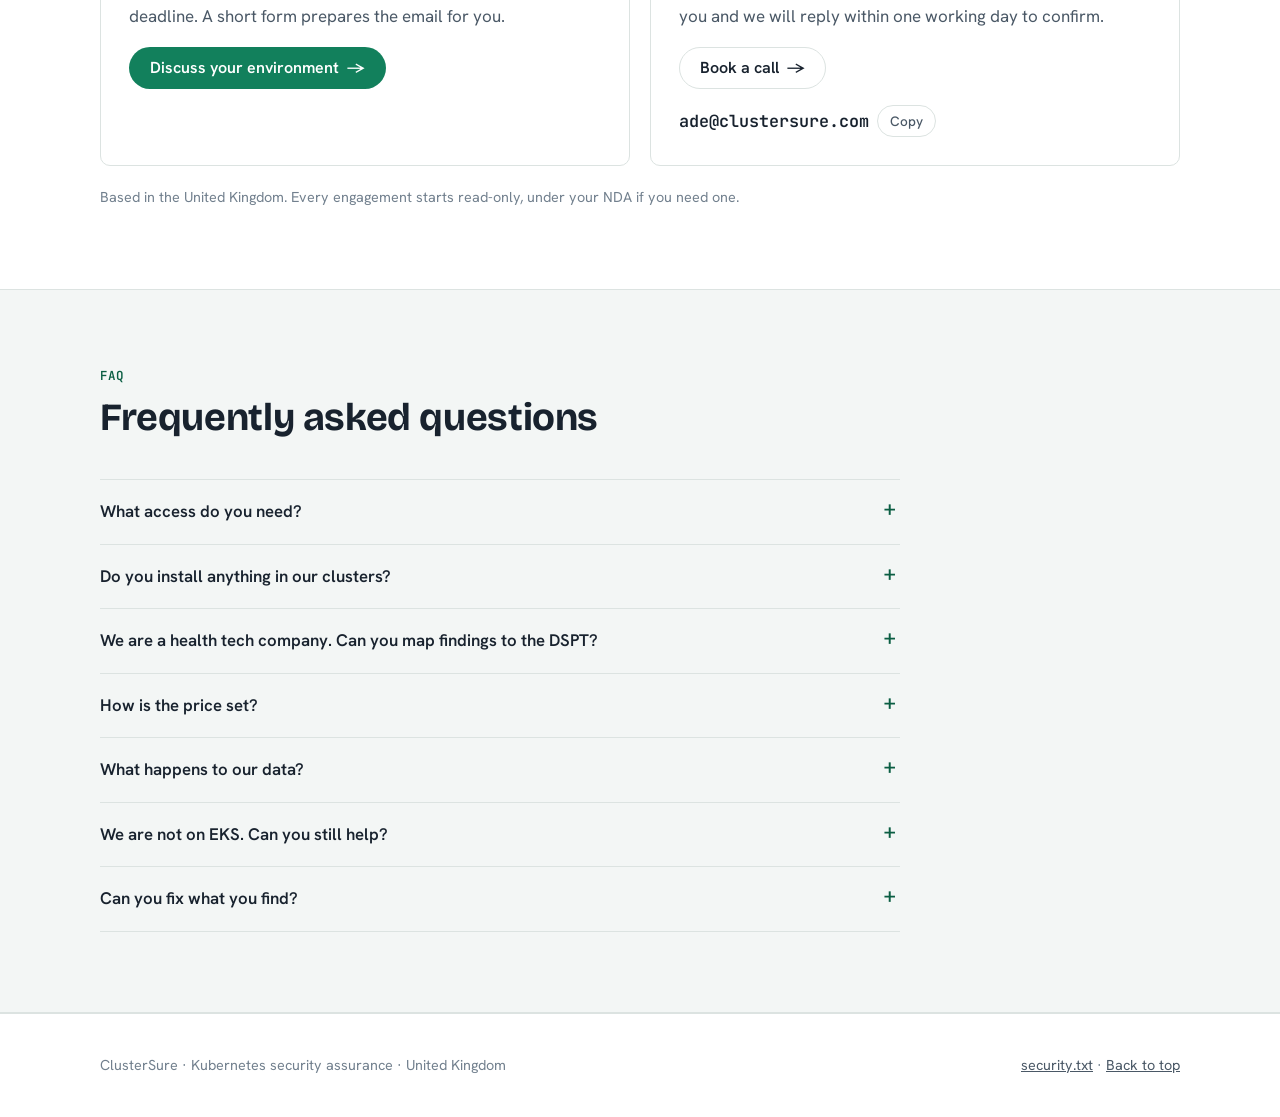
==== commit e123f6f6: "docs(site): remove repeated copy and duplicated steps from contact section" ====
--- a/index.html
+++ b/index.html
@@ -298,22 +298,21 @@
       </div>
       <div class="proposal">
         <div>
-          <h3>A fixed-price proposal built around your environment</h3>
-          <p>Tell us what you want to secure or improve. We confirm the scope and send a proposal covering deliverables, timeline, responsibilities and a fixed price before any work begins.</p>
-        </div>
-        <ol class="flow" aria-label="How an engagement runs">
-          <li><span>Scoping call</span></li>
-          <li><span>Written proposal</span></li>
-          <li><span>Agreement and read-only access</span></li>
-          <li><span>Assessment and report</span></li>
-          <li><span>Walkthrough and optional follow-on</span></li>
+          <h3>Scope and price agreed before anything starts</h3>
+          <p>Every engagement begins with a 30-minute call. You then get a written proposal with deliverables, timeline, responsibilities and a fixed price. Nothing starts until you approve it.</p>
+        </div>
+        <ol class="flow" aria-label="How an engagement is agreed">
+          <li><span>30-minute scoping call</span></li>
+          <li><span>Fixed-price proposal</span></li>
+          <li><span>Your approval</span></li>
+          <li><span>Work begins</span></li>
         </ol>
       </div>
       <div class="contact-cards">
         <div class="mailbox">
           <span class="card-icon" aria-hidden="true"><svg viewBox="0 0 24 24" fill="none" stroke="currentColor" stroke-width="2" stroke-linecap="round" stroke-linejoin="round"><path d="M14 3H7a2 2 0 0 0-2 2v14a2 2 0 0 0 2 2h10a2 2 0 0 0 2-2V8z"/><path d="M14 3v5h5M9 13h6M9 17h4"/></svg></span>
           <h3>Discuss your environment</h3>
-          <p>Tell us what you want to secure or improve. Budget and timing are optional if you are not sure yet.</p>
+          <p>Share your clusters, accounts and any audit or customer deadline. A short form prepares the email for you.</p>
           <a class="btn btn-primary btn-arrow" href="mailto:ade@clustersure.com?subject=ClusterSure%3A%20enquiry" data-topic="Not sure yet">Discuss your environment</a>
         </div>
         <div class="mailbox">
--- a/assets/site.css
+++ b/assets/site.css
@@ -78,8 +78,9 @@
 @media (max-width:900px){.hero-grid{grid-template-columns:1fr;gap:40px}.hero{padding-block:48px 40px}}
 
 .report{background:var(--code-bg);color:var(--code-fg);border-radius:14px;font:400 .82rem/1.5 var(--f-mono);overflow:hidden;min-width:0;box-shadow:0 24px 48px -28px rgba(10,20,25,.55)}
-.report-bar{display:flex;justify-content:space-between;gap:12px;padding:12px 16px;border-bottom:1px solid #22303A;color:var(--code-dim)}
+.report-bar{display:flex;flex-wrap:wrap;justify-content:space-between;gap:4px 12px;padding:12px 16px;border-bottom:1px solid #22303A;color:var(--code-dim)}
 .report-bar b{color:var(--code-fg);font-weight:600}
+.report-bar>*{white-space:nowrap}
 .report-scroll{overflow-x:auto}
 .report table{width:100%;border-collapse:collapse;min-width:440px}
 .report td{padding:9px 16px;border-bottom:1px solid #18242C;vertical-align:top}
@@ -160,7 +161,7 @@
 @media (max-width:860px){.about{grid-template-columns:1fr;gap:28px}}
 .about .body{display:grid;gap:16px;color:var(--ink-2)}
 .creds{list-style:none;margin:0;padding:0;display:grid;gap:0;border-top:1px solid var(--line)}
-.creds li{display:flex;justify-content:space-between;gap:16px;padding:14px 0;border-bottom:1px solid var(--line);font-size:.96rem}
+.creds li{display:flex;justify-content:space-between;align-items:baseline;gap:16px;padding:14px 0;border-bottom:1px solid var(--line);font-size:.96rem}
 .creds li span:last-child{font:500 .8rem var(--f-mono);color:var(--ink-3);text-align:right}
 
 .mailbox{background:var(--paper);border:1px solid var(--line);border-radius:var(--r);padding:28px;display:grid;gap:16px;align-content:start}
@@ -234,10 +235,11 @@
 @media (max-width:860px){.proposal{grid-template-columns:1fr}}
 .proposal h3{font-size:1.25rem;margin-bottom:8px}
 .proposal p{margin:0;color:var(--ink-2)}
-.flow{list-style:none;margin:0;padding:0;display:flex;flex-wrap:wrap;gap:8px 6px;align-items:center}
-.flow li{display:inline-flex;align-items:center;gap:6px}
+.flow{list-style:none;margin:0;padding:0;display:flex;flex-wrap:wrap;gap:8px;counter-reset:step}
+.flow li{display:inline-flex;counter-increment:step}
 .flow span{padding:7px 12px;border:1px solid var(--line);border-radius:8px;background:var(--paper);font-weight:600;font-size:.88rem;line-height:1.2}
-.flow li:not(:last-child)::after{content:"\2192";color:var(--ink-3)}
+.flow span{display:inline-flex;align-items:center;gap:8px}
+.flow span::before{content:counter(step);display:grid;place-items:center;width:20px;height:20px;border-radius:999px;background:var(--accent);color:#fff;font:600 .72rem/1 var(--f-mono)}
 .contact-cards{display:grid;grid-template-columns:1fr 1fr;gap:20px;margin-top:20px}
 @media (max-width:760px){.contact-cards{grid-template-columns:1fr}}
 .contact-cards .mailbox p{margin:0;color:var(--ink-2)}
@@ -247,3 +249,4 @@
 .btn-arrow::after{content:"\2192";transition:transform .15s}
 .btn-arrow:hover::after{transform:translateX(3px)}
 .contact-foot{margin:20px 0 0;color:var(--ink-3);font-size:.9rem}
+@media (max-width:560px){.hero-actions .btn{flex:1 1 100%;justify-content:center}}
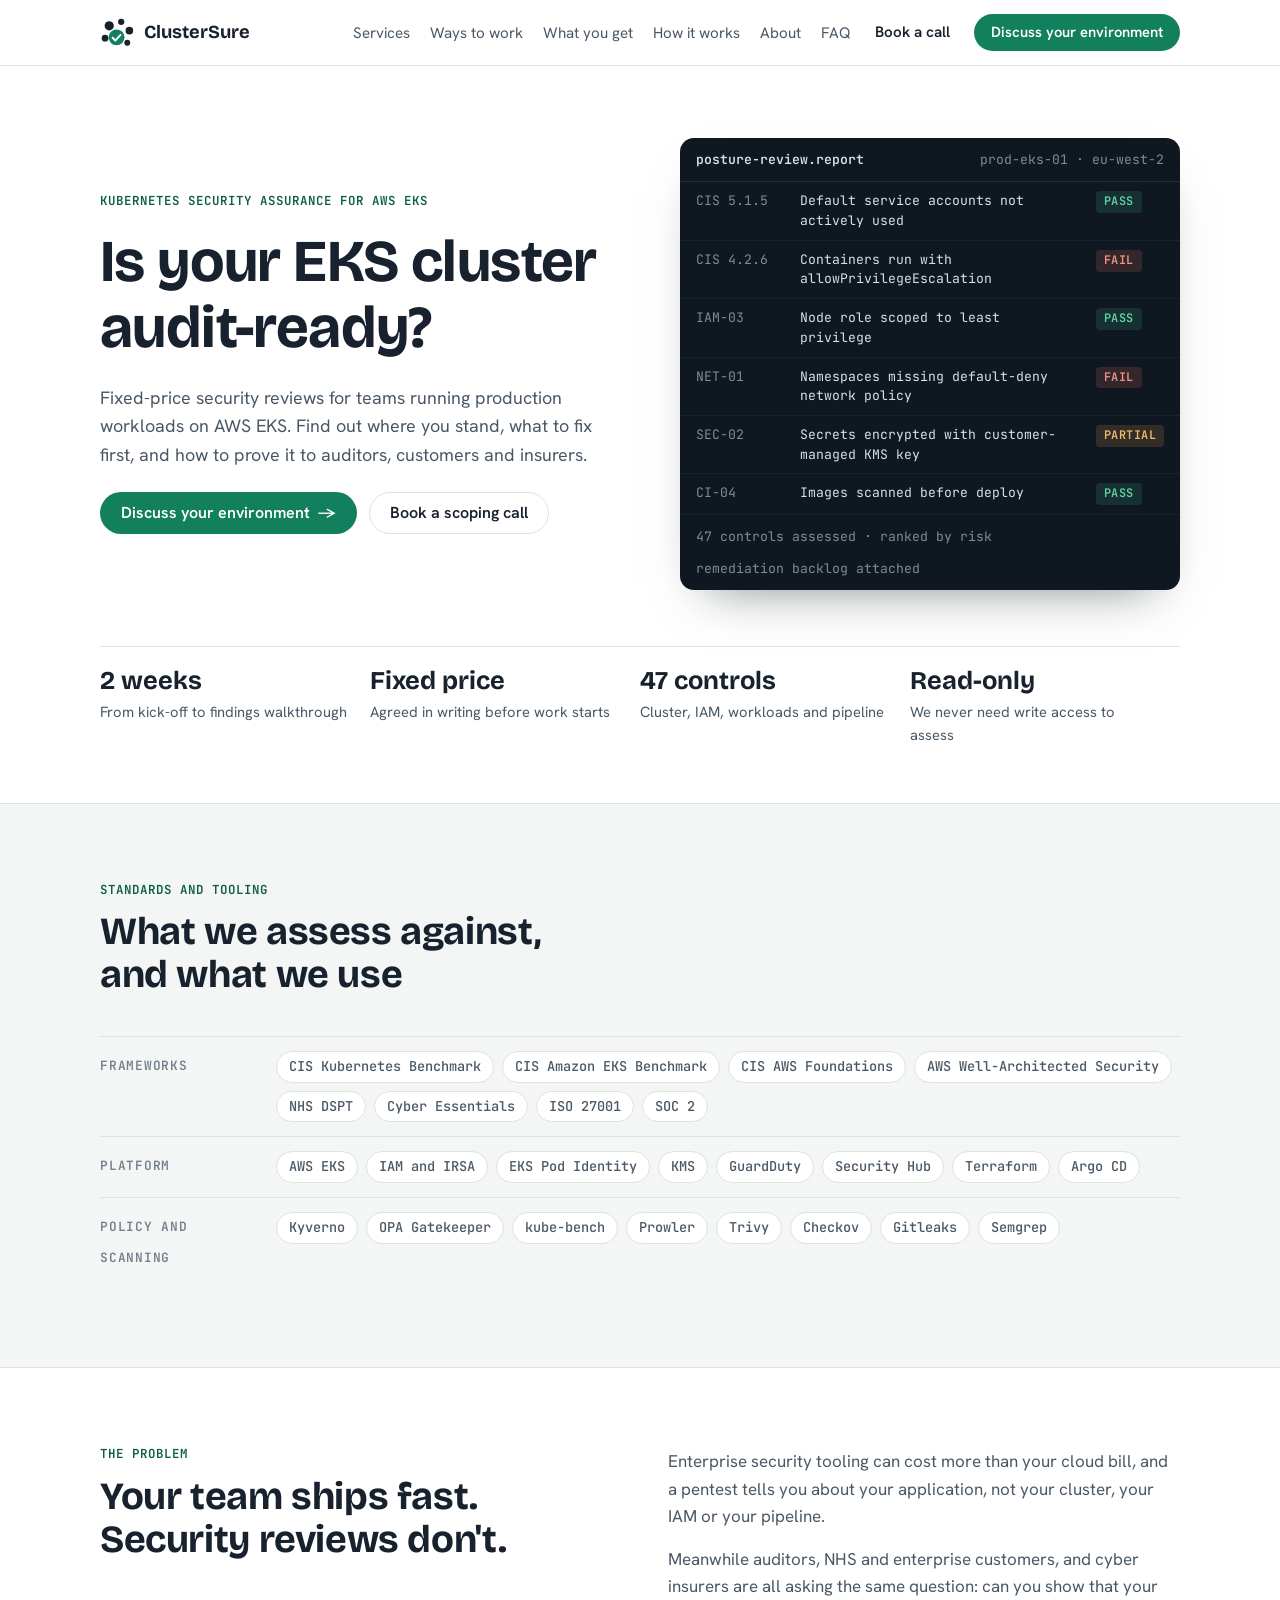
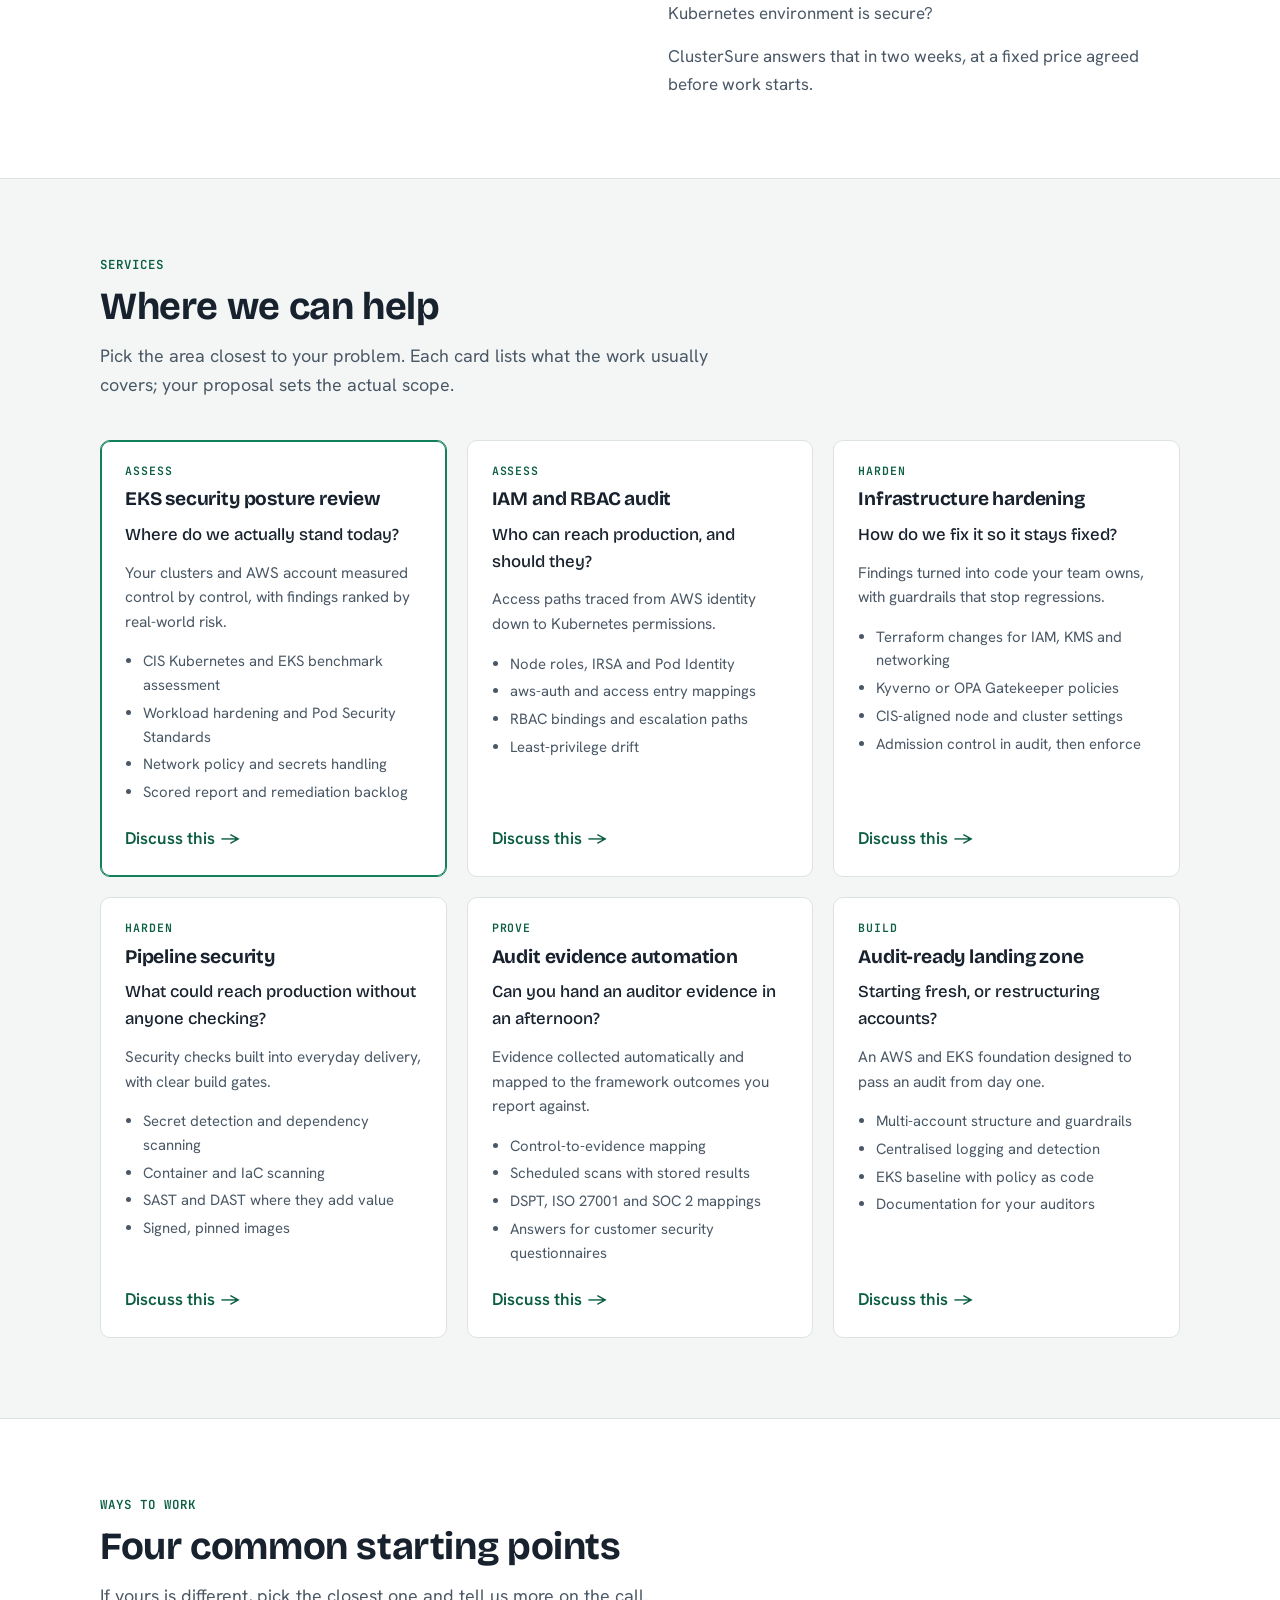
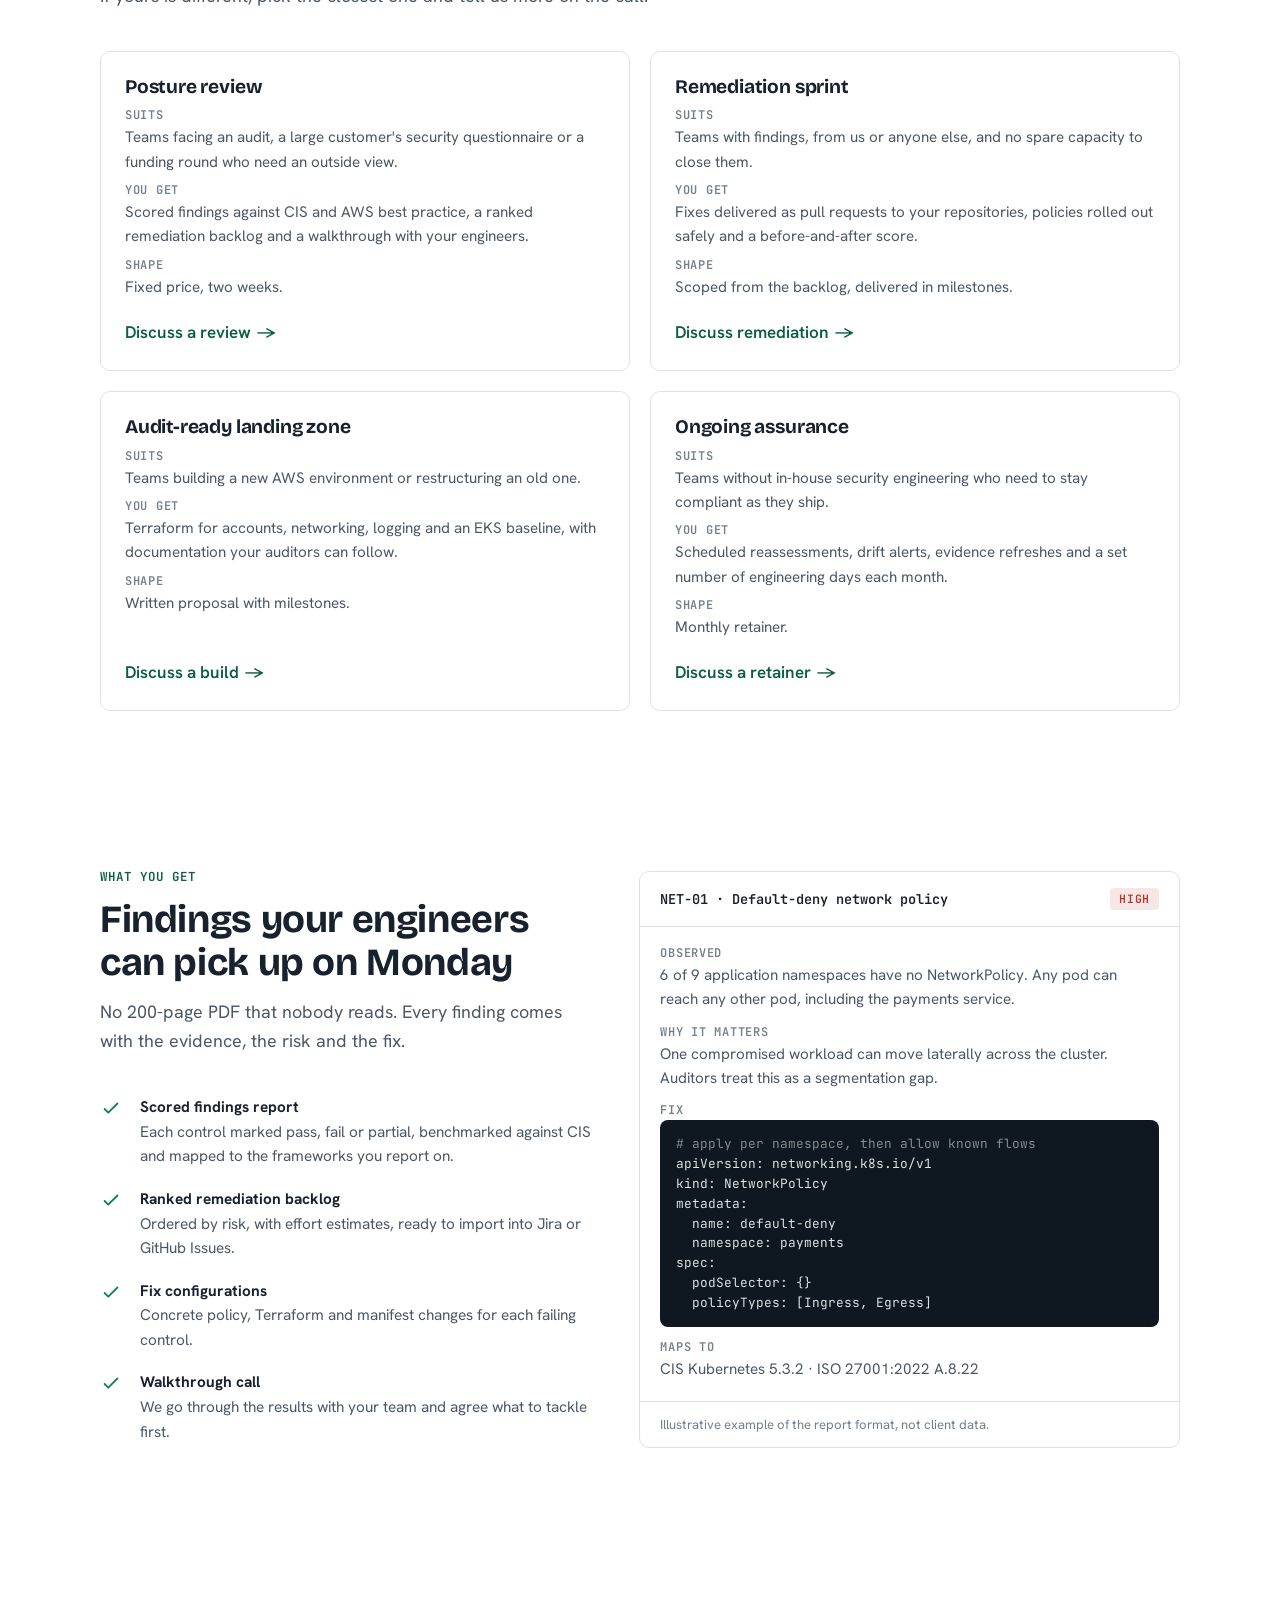
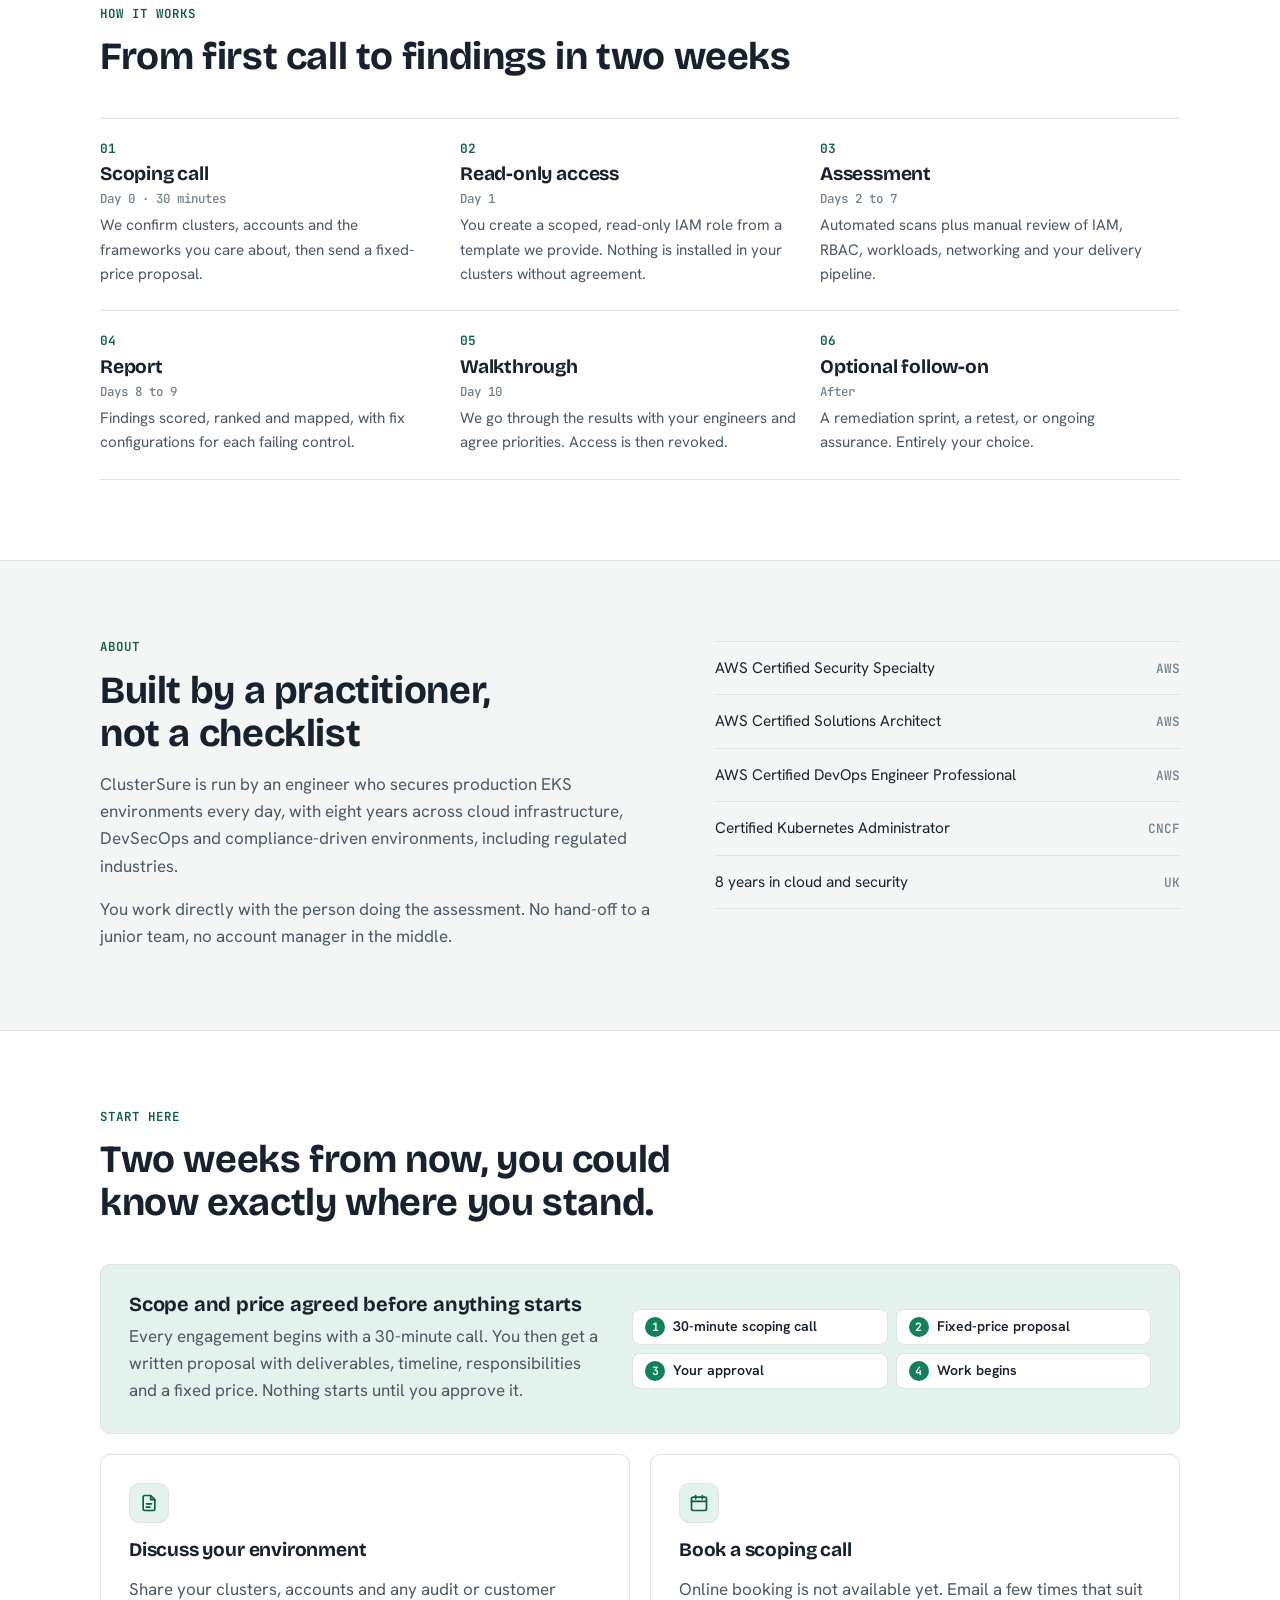
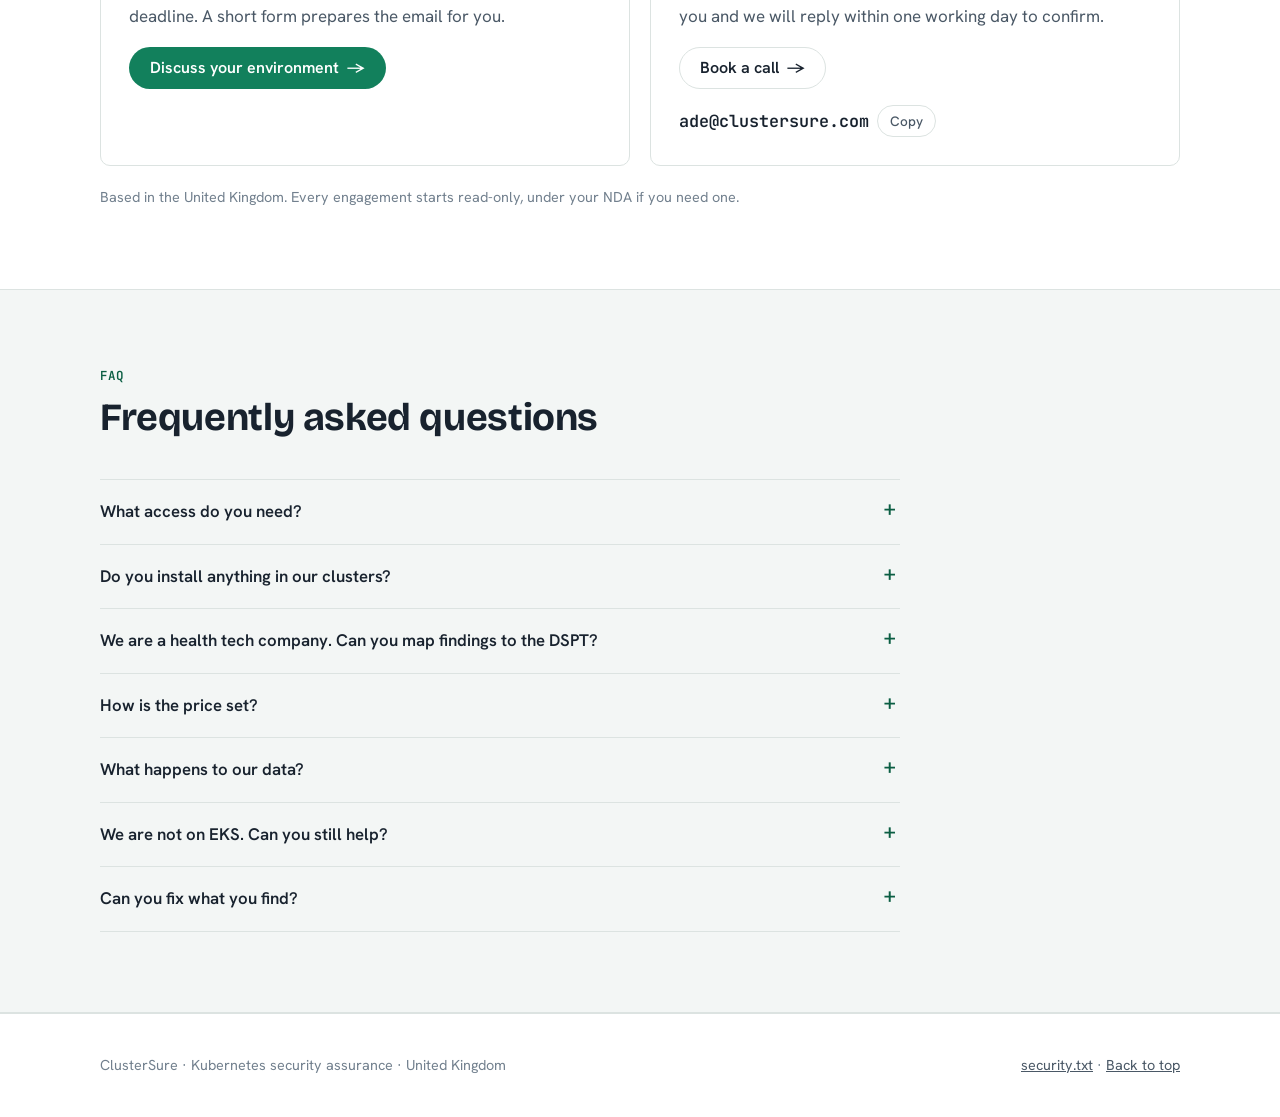
==== commit 8d3d1751: "fix(site): even step grid and versioned asset URLs to defeat stale browser caches" ====
--- a/index.html
+++ b/index.html
@@ -15,7 +15,7 @@
 <link rel="preconnect" href="https://fonts.googleapis.com">
 <link rel="preconnect" href="https://fonts.gstatic.com" crossorigin>
 <link rel="stylesheet" href="https://fonts.googleapis.com/css2?family=Bricolage+Grotesque:opsz,wght@12..96,500;12..96,700&family=Hanken+Grotesk:wght@400;500;600&family=JetBrains+Mono:wght@400;600&display=swap">
-<link rel="stylesheet" href="/assets/site.css">
+<link rel="stylesheet" href="/assets/site.css?v=026f9c84">
 </head>
 <body>
 <a class="skip" href="#main">Skip to content</a>
@@ -430,7 +430,7 @@
   </div>
 </dialog>
 
-<script src="/assets/contact.js" defer></script>
-<script src="/assets/copy-mail.js" defer></script>
+<script src="/assets/contact.js?v=e6eded02" defer></script>
+<script src="/assets/copy-mail.js?v=1b1cce80" defer></script>
 </body>
 </html>
--- a/assets/site.css
+++ b/assets/site.css
@@ -235,8 +235,10 @@
 @media (max-width:860px){.proposal{grid-template-columns:1fr}}
 .proposal h3{font-size:1.25rem;margin-bottom:8px}
 .proposal p{margin:0;color:var(--ink-2)}
-.flow{list-style:none;margin:0;padding:0;display:flex;flex-wrap:wrap;gap:8px;counter-reset:step}
-.flow li{display:inline-flex;counter-increment:step}
+.flow{list-style:none;margin:0;padding:0;display:grid;grid-template-columns:1fr 1fr;gap:8px;counter-reset:step}
+@media (max-width:420px){.flow{grid-template-columns:1fr}}
+.flow li{display:flex;counter-increment:step}
+.flow li span{flex:1}
 .flow span{padding:7px 12px;border:1px solid var(--line);border-radius:8px;background:var(--paper);font-weight:600;font-size:.88rem;line-height:1.2}
 .flow span{display:inline-flex;align-items:center;gap:8px}
 .flow span::before{content:counter(step);display:grid;place-items:center;width:20px;height:20px;border-radius:999px;background:var(--accent);color:#fff;font:600 .72rem/1 var(--f-mono)}
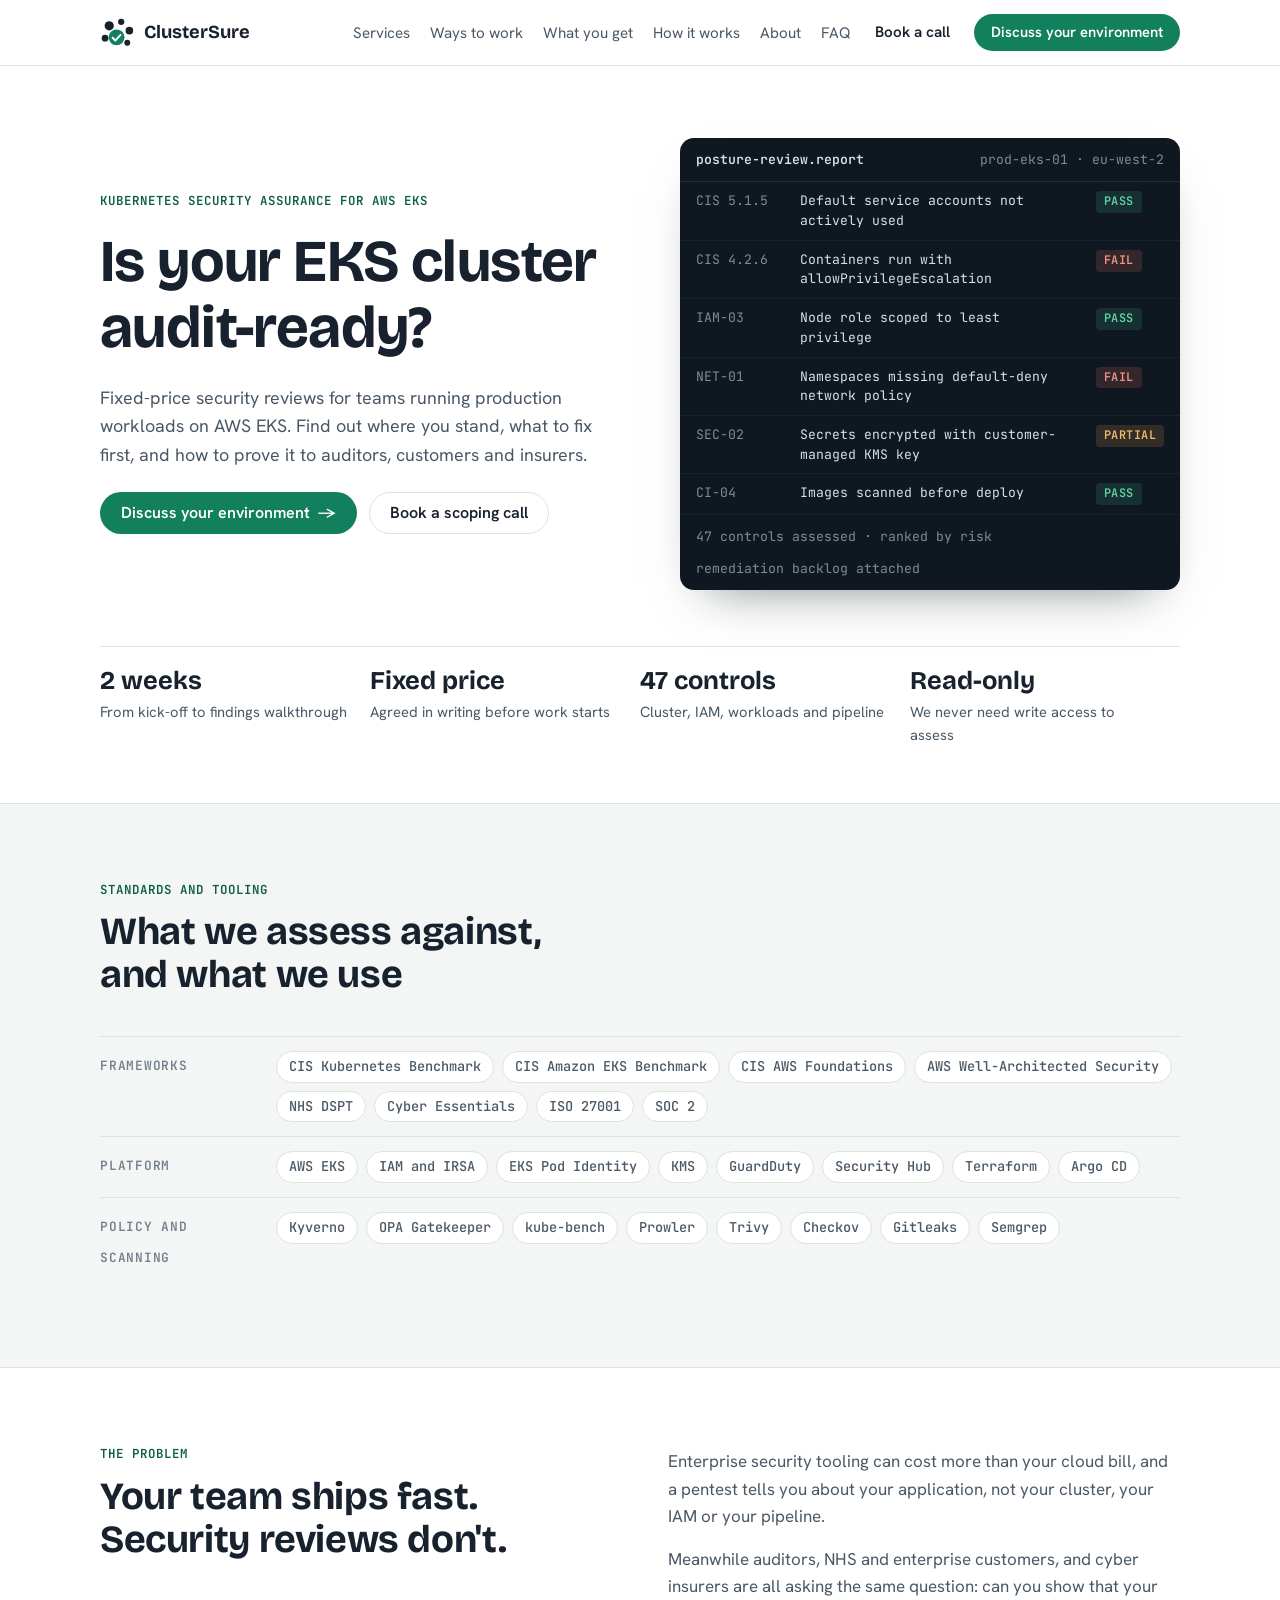
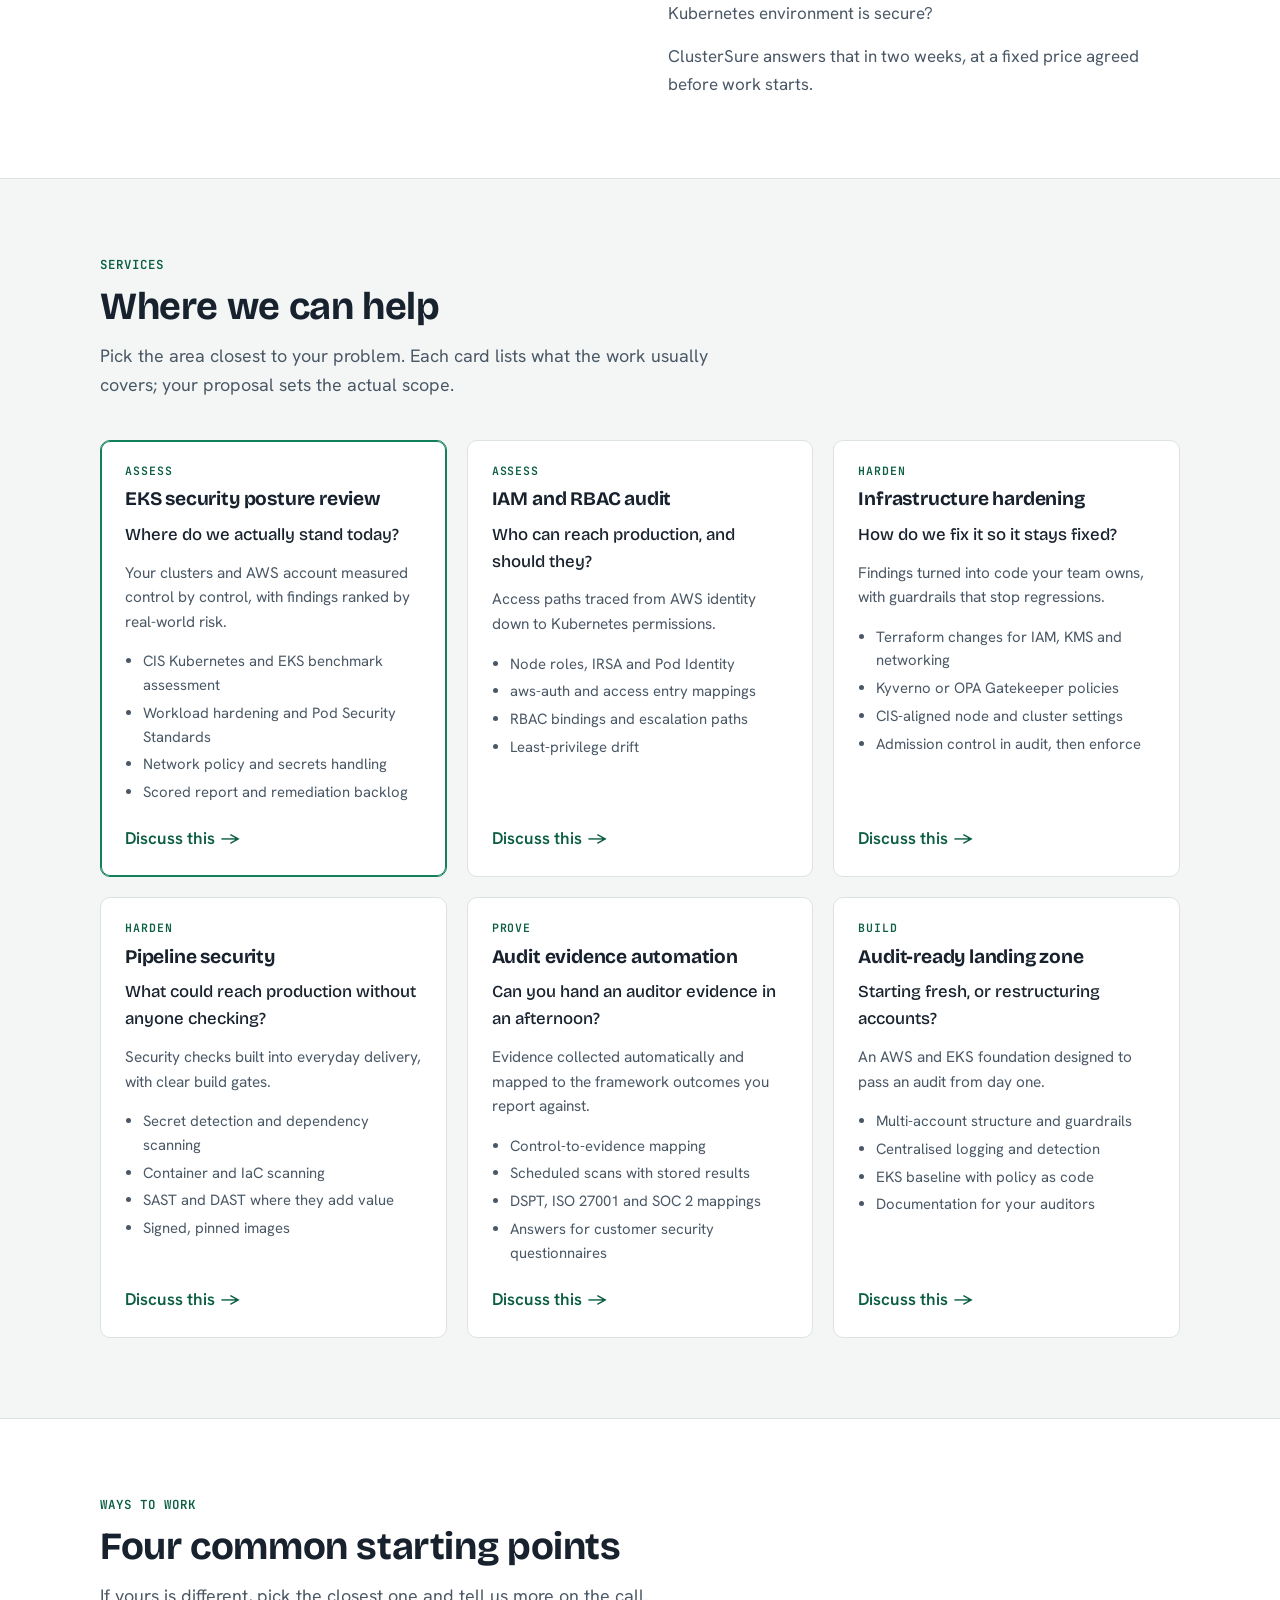
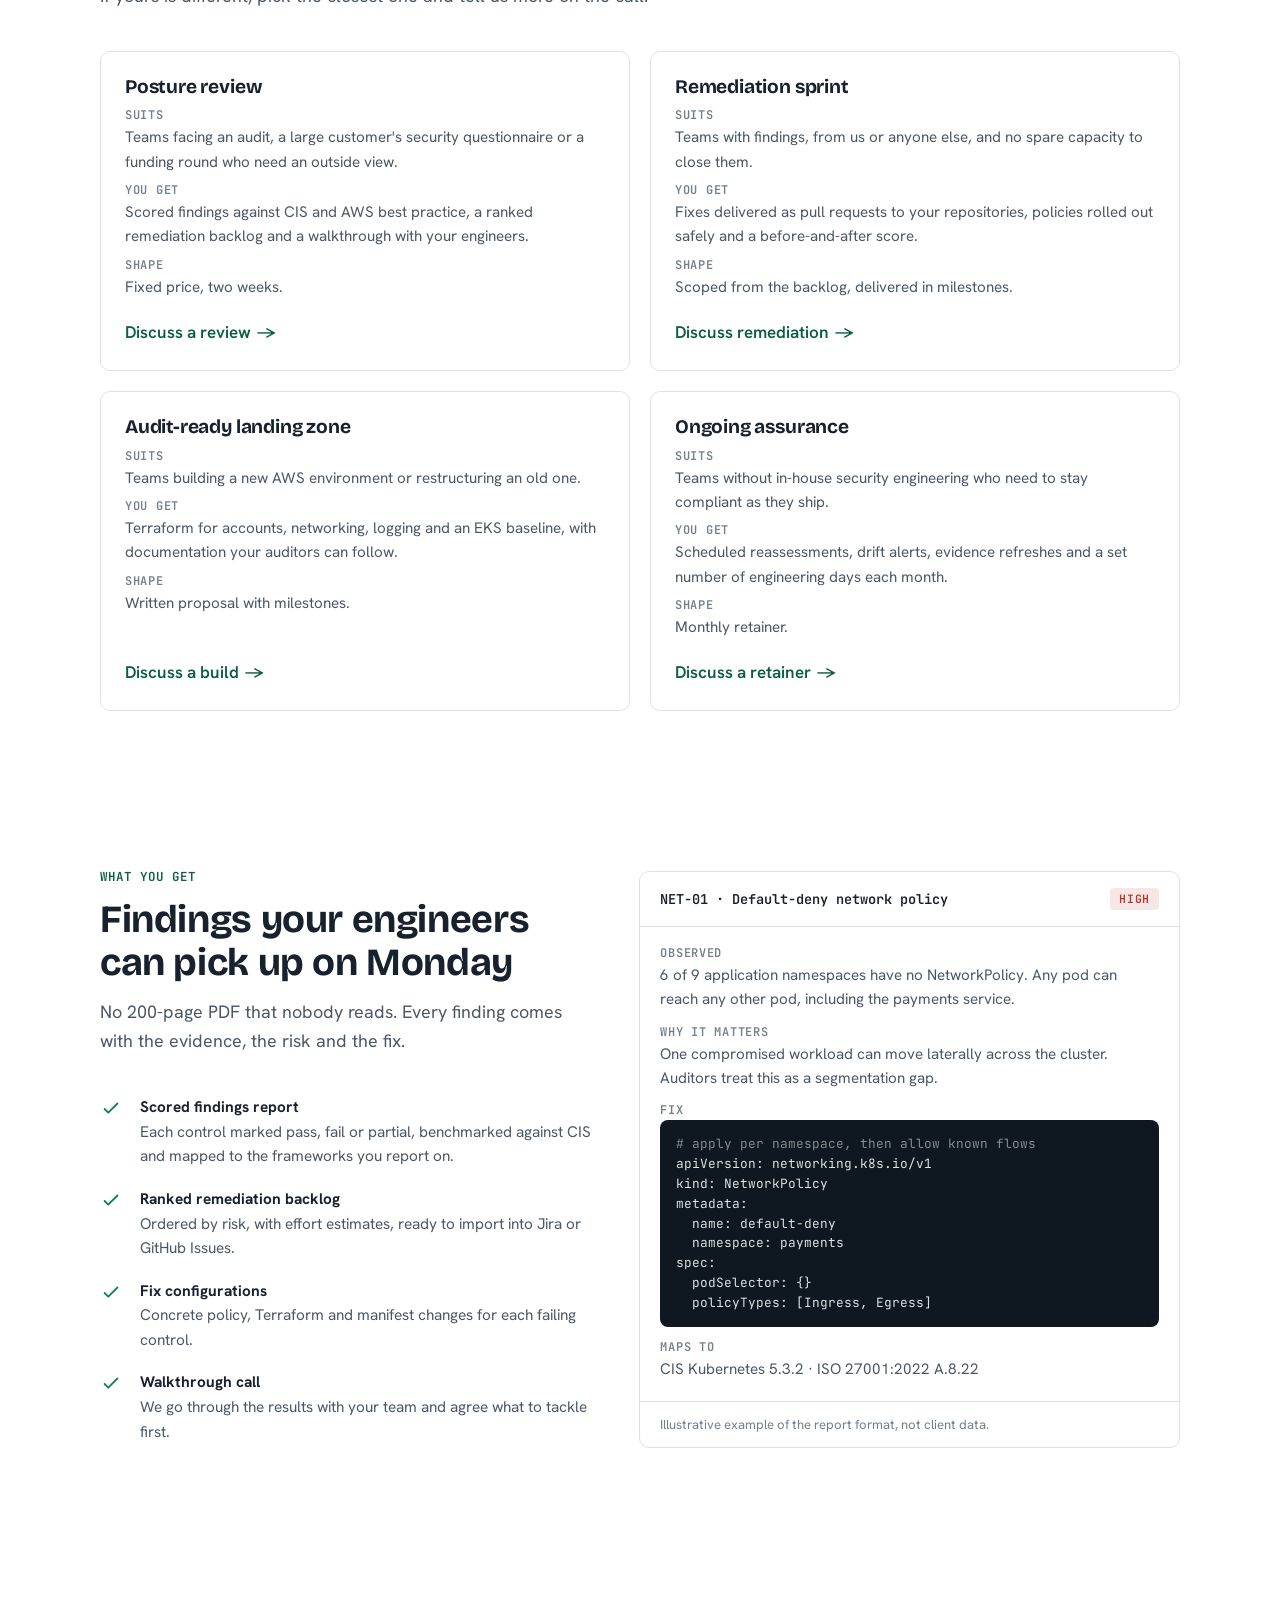
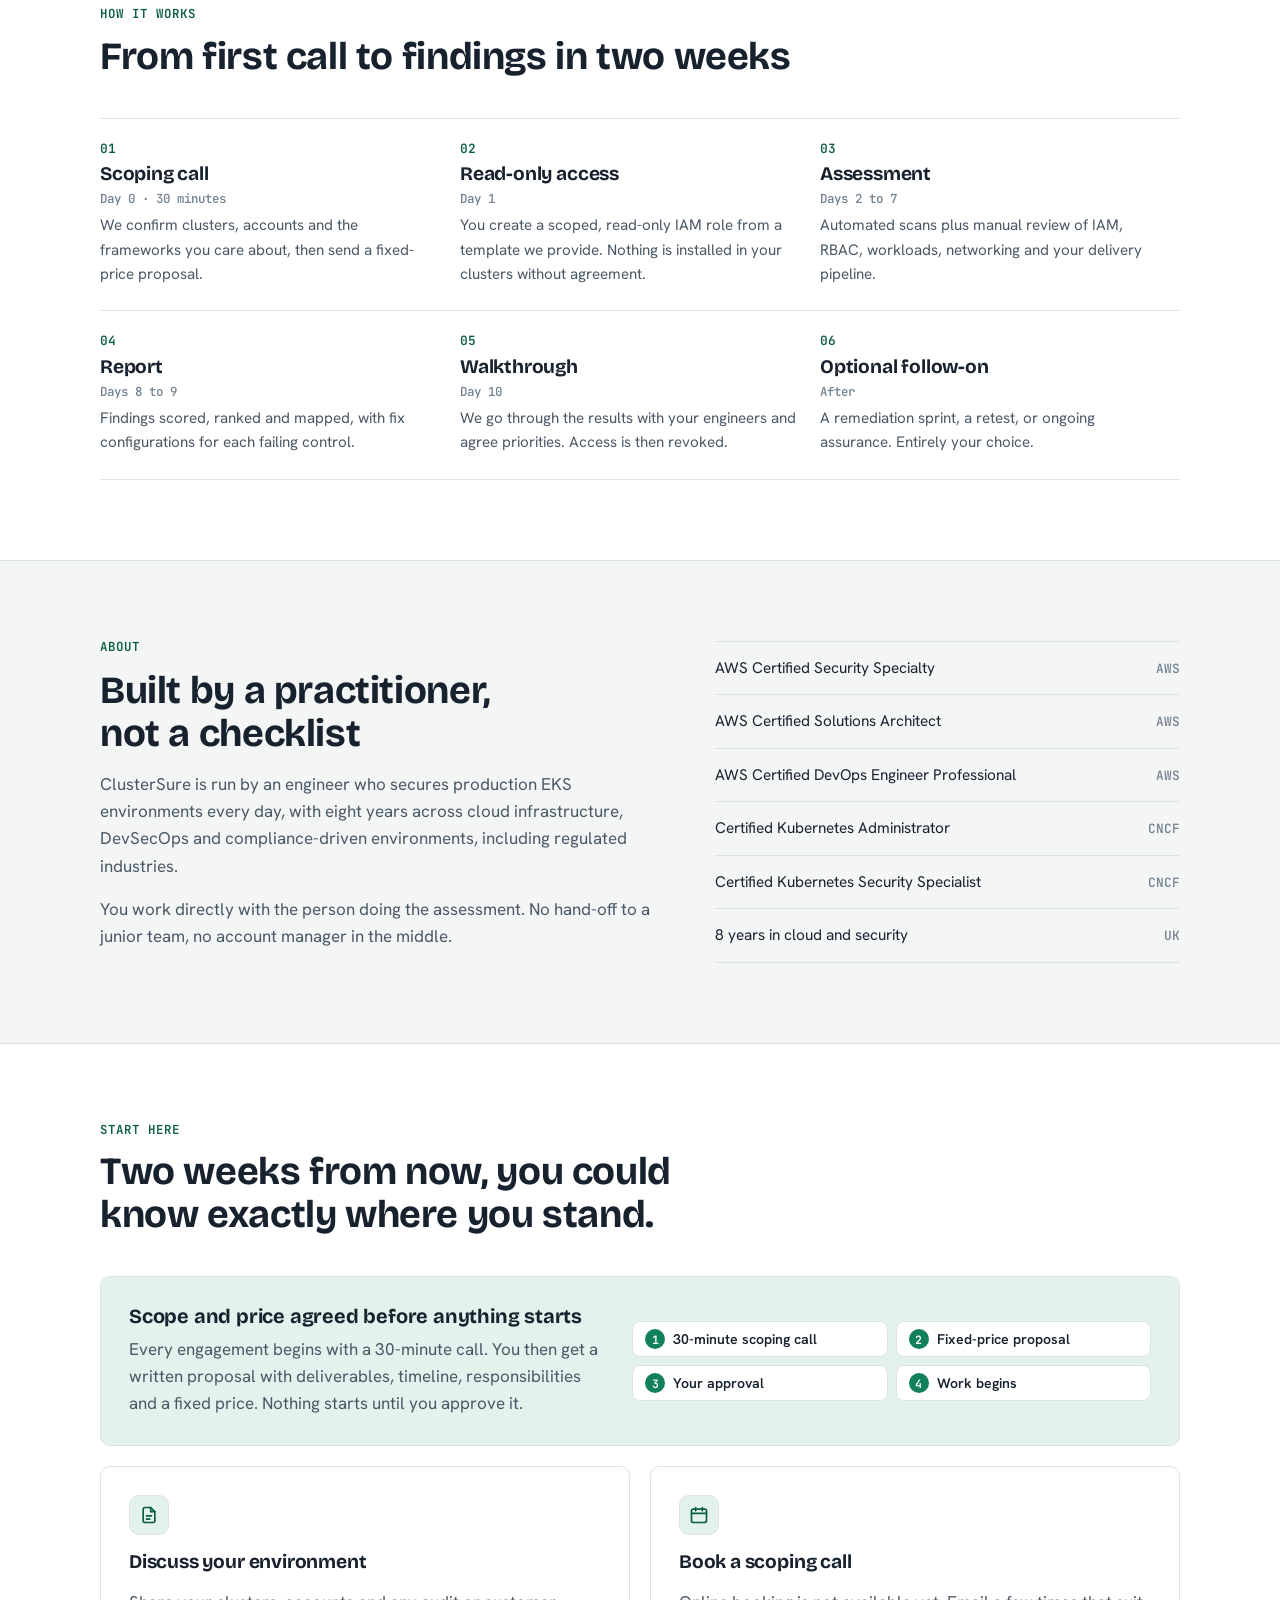
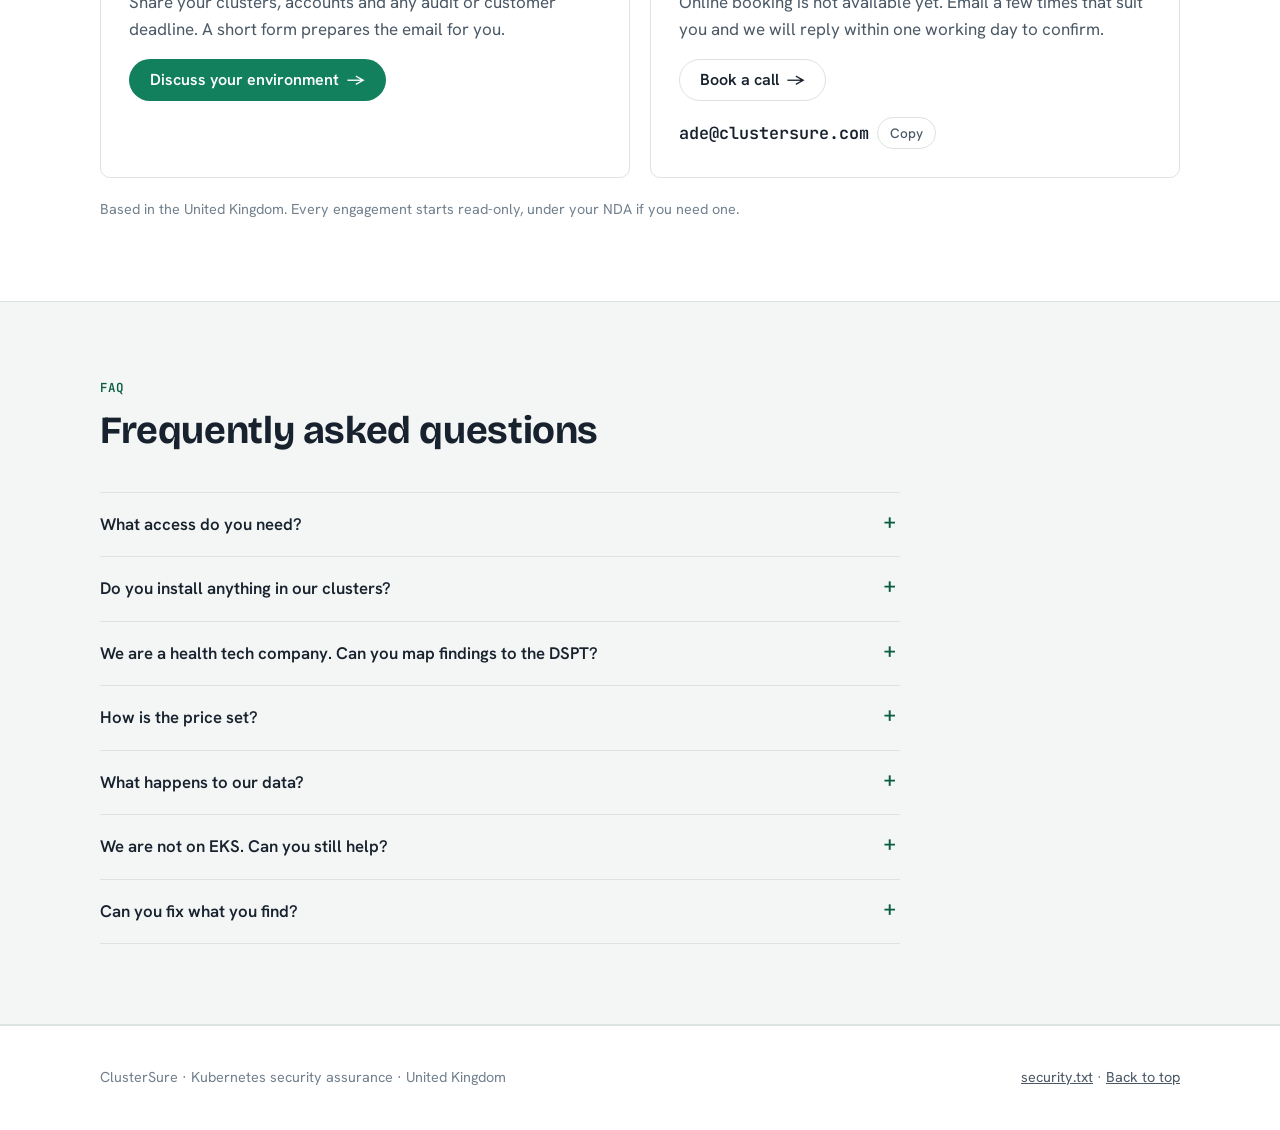
==== commit aca376f8: "docs(site): add CKS to certifications" ====
--- a/index.html
+++ b/index.html
@@ -285,6 +285,7 @@
         <li><span>AWS Certified Solutions Architect</span><span>AWS</span></li>
         <li><span>AWS Certified DevOps Engineer Professional</span><span>AWS</span></li>
         <li><span>Certified Kubernetes Administrator</span><span>CNCF</span></li>
+        <li><span>Certified Kubernetes Security Specialist</span><span>CNCF</span></li>
         <li><span>8 years in cloud and security</span><span>UK</span></li>
       </ul>
     </div>
